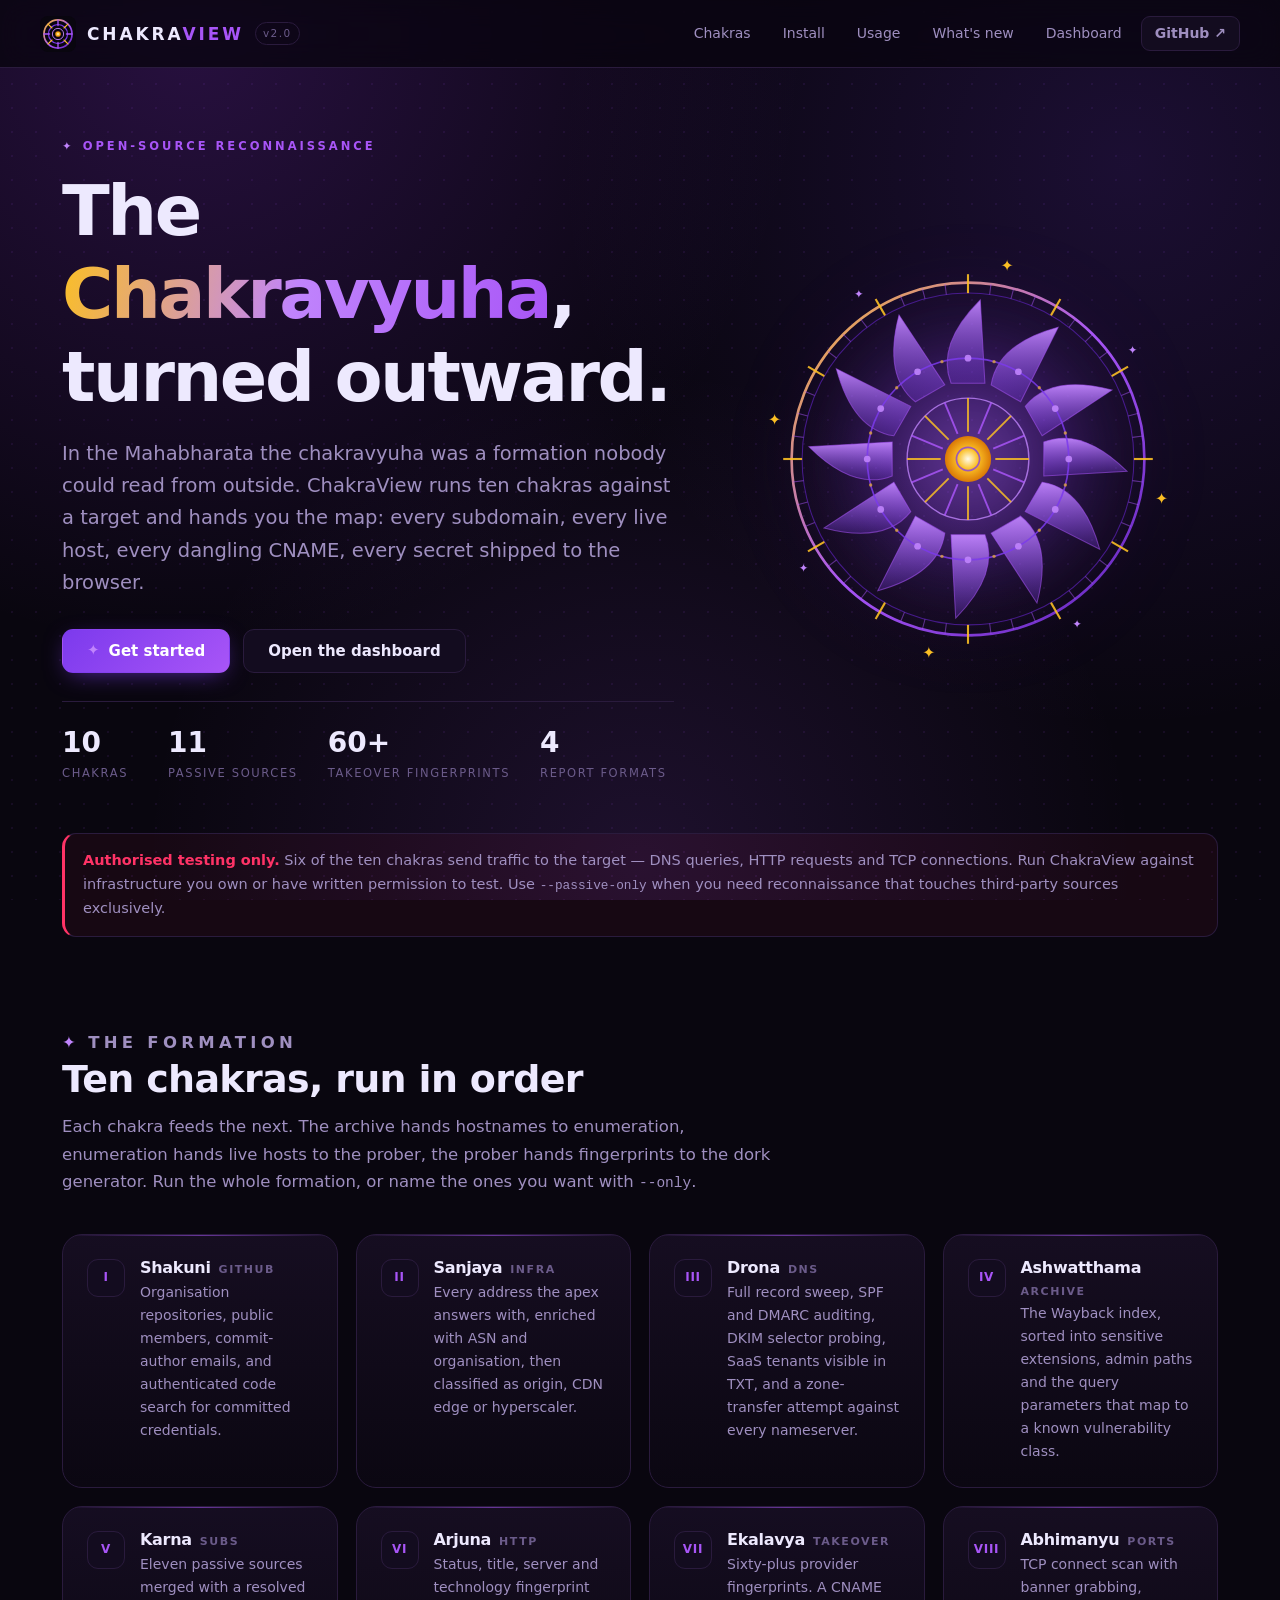
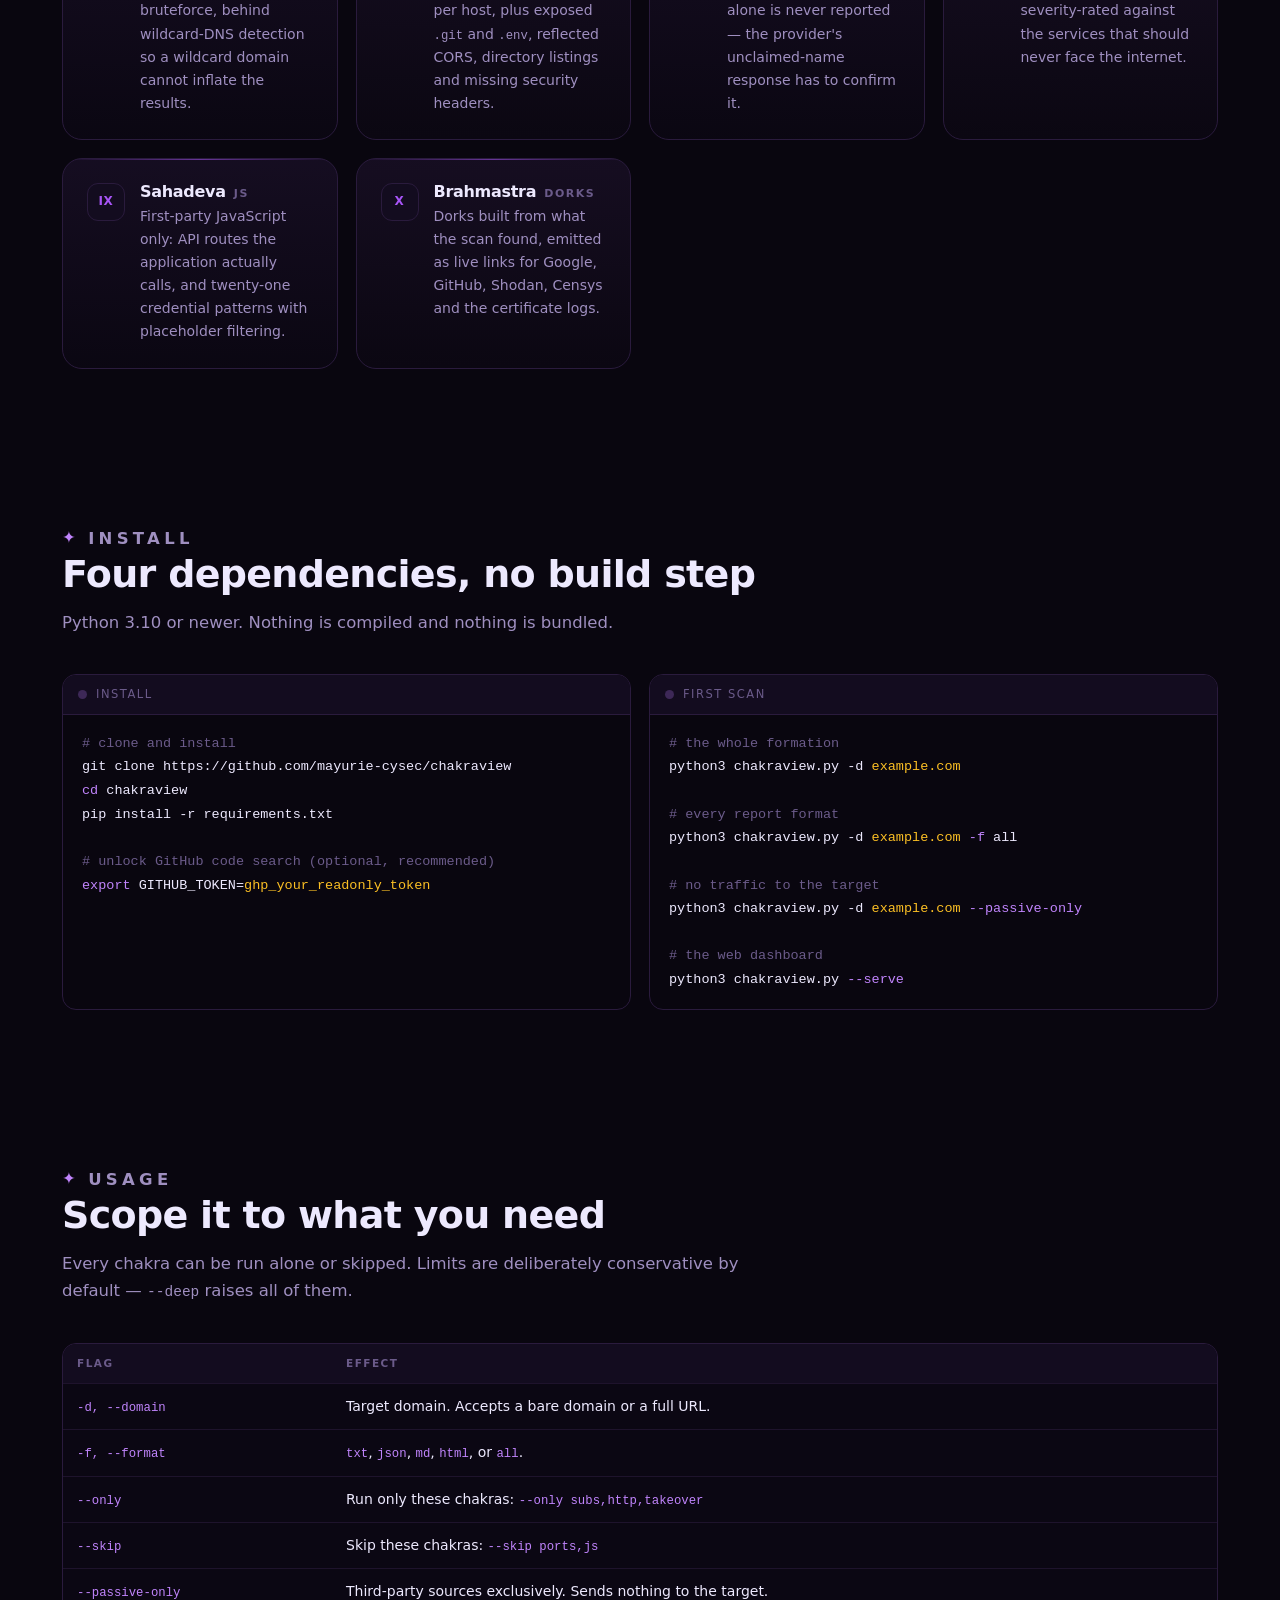
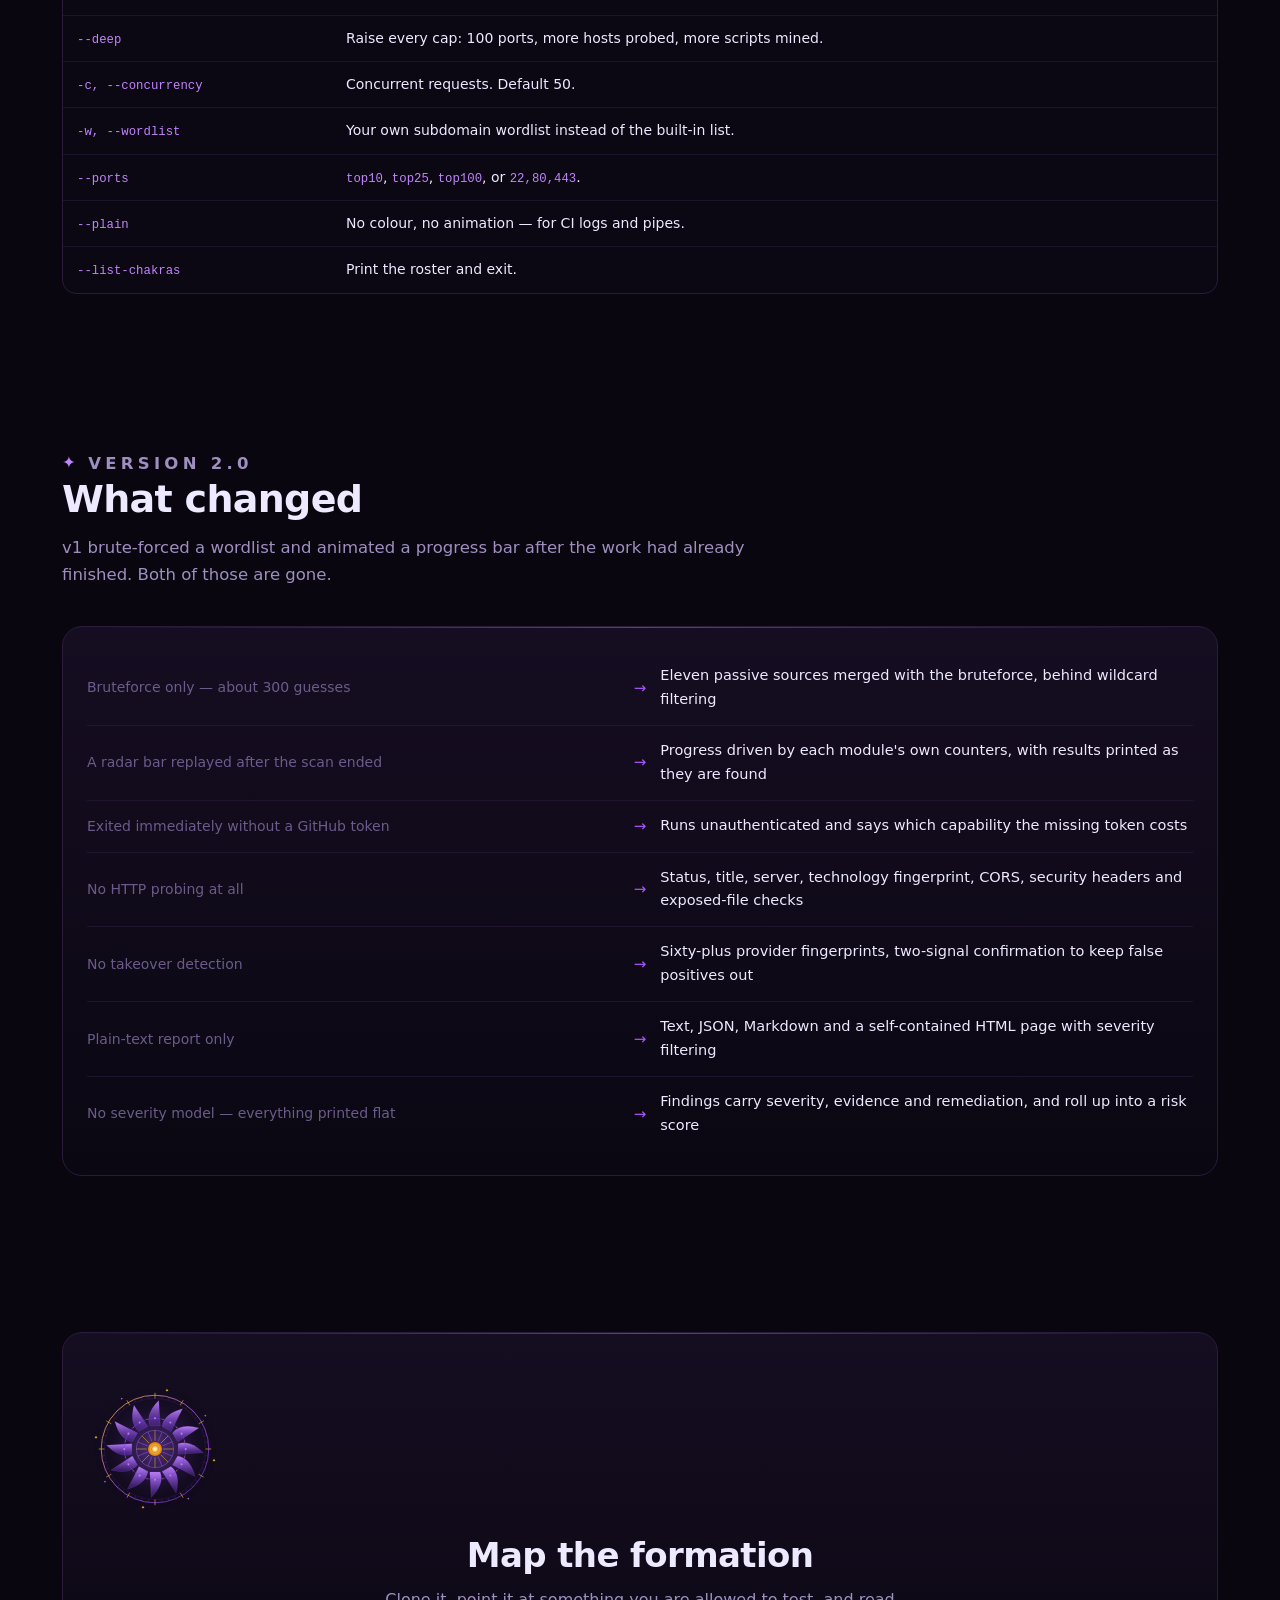
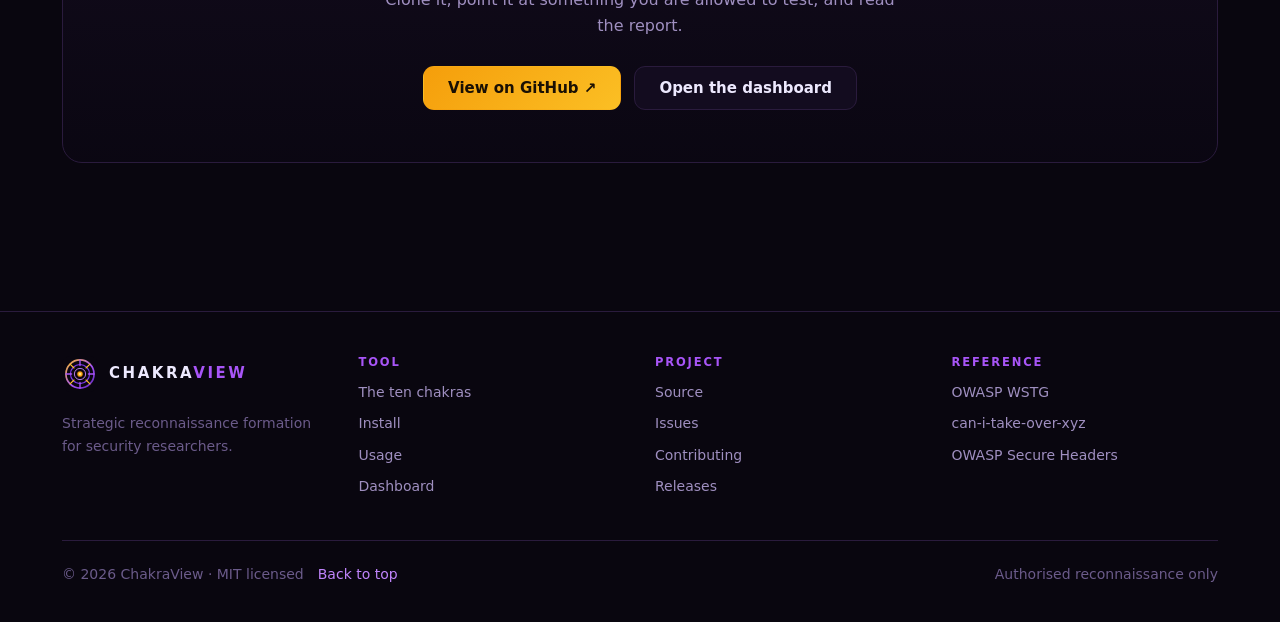
==== web/index.html @ 2edb8fc1 "v2.0 — ten chakras, severity model, web dashboard Rebuilds ChakraView around a shared data model and" ====
<!doctype html>
<html lang="en">
<head>
<meta charset="utf-8">
<meta name="viewport" content="width=device-width, initial-scale=1">

<!-- item 5: a real description, not a repeat of the title -->
<title>ChakraView — Strategic Reconnaissance Formation</title>
<meta name="description" content="ChakraView is an open-source reconnaissance framework for security researchers. Ten chakras map a target's attack surface: subdomain enumeration from eleven passive sources, HTTP fingerprinting, subdomain-takeover detection, DNS and mail-posture auditing, JavaScript secret mining and a generated dork arsenal.">
<meta name="author" content="mayurie-cysec">
<meta name="theme-color" content="#09060f">
<meta name="color-scheme" content="dark">
<link rel="canonical" href="https://github.com/mayurie-cysec/chakraview">

<meta property="og:type" content="website">
<meta property="og:title" content="ChakraView — Strategic Reconnaissance Formation">
<meta property="og:description" content="Ten chakras map a target's attack surface: passive subdomain enumeration, HTTP fingerprinting, takeover detection, DNS auditing, JavaScript secret mining and a generated dork arsenal.">
<meta name="twitter:card" content="summary_large_image">

<!-- item 3: favicon, with a PNG-free SVG so it stays sharp and tiny -->
<link rel="icon" type="image/svg+xml" href="assets/img/favicon.svg">
<link rel="apple-touch-icon" href="assets/img/favicon.svg">

<link rel="stylesheet" href="assets/css/chakraview.css">

<style>
  /* ── Hero: the chakra is the page's centre of gravity ── */
  .hero{position:relative; padding:64px 0 48px; overflow:hidden}
  .hero-grid{display:grid; gap:44px; align-items:center;
    grid-template-columns:minmax(0,1.1fr) minmax(0,.9fr)}
  .hero h1{font-size:clamp(36px,6.4vw,70px); margin:0 0 20px; letter-spacing:-.035em}
  .hero .lede{font-size:clamp(16.5px,2vw,19.5px); color:var(--muted);
    max-width:56ch; margin:0 0 30px}
  .hero-cta{display:flex; gap:13px; flex-wrap:wrap; margin-bottom:28px}
  .hero-stats{display:flex; gap:30px; flex-wrap:wrap; padding-top:26px;
    border-top:1px solid var(--border)}
  .hero-stats div{min-width:76px}
  .hero-stats b{display:block; font-size:28px; line-height:1.1;
    font-variant-numeric:tabular-nums}
  .hero-stats span{font-size:11.5px; letter-spacing:.14em; text-transform:uppercase;
    color:var(--faint)}
  .hero-art{display:flex; align-items:center; justify-content:center; position:relative}
  .hero-art::after{content:""; position:absolute; width:74%; aspect-ratio:1;
    border-radius:50%; background:radial-gradient(circle,rgba(147,51,234,.3),transparent 68%);
    filter:blur(44px); z-index:-1}
  @media (max-width:900px){
    .hero-grid{grid-template-columns:1fr; gap:30px}
    .hero-art{order:-1}
    .hero-stats{gap:22px}
  }

  /* ── Chakra roster ── */
  .chakra-card{display:flex; gap:15px; align-items:flex-start}
  .chakra-card .num{flex-shrink:0; width:38px; height:38px; border-radius:11px;
    display:grid; place-items:center; font-size:12px; font-weight:700;
    letter-spacing:.06em; background:var(--surface); border:1px solid var(--border);
    color:var(--violet)}
  .chakra-card h3{font-size:16px; margin:0 0 3px; display:flex; gap:8px;
    align-items:baseline; flex-wrap:wrap}
  .chakra-card h3 em{font-style:normal; font-size:11px; letter-spacing:.14em;
    text-transform:uppercase; color:var(--faint)}
  .chakra-card p{font-size:14px; color:var(--muted); margin:0}

  /* ── Code blocks ── */
  .code{background:var(--void); border:1px solid var(--border);
    border-radius:var(--radius); overflow:hidden}
  .code-head{display:flex; align-items:center; gap:9px; padding:10px 15px;
    background:var(--surface); border-bottom:1px solid var(--border);
    font-size:11.5px; letter-spacing:.13em; text-transform:uppercase;
    color:var(--faint)}
  .code-head .dot{width:9px; height:9px; border-radius:50%; background:var(--border-lit)}
  .code pre{margin:0; padding:17px 19px; overflow-x:auto; font-family:var(--mono);
    font-size:13.5px; line-height:1.75; color:var(--text)}
  .code .c{color:var(--faint)}
  .code .f{color:var(--lilac)}
  .code .p{color:var(--gold)}

  /* ── Comparison ── */
  .v-row{display:grid; gap:14px; grid-template-columns:1fr auto 1fr;
    align-items:center; padding:13px 0; border-bottom:1px solid rgba(42,27,61,.6)}
  .v-row:last-child{border-bottom:0}
  .v-row .old{color:var(--faint); font-size:14px}
  .v-row .arrow{color:var(--violet); font-size:15px}
  .v-row .new{font-size:14.5px}
  @media (max-width:640px){
    .v-row{grid-template-columns:1fr; gap:4px; padding:14px 0}
    .v-row .arrow{display:none}
    .v-row .old{text-decoration:line-through; opacity:.75}
  }
</style>
</head>
<body>

<a class="skip" href="#main">Skip to content</a>

<header class="site-head">
  <nav class="wrap nav" aria-label="Primary">
    <!-- item 11: the logo links home -->
    <a class="brand" href="index.html" aria-label="ChakraView home">
      <img class="brand-mark" src="assets/img/favicon.svg" width="36" height="36"
           alt="" aria-hidden="true">
      <span class="brand-text">CHAKRA<span>VIEW</span></span>
      <span class="brand-ver">v2.0</span>
    </a>
    <div class="nav-links">
      <a href="#chakras">Chakras</a>
      <a href="#install">Install</a>
      <a href="#usage" class="opt">Usage</a>
      <a href="#whats-new" class="opt">What's new</a>
      <a href="dashboard.html">Dashboard</a>
      <a class="btn btn-ghost btn-sm" href="https://github.com/mayurie-cysec/chakraview"
         target="_blank" rel="noopener noreferrer">GitHub ↗</a>
    </div>
  </nav>
</header>

<main id="main">

  <!-- ════════════════════ HERO ════════════════════ -->
  <section class="hero" data-sparks="22">
    <div class="wrap hero-grid">
      <div>
        <p class="eyebrow"><span class="spark">✦</span> Open-source reconnaissance</p>
        <h1>The <span class="gradient-text">Chakravyuha</span>,<br>turned outward.</h1>
        <p class="lede">
          In the Mahabharata the chakravyuha was a formation nobody could read
          from outside. ChakraView runs ten chakras against a target and hands
          you the map: every subdomain, every live host, every dangling CNAME,
          every secret shipped to the browser.
        </p>
        <div class="hero-cta">
          <a class="btn btn-primary" href="#install">
            <span class="spark">✦</span> Get started
          </a>
          <a class="btn btn-ghost" href="dashboard.html">Open the dashboard</a>
        </div>
        <div class="hero-stats">
          <div><b>10</b><span>Chakras</span></div>
          <div><b>11</b><span>Passive sources</span></div>
          <div><b>60+</b><span>Takeover fingerprints</span></div>
          <div><b>4</b><span>Report formats</span></div>
        </div>
      </div>
      <div class="hero-art">
        <div data-chakra data-size="420" data-detail="full"></div>
      </div>
    </div>
  </section>

  <!-- ════════════════════ AUTHORISATION ════════════════════ -->
  <div class="wrap">
    <p class="notice danger">
      <strong>Authorised testing only.</strong>
      Six of the ten chakras send traffic to the target — DNS queries, HTTP
      requests and TCP connections. Run ChakraView against infrastructure you
      own or have written permission to test. Use
      <code>--passive-only</code> when you need reconnaissance that touches
      third-party sources exclusively.
    </p>
  </div>

  <!-- ════════════════════ CHAKRAS ════════════════════ -->
  <section class="section" id="chakras">
    <div class="wrap">
      <div class="section-head reveal">
        <p class="eyebrow"><span class="spark">✦</span> The formation</p>
        <h2>Ten chakras, run in order</h2>
        <p>
          Each chakra feeds the next. The archive hands hostnames to
          enumeration, enumeration hands live hosts to the prober, the prober
          hands fingerprints to the dork generator. Run the whole formation, or
          name the ones you want with <code>--only</code>.
        </p>
      </div>

      <div class="grid grid-3">
        <article class="card chakra-card reveal">
          <div class="num">I</div>
          <div>
            <h3>Shakuni <em>github</em></h3>
            <p>Organisation repositories, public members, commit-author emails,
               and authenticated code search for committed credentials.</p>
          </div>
        </article>
        <article class="card chakra-card reveal">
          <div class="num">II</div>
          <div>
            <h3>Sanjaya <em>infra</em></h3>
            <p>Every address the apex answers with, enriched with ASN and
               organisation, then classified as origin, CDN edge or hyperscaler.</p>
          </div>
        </article>
        <article class="card chakra-card reveal">
          <div class="num">III</div>
          <div>
            <h3>Drona <em>dns</em></h3>
            <p>Full record sweep, SPF and DMARC auditing, DKIM selector
               probing, SaaS tenants visible in TXT, and a zone-transfer attempt
               against every nameserver.</p>
          </div>
        </article>
        <article class="card chakra-card reveal">
          <div class="num">IV</div>
          <div>
            <h3>Ashwatthama <em>archive</em></h3>
            <p>The Wayback index, sorted into sensitive extensions, admin paths
               and the query parameters that map to a known vulnerability class.</p>
          </div>
        </article>
        <article class="card chakra-card reveal">
          <div class="num">V</div>
          <div>
            <h3>Karna <em>subs</em></h3>
            <p>Eleven passive sources merged with a resolved bruteforce, behind
               wildcard-DNS detection so a wildcard domain cannot inflate the
               results.</p>
          </div>
        </article>
        <article class="card chakra-card reveal">
          <div class="num">VI</div>
          <div>
            <h3>Arjuna <em>http</em></h3>
            <p>Status, title, server and technology fingerprint per host, plus
               exposed <code>.git</code> and <code>.env</code>, reflected CORS,
               directory listings and missing security headers.</p>
          </div>
        </article>
        <article class="card chakra-card reveal">
          <div class="num">VII</div>
          <div>
            <h3>Ekalavya <em>takeover</em></h3>
            <p>Sixty-plus provider fingerprints. A CNAME alone is never
               reported — the provider's unclaimed-name response has to confirm
               it.</p>
          </div>
        </article>
        <article class="card chakra-card reveal">
          <div class="num">VIII</div>
          <div>
            <h3>Abhimanyu <em>ports</em></h3>
            <p>TCP connect scan with banner grabbing, severity-rated against
               the services that should never face the internet.</p>
          </div>
        </article>
        <article class="card chakra-card reveal">
          <div class="num">IX</div>
          <div>
            <h3>Sahadeva <em>js</em></h3>
            <p>First-party JavaScript only: API routes the application actually
               calls, and twenty-one credential patterns with placeholder
               filtering.</p>
          </div>
        </article>
        <article class="card chakra-card reveal">
          <div class="num">X</div>
          <div>
            <h3>Brahmastra <em>dorks</em></h3>
            <p>Dorks built from what the scan found, emitted as live links for
               Google, GitHub, Shodan, Censys and the certificate logs.</p>
          </div>
        </article>
      </div>
    </div>
  </section>

  <!-- ════════════════════ INSTALL ════════════════════ -->
  <section class="section" id="install">
    <div class="wrap">
      <div class="section-head reveal">
        <p class="eyebrow"><span class="spark">✦</span> Install</p>
        <h2>Four dependencies, no build step</h2>
        <p>Python 3.10 or newer. Nothing is compiled and nothing is bundled.</p>
      </div>
      <div class="grid grid-2">
        <div class="code reveal">
          <div class="code-head"><span class="dot"></span> Install</div>
<pre><span class="c"># clone and install</span>
git clone https://github.com/mayurie-cysec/chakraview
<span class="f">cd</span> chakraview
pip install -r requirements.txt

<span class="c"># unlock GitHub code search (optional, recommended)</span>
<span class="f">export</span> GITHUB_TOKEN=<span class="p">ghp_your_readonly_token</span></pre>
        </div>
        <div class="code reveal">
          <div class="code-head"><span class="dot"></span> First scan</div>
<pre><span class="c"># the whole formation</span>
python3 chakraview.py -d <span class="p">example.com</span>

<span class="c"># every report format</span>
python3 chakraview.py -d <span class="p">example.com</span> <span class="f">-f</span> all

<span class="c"># no traffic to the target</span>
python3 chakraview.py -d <span class="p">example.com</span> <span class="f">--passive-only</span>

<span class="c"># the web dashboard</span>
python3 chakraview.py <span class="f">--serve</span></pre>
        </div>
      </div>
    </div>
  </section>

  <!-- ════════════════════ USAGE ════════════════════ -->
  <section class="section" id="usage">
    <div class="wrap">
      <div class="section-head reveal">
        <p class="eyebrow"><span class="spark">✦</span> Usage</p>
        <h2>Scope it to what you need</h2>
        <p>
          Every chakra can be run alone or skipped. Limits are deliberately
          conservative by default — <code>--deep</code> raises all of them.
        </p>
      </div>
      <div class="scroll reveal">
        <table>
          <caption class="sr">ChakraView command-line options</caption>
          <thead>
            <tr><th scope="col">Flag</th><th scope="col">Effect</th></tr>
          </thead>
          <tbody>
            <tr><td><code>-d, --domain</code></td><td>Target domain. Accepts a bare domain or a full URL.</td></tr>
            <tr><td><code>-f, --format</code></td><td><code>txt</code>, <code>json</code>, <code>md</code>, <code>html</code>, or <code>all</code>.</td></tr>
            <tr><td><code>--only</code></td><td>Run only these chakras: <code>--only subs,http,takeover</code></td></tr>
            <tr><td><code>--skip</code></td><td>Skip these chakras: <code>--skip ports,js</code></td></tr>
            <tr><td><code>--passive-only</code></td><td>Third-party sources exclusively. Sends nothing to the target.</td></tr>
            <tr><td><code>--deep</code></td><td>Raise every cap: 100 ports, more hosts probed, more scripts mined.</td></tr>
            <tr><td><code>-c, --concurrency</code></td><td>Concurrent requests. Default 50.</td></tr>
            <tr><td><code>-w, --wordlist</code></td><td>Your own subdomain wordlist instead of the built-in list.</td></tr>
            <tr><td><code>--ports</code></td><td><code>top10</code>, <code>top25</code>, <code>top100</code>, or <code>22,80,443</code>.</td></tr>
            <tr><td><code>--plain</code></td><td>No colour, no animation — for CI logs and pipes.</td></tr>
            <tr><td><code>--list-chakras</code></td><td>Print the roster and exit.</td></tr>
          </tbody>
        </table>
      </div>
    </div>
  </section>

  <!-- ════════════════════ WHAT'S NEW ════════════════════ -->
  <section class="section" id="whats-new">
    <div class="wrap">
      <div class="section-head reveal">
        <p class="eyebrow"><span class="spark">✦</span> Version 2.0</p>
        <h2>What changed</h2>
        <p>
          v1 brute-forced a wordlist and animated a progress bar after the work
          had already finished. Both of those are gone.
        </p>
      </div>
      <div class="card reveal">
        <div class="v-row">
          <div class="old">Bruteforce only — about 300 guesses</div>
          <div class="arrow">→</div>
          <div class="new">Eleven passive sources merged with the bruteforce,
            behind wildcard filtering</div>
        </div>
        <div class="v-row">
          <div class="old">A radar bar replayed after the scan ended</div>
          <div class="arrow">→</div>
          <div class="new">Progress driven by each module's own counters, with
            results printed as they are found</div>
        </div>
        <div class="v-row">
          <div class="old">Exited immediately without a GitHub token</div>
          <div class="arrow">→</div>
          <div class="new">Runs unauthenticated and says which capability the
            missing token costs</div>
        </div>
        <div class="v-row">
          <div class="old">No HTTP probing at all</div>
          <div class="arrow">→</div>
          <div class="new">Status, title, server, technology fingerprint, CORS,
            security headers and exposed-file checks</div>
        </div>
        <div class="v-row">
          <div class="old">No takeover detection</div>
          <div class="arrow">→</div>
          <div class="new">Sixty-plus provider fingerprints, two-signal
            confirmation to keep false positives out</div>
        </div>
        <div class="v-row">
          <div class="old">Plain-text report only</div>
          <div class="arrow">→</div>
          <div class="new">Text, JSON, Markdown and a self-contained HTML page
            with severity filtering</div>
        </div>
        <div class="v-row">
          <div class="old">No severity model — everything printed flat</div>
          <div class="arrow">→</div>
          <div class="new">Findings carry severity, evidence and remediation,
            and roll up into a risk score</div>
        </div>
      </div>
    </div>
  </section>

  <!-- ════════════════════ CTA ════════════════════ -->
  <section class="section" id="start">
    <div class="wrap">
      <div class="card reveal" style="text-align:center; padding:52px 28px"
           data-sparks="14">
        <div data-chakra data-size="128" data-detail="full"
             style="margin:0 auto 22px"></div>
        <h2 style="font-size:clamp(24px,3.4vw,34px); margin-bottom:12px">
          Map the formation
        </h2>
        <p style="color:var(--muted); max-width:52ch; margin:0 auto 26px">
          Clone it, point it at something you are allowed to test, and read the
          report.
        </p>
        <div class="hero-cta" style="justify-content:center; margin-bottom:0">
          <a class="btn btn-gold"
             href="https://github.com/mayurie-cysec/chakraview"
             target="_blank" rel="noopener noreferrer">View on GitHub ↗</a>
          <a class="btn btn-ghost" href="dashboard.html">Open the dashboard</a>
        </div>
      </div>
    </div>
  </section>

</main>

<!-- ════════════════════ FOOTER ════════════════════ -->
<footer class="site-foot">
  <div class="wrap">
    <div class="foot-grid">
      <div>
        <a class="brand" href="index.html" aria-label="ChakraView home">
          <img class="brand-mark" src="assets/img/favicon.svg" width="30" height="30"
               alt="" aria-hidden="true">
          <span class="brand-text" style="font-size:15px">CHAKRA<span>VIEW</span></span>
        </a>
        <p style="margin-top:13px; max-width:30ch">
          Strategic reconnaissance formation for security researchers.
        </p>
      </div>
      <div>
        <h3>Tool</h3>
        <ul>
          <li><a href="#chakras">The ten chakras</a></li>
          <li><a href="#install">Install</a></li>
          <li><a href="#usage">Usage</a></li>
          <li><a href="dashboard.html">Dashboard</a></li>
        </ul>
      </div>
      <div>
        <h3>Project</h3>
        <ul>
          <li><a href="https://github.com/mayurie-cysec/chakraview"
                 target="_blank" rel="noopener noreferrer">Source</a></li>
          <li><a href="https://github.com/mayurie-cysec/chakraview/issues"
                 target="_blank" rel="noopener noreferrer">Issues</a></li>
          <li><a href="https://github.com/mayurie-cysec/chakraview/blob/main/CONTRIBUTING.md"
                 target="_blank" rel="noopener noreferrer">Contributing</a></li>
          <li><a href="https://github.com/mayurie-cysec/chakraview/releases"
                 target="_blank" rel="noopener noreferrer">Releases</a></li>
        </ul>
      </div>
      <div>
        <h3>Reference</h3>
        <ul>
          <li><a href="https://owasp.org/www-project-web-security-testing-guide/"
                 target="_blank" rel="noopener noreferrer">OWASP WSTG</a></li>
          <li><a href="https://github.com/EdOverflow/can-i-take-over-xyz"
                 target="_blank" rel="noopener noreferrer">can-i-take-over-xyz</a></li>
          <li><a href="https://owasp.org/www-project-secure-headers/"
                 target="_blank" rel="noopener noreferrer">OWASP Secure Headers</a></li>
        </ul>
      </div>
    </div>
    <div class="foot-bottom">
      <!-- item 8: the year is written by script, so it never goes stale -->
      <span>© <span data-year>2026</span> ChakraView · MIT licensed</span>
      <a href="#main">Back to top</a>
      <span class="right">Authorised reconnaissance only</span>
    </div>
  </div>
</footer>

<script src="assets/js/chakra.js"></script>
<script src="assets/js/site.js"></script>
</body>
</html>
---- web/assets/css/chakraview.css ----
/* ==========================================================================
   ChakraView — shared stylesheet
   Deep purple on near-black, radial orbs, a dot grid, and a saffron accent
   reserved for the chakra and for target names.

   The hex values in :root are the same ones declared in core/theme.py, so the
   terminal output and these pages read as one product. Change a colour in one
   place and change it in the other.
   ========================================================================== */

:root{
  /* ground */
  --void:#09060f;
  --abyss:#0b0713;
  --surface:#130c1f;
  --surface-2:#1a1028;
  --border:#2a1b3d;
  --border-lit:#3d2857;

  /* purple scale */
  --purple-deep:#5b21b6;
  --purple:#7c3aed;
  --violet:#a855f7;
  --lilac:#c084fc;
  --orb:#9333ea;

  /* Mahabharata accent */
  --gold:#fbbf24;
  --saffron:#f59e0b;
  --copper:#d97706;

  /* text */
  --text:#ede9fe;
  --muted:#9f8fc0;
  --faint:#6b5b8a;

  /* severity */
  --sev-critical:#ff3366;
  --sev-high:#ff7a45;
  --sev-medium:#fbbf24;
  --sev-low:#38bdf8;
  --sev-info:#8b7cb8;
  --ok:#34d399;
  --warn:#fbbf24;
  --fail:#ff3366;

  --radius:14px;
  --radius-lg:20px;
  --maxw:1200px;
  --ease:cubic-bezier(.22,1,.36,1);

  --font:"Inter",ui-sans-serif,system-ui,-apple-system,"Segoe UI",Roboto,sans-serif;
  --mono:ui-monospace,"SF Mono","JetBrains Mono",Menlo,Consolas,monospace;
}

*,*::before,*::after{box-sizing:border-box}
html{-webkit-text-size-adjust:100%; scroll-behavior:smooth}
@media (prefers-reduced-motion:reduce){html{scroll-behavior:auto}}

body{
  margin:0;
  min-height:100vh;
  background-color:var(--void);
  color:var(--text);
  font:16px/1.65 var(--font);
  /* Two fixed radial orbs under a dot grid. Fixed attachment keeps the orbs
     anchored to the viewport so the grid is what appears to move on scroll. */
  background-image:
    radial-gradient(circle at 15% 4%,  rgba(147,51,234,.22), transparent 44%),
    radial-gradient(circle at 88% 18%, rgba(124,58,237,.16), transparent 42%),
    radial-gradient(circle at 50% 96%, rgba(168,85,247,.13), transparent 46%),
    radial-gradient(rgba(168,85,247,.085) 1px, transparent 1px);
  background-size:auto,auto,auto,24px 24px;
  background-attachment:fixed,fixed,fixed,fixed;
  overflow-x:hidden;          /* item 1: no horizontal scroll, anywhere */
}

img,svg,video{max-width:100%; height:auto}
h1,h2,h3,h4{line-height:1.18; letter-spacing:-.018em; margin:0 0 .5em}
p{margin:0 0 1em}

a{color:var(--lilac); text-decoration:none; transition:color .18s var(--ease)}
a:hover{color:var(--gold)}
a:focus-visible,button:focus-visible,input:focus-visible,select:focus-visible{
  outline:2px solid var(--violet); outline-offset:3px; border-radius:6px
}

code,kbd,.mono{font-family:var(--mono); font-size:.88em}
.wrap{width:100%; max-width:var(--maxw); margin-inline:auto; padding-inline:22px}
.sr{position:absolute; width:1px; height:1px; padding:0; margin:-1px;
  overflow:hidden; clip:rect(0 0 0 0); white-space:nowrap; border:0}

/* Skip link — keyboard users should not have to tab the whole nav. */
.skip{position:absolute; left:-9999px; top:0; z-index:100; background:var(--purple);
  color:#fff; padding:10px 18px; border-radius:0 0 10px 0}
.skip:focus{left:0}

/* ─────────────────────────────── Header ─────────────────────────────────── */
.site-head{
  position:sticky; top:0; z-index:40;
  background:rgba(9,6,15,.82); backdrop-filter:blur(14px) saturate(140%);
  border-bottom:1px solid var(--border);
}
.nav{display:flex; align-items:center; gap:10px; padding:14px 0}

/* item 11: the logo is a link home on every page */
.brand{display:inline-flex; align-items:center; gap:11px; flex-shrink:0}
.brand:hover .brand-mark{filter:drop-shadow(0 0 12px rgba(168,85,247,.65))}
.brand-mark{width:36px; height:36px; transition:filter .25s var(--ease)}
.brand-text{font-size:17px; font-weight:700; letter-spacing:.17em; color:var(--text)}
.brand-text span{color:var(--violet)}
.brand-ver{font-size:10.5px; letter-spacing:.14em; color:var(--faint);
  border:1px solid var(--border); border-radius:999px; padding:2px 7px}

.nav-links{display:flex; gap:6px; margin-left:auto; align-items:center; flex-wrap:wrap}
.nav-links a{font-size:14px; color:var(--muted); padding:8px 13px; border-radius:9px}
.nav-links a:hover{color:var(--text); background:var(--surface)}
.nav-links a[aria-current="page"]{color:var(--lilac); background:var(--surface)}

@media (max-width:760px){
  .nav-links a{padding:7px 9px; font-size:13px}
  .brand-ver{display:none}
}
@media (max-width:460px){
  .nav-links .opt{display:none}
}

/* ─────────────────────────────── Buttons ────────────────────────────────── */
.btn{
  display:inline-flex; align-items:center; justify-content:center; gap:9px;
  font:inherit; font-size:15px; font-weight:600; cursor:pointer;
  padding:12px 24px; border-radius:11px; border:1px solid transparent;
  transition:transform .16s var(--ease), box-shadow .2s var(--ease),
             background .2s var(--ease), border-color .2s var(--ease);
  text-align:center; line-height:1.2;
}
.btn:active{transform:translateY(1px)}
.btn-primary{
  background:linear-gradient(135deg,var(--purple),var(--violet));
  color:#fff; box-shadow:0 6px 24px -8px rgba(124,58,237,.75);
}
.btn-primary:hover{color:#fff; box-shadow:0 10px 32px -8px rgba(168,85,247,.9)}
.btn-ghost{background:var(--surface); color:var(--text); border-color:var(--border)}
.btn-ghost:hover{color:var(--text); border-color:var(--violet); background:var(--surface-2)}
.btn-gold{background:linear-gradient(135deg,var(--saffron),var(--gold)); color:#1a1004}
.btn-gold:hover{color:#1a1004; box-shadow:0 10px 30px -10px rgba(251,191,36,.8)}
.btn[disabled],.btn[aria-disabled="true"]{opacity:.5; cursor:not-allowed; transform:none}
.btn-sm{padding:8px 15px; font-size:13.5px; border-radius:9px}

/* ─────────────────────────────── Chakra ─────────────────────────────────── */
/* The animated Sudarshana Chakra. Rings counter-rotate at different speeds so
   the wheel reads as one object with depth rather than a single spinning
   image. Every ring stops under prefers-reduced-motion. */
.chakra{display:block; overflow:visible}
.chakra-glow{filter:blur(34px); opacity:.6}

.chakra [data-spin]{transform-box:fill-box; transform-origin:center}
.chakra [data-spin="rim"]      {animation:cv-spin 26s linear infinite}
.chakra [data-spin="blades"]   {animation:cv-spin 18s linear infinite reverse}
.chakra [data-spin="mid"]      {animation:cv-spin 12s linear infinite}
.chakra [data-spin="inner"]    {animation:cv-spin 7s  linear infinite reverse}
.chakra [data-spin="sparks"]   {animation:cv-spin 34s linear infinite}
.chakra [data-pulse]           {animation:cv-pulse 3.4s ease-in-out infinite}
.chakra [data-flicker]         {animation:cv-flicker 2.6s ease-in-out infinite}

@keyframes cv-spin{to{transform:rotate(360deg)}}
@keyframes cv-pulse{
  0%,100%{opacity:1;   transform:scale(1)}
  50%    {opacity:.72; transform:scale(1.09)}
}
@keyframes cv-flicker{0%,100%{opacity:.35} 50%{opacity:1}}

@media (prefers-reduced-motion:reduce){
  .chakra [data-spin],.chakra [data-pulse],.chakra [data-flicker]{animation:none}
}

/* ─────────────────────────────── Sparkles ───────────────────────────────── */
.spark{display:inline-block; color:var(--lilac); line-height:1}
.spark-field{position:absolute; inset:0; pointer-events:none; overflow:hidden}
.spark-field i{
  position:absolute; color:var(--lilac); font-size:11px; opacity:0;
  animation:cv-twinkle 4.5s ease-in-out infinite;
}
@keyframes cv-twinkle{
  0%,100%{opacity:0;  transform:scale(.5) rotate(0deg)}
  50%    {opacity:.95; transform:scale(1.15) rotate(90deg)}
}
@media (prefers-reduced-motion:reduce){.spark-field i{animation:none; opacity:.4}}

/* ─────────────────────────────── Sections ───────────────────────────────── */
.section{padding:78px 0}
.section-head{max-width:720px; margin-bottom:38px}
.eyebrow{
  display:inline-flex; align-items:center; gap:8px;
  font-size:11.5px; font-weight:600; letter-spacing:.26em; text-transform:uppercase;
  color:var(--violet); margin:0 0 14px;
}
.section h2{font-size:clamp(25px,3.6vw,38px); margin:0 0 12px}
.section-head p{color:var(--muted); font-size:16.5px; margin:0}
.gradient-text{
  background:linear-gradient(104deg,var(--gold) 0%,var(--lilac) 48%,var(--violet) 100%);
  -webkit-background-clip:text; background-clip:text;
  -webkit-text-fill-color:transparent; color:var(--gold);
}

/* ─────────────────────────────── Cards ──────────────────────────────────── */
.card{
  background:linear-gradient(180deg,rgba(26,16,40,.72),rgba(11,7,19,.72));
  border:1px solid var(--border); border-radius:var(--radius-lg);
  padding:24px; position:relative; overflow:hidden;
  transition:border-color .25s var(--ease), transform .25s var(--ease);
}
.card::before{
  content:""; position:absolute; inset:0 0 auto; height:1px;
  background:linear-gradient(90deg,transparent,var(--violet),transparent);
  opacity:.55;
}
.card:hover{border-color:var(--border-lit); transform:translateY(-3px)}
.grid{display:grid; gap:18px}
.grid-2{grid-template-columns:repeat(auto-fit,minmax(290px,1fr))}
.grid-3{grid-template-columns:repeat(auto-fit,minmax(268px,1fr))}
.grid-4{grid-template-columns:repeat(auto-fit,minmax(200px,1fr))}

/* ─────────────────────────────── Tables ─────────────────────────────────── */
/* Wide content scrolls inside its own box — the page itself never does. */
.scroll{
  overflow-x:auto; -webkit-overflow-scrolling:touch;
  border:1px solid var(--border); border-radius:var(--radius);
  background:var(--abyss);
}
table{border-collapse:collapse; width:100%; min-width:640px; font-size:14px}
th,td{text-align:left; padding:11px 14px; border-bottom:1px solid rgba(42,27,61,.62);
  vertical-align:top}
th{
  font-size:10.5px; letter-spacing:.14em; text-transform:uppercase; color:var(--faint);
  background:var(--surface); position:sticky; top:0; z-index:1; white-space:nowrap;
}
tr:last-child td{border-bottom:0}
tbody tr:hover{background:rgba(124,58,237,.07)}
td code{color:var(--lilac); word-break:break-all}

/* ─────────────────────────────── Severity ───────────────────────────────── */
.sev{
  display:inline-block; font-size:10.5px; font-weight:700; letter-spacing:.1em;
  text-transform:uppercase; padding:3px 8px; border-radius:5px; white-space:nowrap;
}
.sev.critical{background:rgba(255,51,102,.16); color:var(--sev-critical); border:1px solid rgba(255,51,102,.42)}
.sev.high    {background:rgba(255,122,69,.16); color:var(--sev-high);     border:1px solid rgba(255,122,69,.42)}
.sev.medium  {background:rgba(251,191,36,.14); color:var(--sev-medium);   border:1px solid rgba(251,191,36,.4)}
.sev.low     {background:rgba(56,189,248,.14); color:var(--sev-low);      border:1px solid rgba(56,189,248,.38)}
.sev.info    {background:rgba(139,124,184,.14);color:var(--sev-info);     border:1px solid rgba(139,124,184,.36)}

/* ─────────────────────────────── Forms ─────────────────────────────────── */
label{display:block; font-size:11.5px; letter-spacing:.12em; text-transform:uppercase;
  color:var(--faint); margin-bottom:7px}
input[type=text],input[type=number],select{
  width:100%; font:inherit; font-size:15px; color:var(--text);
  background:var(--void); border:1px solid var(--border); border-radius:11px;
  padding:12px 15px; transition:border-color .2s var(--ease);
}
input::placeholder{color:var(--faint)}
input:hover,select:hover{border-color:var(--border-lit)}
.check{display:flex; align-items:center; gap:9px; font-size:14px; color:var(--muted);
  text-transform:none; letter-spacing:0; margin:0; cursor:pointer}
.check input{width:16px; height:16px; accent-color:var(--violet); flex-shrink:0}

/* ─────────────────────────────── Meter ─────────────────────────────────── */
.meter{height:8px; border-radius:99px; background:var(--surface); overflow:hidden}
.meter i{display:block; height:100%; border-radius:99px;
  background:linear-gradient(90deg,var(--purple),var(--violet),var(--gold));
  transition:width .6s var(--ease)}

/* ─────────────────────────────── Pills ─────────────────────────────────── */
.pills{display:flex; flex-wrap:wrap; gap:8px; padding:0; margin:0; list-style:none}
.pills li{font-size:13px; padding:5px 12px; border-radius:999px;
  background:var(--surface); border:1px solid var(--border); color:var(--muted)}

/* ─────────────────────────────── Notice ────────────────────────────────── */
.notice{
  border:1px solid var(--border); border-left:3px solid var(--gold);
  background:rgba(251,191,36,.055); border-radius:var(--radius);
  padding:15px 18px; color:var(--muted); font-size:14.5px;
}
.notice strong{color:var(--gold)}
.notice.danger{border-left-color:var(--sev-critical); background:rgba(255,51,102,.055)}
.notice.danger strong{color:var(--sev-critical)}

/* ─────────────────────────────── Footer ────────────────────────────────── */
.site-foot{border-top:1px solid var(--border); margin-top:70px; padding:44px 0 40px;
  color:var(--faint); font-size:14px}
.foot-grid{display:grid; gap:30px; grid-template-columns:repeat(auto-fit,minmax(190px,1fr))}
.foot-grid h3{font-size:11.5px; letter-spacing:.16em; text-transform:uppercase;
  color:var(--violet); margin:0 0 12px}
.foot-grid ul{list-style:none; padding:0; margin:0}
.foot-grid li{margin-bottom:8px}
.foot-grid a{color:var(--muted); font-size:14px}
.foot-grid a:hover{color:var(--gold)}
.foot-bottom{display:flex; gap:14px; flex-wrap:wrap; align-items:center;
  margin-top:34px; padding-top:22px; border-top:1px solid var(--border)}
.foot-bottom .right{margin-left:auto}

/* ─────────────────────────────── Reveal ────────────────────────────────── */
.reveal{opacity:0; transform:translateY(18px); transition:opacity .7s var(--ease),
  transform .7s var(--ease)}
.reveal.in{opacity:1; transform:none}
@media (prefers-reduced-motion:reduce){
  .reveal{opacity:1; transform:none; transition:none}
}

/* ─────────────────────────────── Print ─────────────────────────────────── */
@media print{
  body{background:#fff; color:#111; background-image:none}
  .site-head,.site-foot,.btn,.chakra,.spark-field{display:none}
  .card,.scroll{border-color:#ccc; background:#fff}
  a{color:#4c1d95}
}
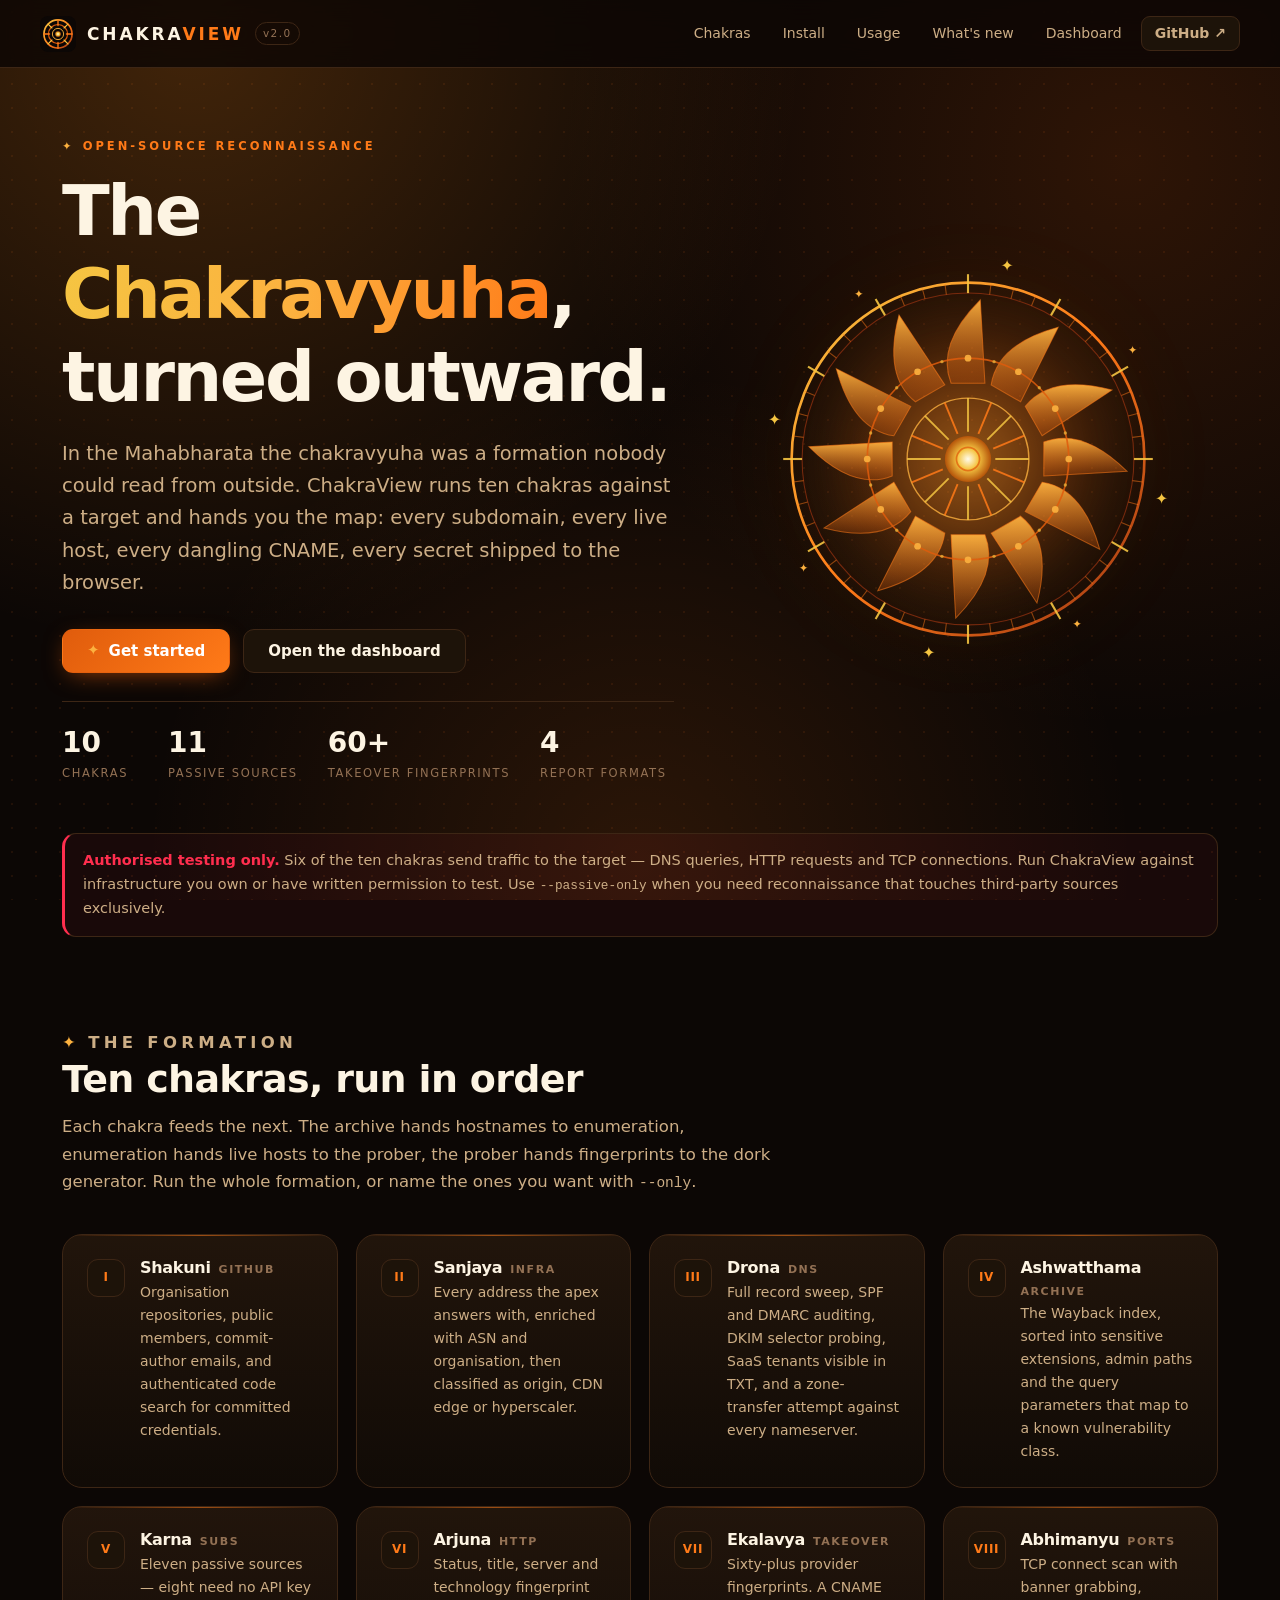
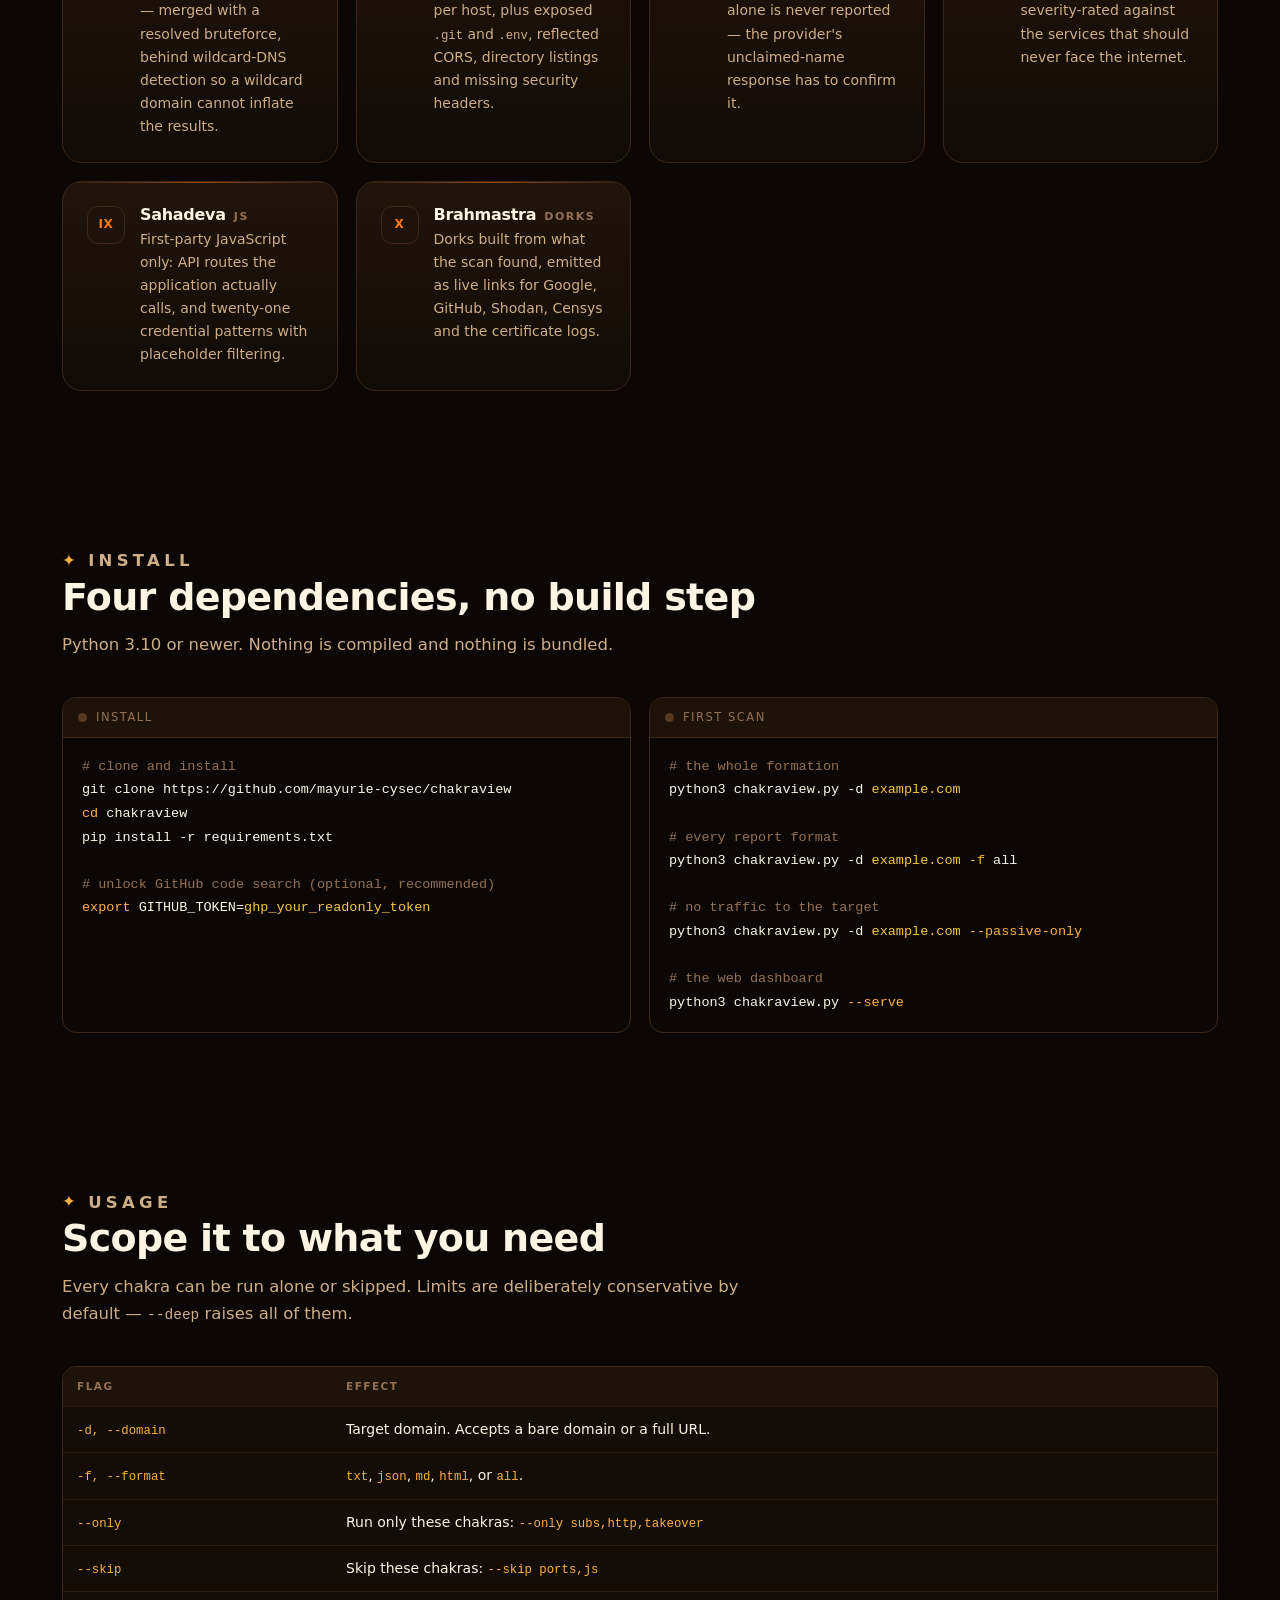
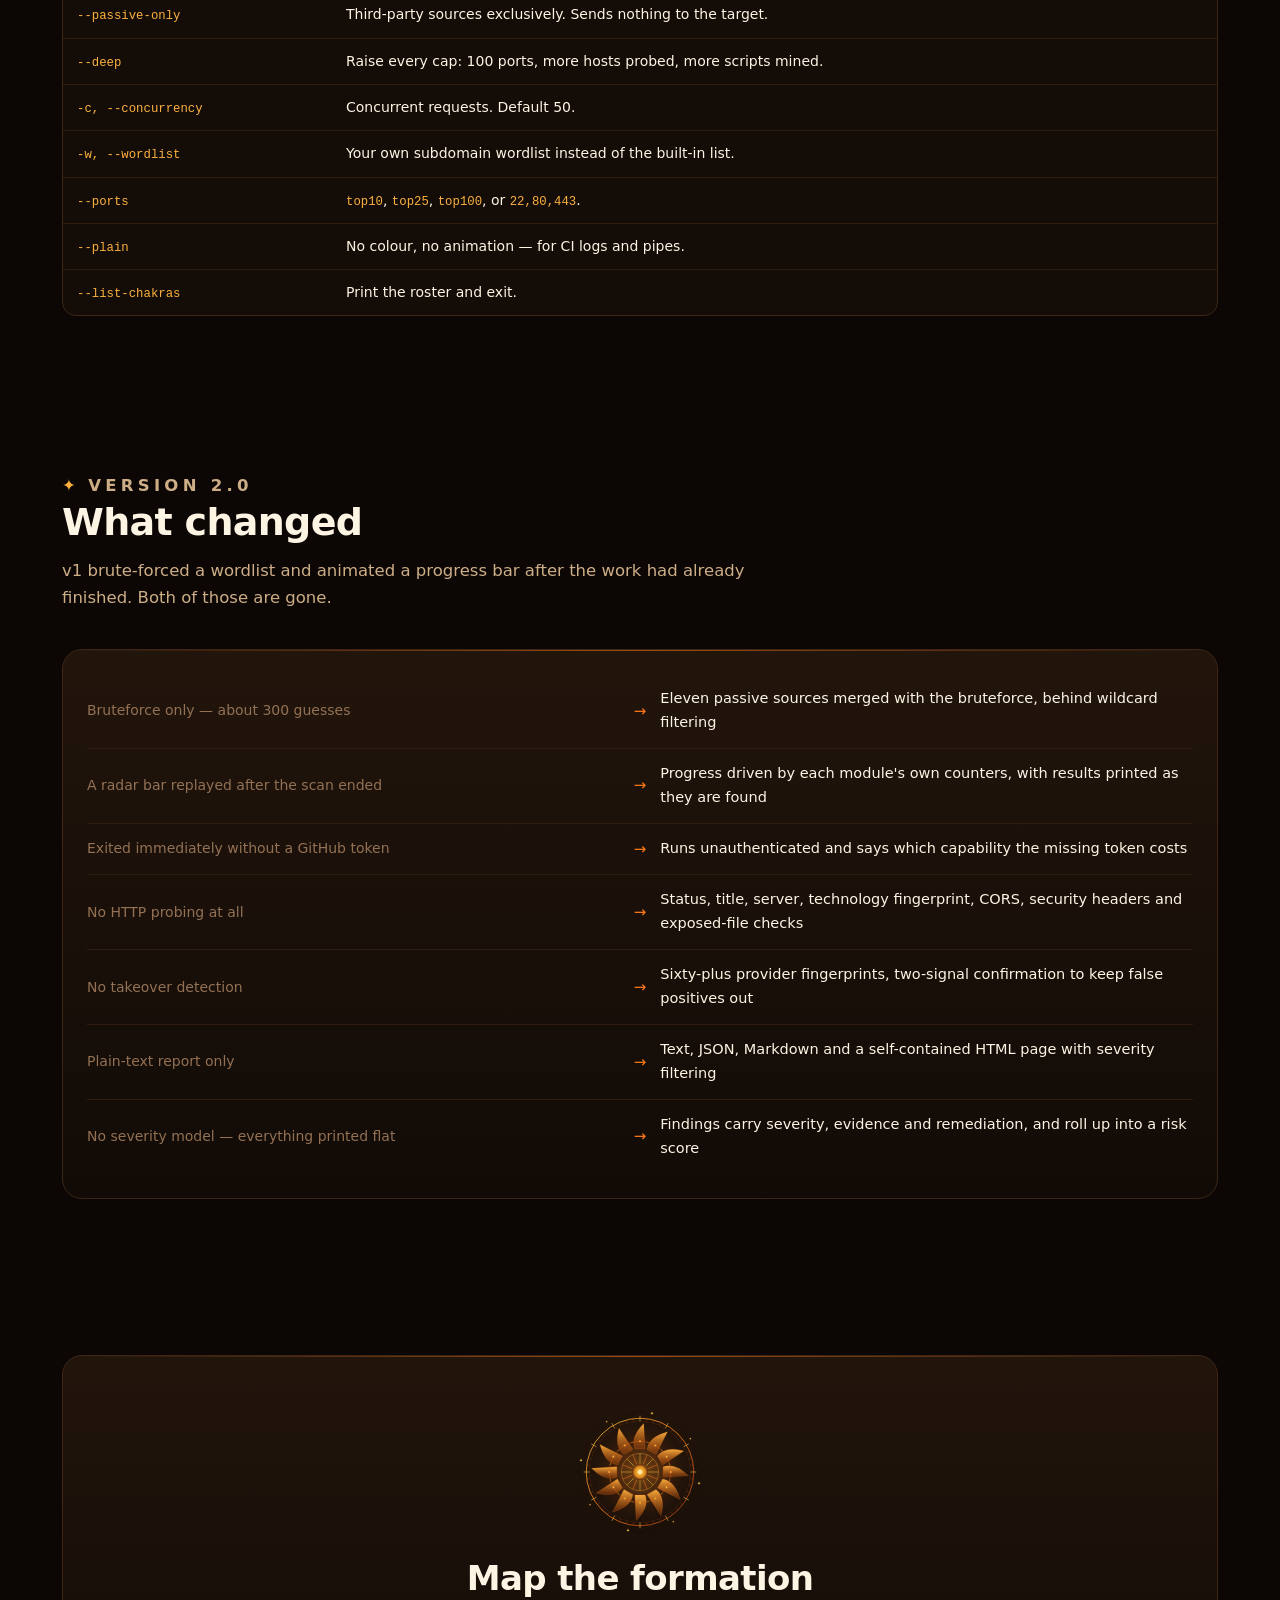
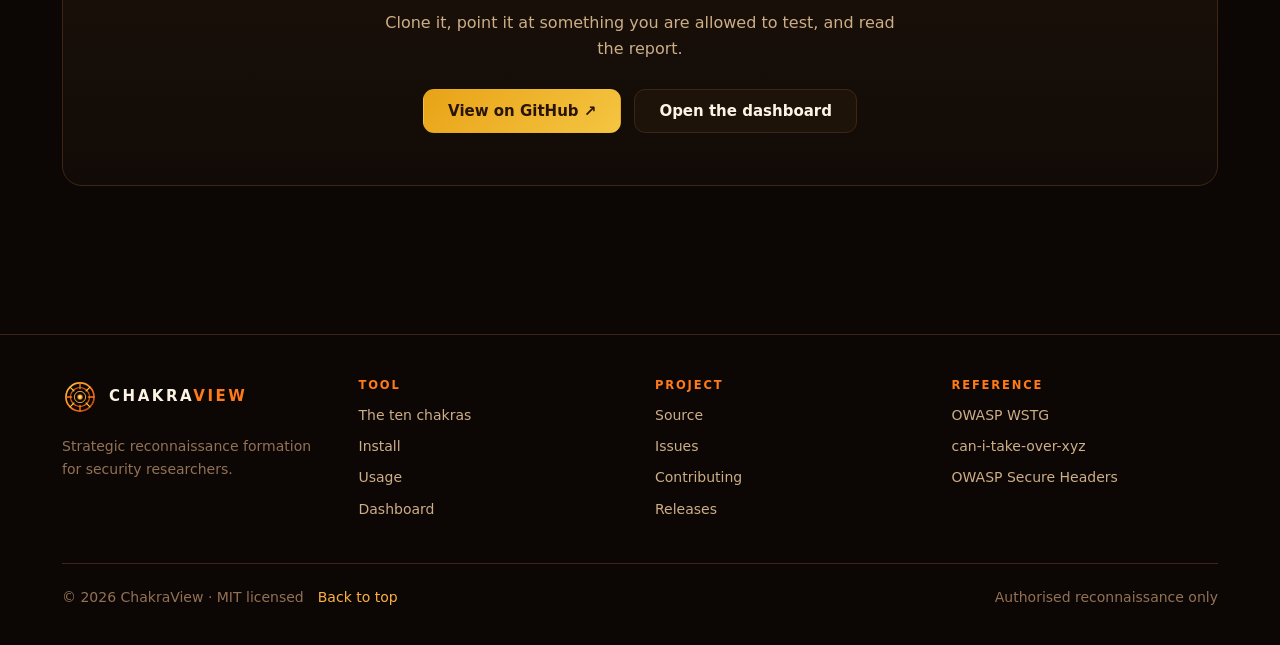
==== commit 2c3f1700: "Recolour to a Sanatan palette, and fix three layout bugs it exposed The purple/violet scheme read as" ====
--- a/web/index.html
+++ b/web/index.html
@@ -8,7 +8,7 @@
 <title>ChakraView — Strategic Reconnaissance Formation</title>
 <meta name="description" content="ChakraView is an open-source reconnaissance framework for security researchers. Ten chakras map a target's attack surface: subdomain enumeration from eleven passive sources, HTTP fingerprinting, subdomain-takeover detection, DNS and mail-posture auditing, JavaScript secret mining and a generated dork arsenal.">
 <meta name="author" content="mayurie-cysec">
-<meta name="theme-color" content="#09060f">
+<meta name="theme-color" content="#0c0705">
 <meta name="color-scheme" content="dark">
 <link rel="canonical" href="https://github.com/mayurie-cysec/chakraview">
 
@@ -41,7 +41,7 @@
     color:var(--faint)}
   .hero-art{display:flex; align-items:center; justify-content:center; position:relative}
   .hero-art::after{content:""; position:absolute; width:74%; aspect-ratio:1;
-    border-radius:50%; background:radial-gradient(circle,rgba(147,51,234,.3),transparent 68%);
+    border-radius:50%; background:radial-gradient(circle,rgba(255,140,26,.3),transparent 68%);
     filter:blur(44px); z-index:-1}
   @media (max-width:900px){
     .hero-grid{grid-template-columns:1fr; gap:30px}
@@ -54,7 +54,7 @@
   .chakra-card .num{flex-shrink:0; width:38px; height:38px; border-radius:11px;
     display:grid; place-items:center; font-size:12px; font-weight:700;
     letter-spacing:.06em; background:var(--surface); border:1px solid var(--border);
-    color:var(--violet)}
+    color:var(--saffron)}
   .chakra-card h3{font-size:16px; margin:0 0 3px; display:flex; gap:8px;
     align-items:baseline; flex-wrap:wrap}
   .chakra-card h3 em{font-style:normal; font-size:11px; letter-spacing:.14em;
@@ -72,15 +72,15 @@
   .code pre{margin:0; padding:17px 19px; overflow-x:auto; font-family:var(--mono);
     font-size:13.5px; line-height:1.75; color:var(--text)}
   .code .c{color:var(--faint)}
-  .code .f{color:var(--lilac)}
-  .code .p{color:var(--gold)}
+  .code .f{color:var(--marigold)}
+  .code .p{color:var(--brass)}
 
   /* ── Comparison ── */
   .v-row{display:grid; gap:14px; grid-template-columns:1fr auto 1fr;
-    align-items:center; padding:13px 0; border-bottom:1px solid rgba(42,27,61,.6)}
+    align-items:center; padding:13px 0; border-bottom:1px solid rgba(61,38,21,.6)}
   .v-row:last-child{border-bottom:0}
   .v-row .old{color:var(--faint); font-size:14px}
-  .v-row .arrow{color:var(--violet); font-size:15px}
+  .v-row .arrow{color:var(--saffron); font-size:15px}
   .v-row .new{font-size:14.5px}
   @media (max-width:640px){
     .v-row{grid-template-columns:1fr; gap:4px; padding:14px 0}
@@ -211,9 +211,9 @@
           <div class="num">V</div>
           <div>
             <h3>Karna <em>subs</em></h3>
-            <p>Eleven passive sources merged with a resolved bruteforce, behind
-               wildcard-DNS detection so a wildcard domain cannot inflate the
-               results.</p>
+            <p>Eleven passive sources — eight need no API key — merged with a
+               resolved bruteforce, behind wildcard-DNS detection so a wildcard
+               domain cannot inflate the results.</p>
           </div>
         </article>
         <article class="card chakra-card reveal">
--- a/web/assets/css/chakraview.css
+++ b/web/assets/css/chakraview.css
@@ -1,7 +1,8 @@
 /* ==========================================================================
    ChakraView — shared stylesheet
-   Deep purple on near-black, radial orbs, a dot grid, and a saffron accent
-   reserved for the chakra and for target names.
+   A temple sanctum at night: a warm black-brown ground, bhagwa saffron and
+   marigold lamplight, brass for the chakra and for target names, sindoor for
+   what is urgent. Mor-pankh teal is the single cool colour.
 
    The hex values in :root are the same ones declared in core/theme.py, so the
    terminal output and these pages read as one product. Change a colour in one
@@ -10,39 +11,39 @@
 
 :root{
   /* ground */
-  --void:#09060f;
-  --abyss:#0b0713;
-  --surface:#130c1f;
-  --surface-2:#1a1028;
-  --border:#2a1b3d;
-  --border-lit:#3d2857;
-
-  /* purple scale */
-  --purple-deep:#5b21b6;
-  --purple:#7c3aed;
-  --violet:#a855f7;
-  --lilac:#c084fc;
-  --orb:#9333ea;
-
-  /* Mahabharata accent */
-  --gold:#fbbf24;
-  --saffron:#f59e0b;
-  --copper:#d97706;
+  --void:#0c0705;
+  --abyss:#130c07;
+  --surface:#1d1309;
+  --surface-2:#2a1a0e;
+  --border:#3d2615;
+  --border-lit:#5a3a1e;
+
+  /* bhagwa scale */
+  --ember:#9a3412;
+  --bhagwa:#e05c0c;
+  --saffron:#ff7a18;
+  --marigold:#fcb13f;
+  --diya:#ff8c1a;
+
+  /* sacred accents */
+  --brass:#f5c542;
+  --haldi:#e8a317;
+  --sindoor:#c2410c;
 
   /* text */
-  --text:#ede9fe;
-  --muted:#9f8fc0;
-  --faint:#6b5b8a;
+  --text:#fdf4e3;
+  --muted:#cdae86;
+  --faint:#937154;
 
   /* severity */
-  --sev-critical:#ff3366;
-  --sev-high:#ff7a45;
-  --sev-medium:#fbbf24;
-  --sev-low:#38bdf8;
-  --sev-info:#8b7cb8;
-  --ok:#34d399;
-  --warn:#fbbf24;
-  --fail:#ff3366;
+  --sev-critical:#ff2e4e;
+  --sev-high:#ff7a18;
+  --sev-medium:#f5c542;
+  --sev-low:#2dd4bf;
+  --sev-info:#c0a583;
+  --ok:#93c943;
+  --warn:#f5c542;
+  --fail:#ff2e4e;
 
   --radius:14px;
   --radius-lg:20px;
@@ -66,10 +67,10 @@
   /* Two fixed radial orbs under a dot grid. Fixed attachment keeps the orbs
      anchored to the viewport so the grid is what appears to move on scroll. */
   background-image:
-    radial-gradient(circle at 15% 4%,  rgba(147,51,234,.22), transparent 44%),
-    radial-gradient(circle at 88% 18%, rgba(124,58,237,.16), transparent 42%),
-    radial-gradient(circle at 50% 96%, rgba(168,85,247,.13), transparent 46%),
-    radial-gradient(rgba(168,85,247,.085) 1px, transparent 1px);
+    radial-gradient(circle at 15% 4%,  rgba(255,140,26,.22), transparent 44%),
+    radial-gradient(circle at 88% 18%, rgba(224,92,12,.16), transparent 42%),
+    radial-gradient(circle at 50% 96%, rgba(255,122,24,.13), transparent 46%),
+    radial-gradient(rgba(255,122,24,.085) 1px, transparent 1px);
   background-size:auto,auto,auto,24px 24px;
   background-attachment:fixed,fixed,fixed,fixed;
   overflow-x:hidden;          /* item 1: no horizontal scroll, anywhere */
@@ -79,10 +80,10 @@
 h1,h2,h3,h4{line-height:1.18; letter-spacing:-.018em; margin:0 0 .5em}
 p{margin:0 0 1em}
 
-a{color:var(--lilac); text-decoration:none; transition:color .18s var(--ease)}
-a:hover{color:var(--gold)}
+a{color:var(--marigold); text-decoration:none; transition:color .18s var(--ease)}
+a:hover{color:var(--brass)}
 a:focus-visible,button:focus-visible,input:focus-visible,select:focus-visible{
-  outline:2px solid var(--violet); outline-offset:3px; border-radius:6px
+  outline:2px solid var(--saffron); outline-offset:3px; border-radius:6px
 }
 
 code,kbd,.mono{font-family:var(--mono); font-size:.88em}
@@ -91,31 +92,31 @@
   overflow:hidden; clip:rect(0 0 0 0); white-space:nowrap; border:0}
 
 /* Skip link — keyboard users should not have to tab the whole nav. */
-.skip{position:absolute; left:-9999px; top:0; z-index:100; background:var(--purple);
+.skip{position:absolute; left:-9999px; top:0; z-index:100; background:var(--bhagwa);
   color:#fff; padding:10px 18px; border-radius:0 0 10px 0}
 .skip:focus{left:0}
 
 /* ─────────────────────────────── Header ─────────────────────────────────── */
 .site-head{
   position:sticky; top:0; z-index:40;
-  background:rgba(9,6,15,.82); backdrop-filter:blur(14px) saturate(140%);
+  background:rgba(12,7,5,.82); backdrop-filter:blur(14px) saturate(140%);
   border-bottom:1px solid var(--border);
 }
 .nav{display:flex; align-items:center; gap:10px; padding:14px 0}
 
 /* item 11: the logo is a link home on every page */
 .brand{display:inline-flex; align-items:center; gap:11px; flex-shrink:0}
-.brand:hover .brand-mark{filter:drop-shadow(0 0 12px rgba(168,85,247,.65))}
+.brand:hover .brand-mark{filter:drop-shadow(0 0 12px rgba(255,122,24,.65))}
 .brand-mark{width:36px; height:36px; transition:filter .25s var(--ease)}
 .brand-text{font-size:17px; font-weight:700; letter-spacing:.17em; color:var(--text)}
-.brand-text span{color:var(--violet)}
+.brand-text span{color:var(--saffron)}
 .brand-ver{font-size:10.5px; letter-spacing:.14em; color:var(--faint);
   border:1px solid var(--border); border-radius:999px; padding:2px 7px}
 
 .nav-links{display:flex; gap:6px; margin-left:auto; align-items:center; flex-wrap:wrap}
 .nav-links a{font-size:14px; color:var(--muted); padding:8px 13px; border-radius:9px}
 .nav-links a:hover{color:var(--text); background:var(--surface)}
-.nav-links a[aria-current="page"]{color:var(--lilac); background:var(--surface)}
+.nav-links a[aria-current="page"]{color:var(--marigold); background:var(--surface)}
 
 @media (max-width:760px){
   .nav-links a{padding:7px 9px; font-size:13px}
@@ -136,14 +137,14 @@
 }
 .btn:active{transform:translateY(1px)}
 .btn-primary{
-  background:linear-gradient(135deg,var(--purple),var(--violet));
-  color:#fff; box-shadow:0 6px 24px -8px rgba(124,58,237,.75);
-}
-.btn-primary:hover{color:#fff; box-shadow:0 10px 32px -8px rgba(168,85,247,.9)}
+  background:linear-gradient(135deg,var(--bhagwa),var(--saffron));
+  color:#fff; box-shadow:0 6px 24px -8px rgba(224,92,12,.75);
+}
+.btn-primary:hover{color:#fff; box-shadow:0 10px 32px -8px rgba(255,122,24,.9)}
 .btn-ghost{background:var(--surface); color:var(--text); border-color:var(--border)}
-.btn-ghost:hover{color:var(--text); border-color:var(--violet); background:var(--surface-2)}
-.btn-gold{background:linear-gradient(135deg,var(--saffron),var(--gold)); color:#1a1004}
-.btn-gold:hover{color:#1a1004; box-shadow:0 10px 30px -10px rgba(251,191,36,.8)}
+.btn-ghost:hover{color:var(--text); border-color:var(--saffron); background:var(--surface-2)}
+.btn-gold{background:linear-gradient(135deg,var(--haldi),var(--brass)); color:#2a1505}
+.btn-gold:hover{color:#2a1505; box-shadow:0 10px 30px -10px rgba(245,197,66,.8)}
 .btn[disabled],.btn[aria-disabled="true"]{opacity:.5; cursor:not-allowed; transform:none}
 .btn-sm{padding:8px 15px; font-size:13.5px; border-radius:9px}
 
@@ -151,7 +152,9 @@
 /* The animated Sudarshana Chakra. Rings counter-rotate at different speeds so
    the wheel reads as one object with depth rather than a single spinning
    image. Every ring stops under prefers-reduced-motion. */
-.chakra{display:block; overflow:visible}
+/* Block-level, so text-align on an ancestor cannot centre it — it has to
+   centre itself. Harmless where the parent is already a centred flex row. */
+.chakra{display:block; overflow:visible; margin-inline:auto}
 .chakra-glow{filter:blur(34px); opacity:.6}
 
 .chakra [data-spin]{transform-box:fill-box; transform-origin:center}
@@ -175,10 +178,10 @@
 }
 
 /* ─────────────────────────────── Sparkles ───────────────────────────────── */
-.spark{display:inline-block; color:var(--lilac); line-height:1}
+.spark{display:inline-block; color:var(--marigold); line-height:1}
 .spark-field{position:absolute; inset:0; pointer-events:none; overflow:hidden}
 .spark-field i{
-  position:absolute; color:var(--lilac); font-size:11px; opacity:0;
+  position:absolute; color:var(--marigold); font-size:11px; opacity:0;
   animation:cv-twinkle 4.5s ease-in-out infinite;
 }
 @keyframes cv-twinkle{
@@ -193,26 +196,26 @@
 .eyebrow{
   display:inline-flex; align-items:center; gap:8px;
   font-size:11.5px; font-weight:600; letter-spacing:.26em; text-transform:uppercase;
-  color:var(--violet); margin:0 0 14px;
+  color:var(--saffron); margin:0 0 14px;
 }
 .section h2{font-size:clamp(25px,3.6vw,38px); margin:0 0 12px}
 .section-head p{color:var(--muted); font-size:16.5px; margin:0}
 .gradient-text{
-  background:linear-gradient(104deg,var(--gold) 0%,var(--lilac) 48%,var(--violet) 100%);
+  background:linear-gradient(104deg,var(--brass) 0%,var(--marigold) 48%,var(--saffron) 100%);
   -webkit-background-clip:text; background-clip:text;
-  -webkit-text-fill-color:transparent; color:var(--gold);
+  -webkit-text-fill-color:transparent; color:var(--brass);
 }
 
 /* ─────────────────────────────── Cards ──────────────────────────────────── */
 .card{
-  background:linear-gradient(180deg,rgba(26,16,40,.72),rgba(11,7,19,.72));
+  background:linear-gradient(180deg,rgba(42,26,14,.72),rgba(19,12,7,.72));
   border:1px solid var(--border); border-radius:var(--radius-lg);
   padding:24px; position:relative; overflow:hidden;
   transition:border-color .25s var(--ease), transform .25s var(--ease);
 }
 .card::before{
   content:""; position:absolute; inset:0 0 auto; height:1px;
-  background:linear-gradient(90deg,transparent,var(--violet),transparent);
+  background:linear-gradient(90deg,transparent,var(--saffron),transparent);
   opacity:.55;
 }
 .card:hover{border-color:var(--border-lit); transform:translateY(-3px)}
@@ -229,26 +232,26 @@
   background:var(--abyss);
 }
 table{border-collapse:collapse; width:100%; min-width:640px; font-size:14px}
-th,td{text-align:left; padding:11px 14px; border-bottom:1px solid rgba(42,27,61,.62);
+th,td{text-align:left; padding:11px 14px; border-bottom:1px solid rgba(61,38,21,.62);
   vertical-align:top}
 th{
   font-size:10.5px; letter-spacing:.14em; text-transform:uppercase; color:var(--faint);
   background:var(--surface); position:sticky; top:0; z-index:1; white-space:nowrap;
 }
 tr:last-child td{border-bottom:0}
-tbody tr:hover{background:rgba(124,58,237,.07)}
-td code{color:var(--lilac); word-break:break-all}
+tbody tr:hover{background:rgba(224,92,12,.07)}
+td code{color:var(--marigold); word-break:break-all}
 
 /* ─────────────────────────────── Severity ───────────────────────────────── */
 .sev{
   display:inline-block; font-size:10.5px; font-weight:700; letter-spacing:.1em;
   text-transform:uppercase; padding:3px 8px; border-radius:5px; white-space:nowrap;
 }
-.sev.critical{background:rgba(255,51,102,.16); color:var(--sev-critical); border:1px solid rgba(255,51,102,.42)}
-.sev.high    {background:rgba(255,122,69,.16); color:var(--sev-high);     border:1px solid rgba(255,122,69,.42)}
-.sev.medium  {background:rgba(251,191,36,.14); color:var(--sev-medium);   border:1px solid rgba(251,191,36,.4)}
-.sev.low     {background:rgba(56,189,248,.14); color:var(--sev-low);      border:1px solid rgba(56,189,248,.38)}
-.sev.info    {background:rgba(139,124,184,.14);color:var(--sev-info);     border:1px solid rgba(139,124,184,.36)}
+.sev.critical{background:rgba(255,46,78,.16); color:var(--sev-critical); border:1px solid rgba(255,46,78,.42)}
+.sev.high    {background:rgba(255,122,24,.16); color:var(--sev-high);     border:1px solid rgba(255,122,24,.42)}
+.sev.medium  {background:rgba(245,197,66,.14); color:var(--sev-medium);   border:1px solid rgba(245,197,66,.4)}
+.sev.low     {background:rgba(45,212,191,.14); color:var(--sev-low);      border:1px solid rgba(45,212,191,.38)}
+.sev.info    {background:rgba(192,165,131,.14);color:var(--sev-info);     border:1px solid rgba(192,165,131,.36)}
 
 /* ─────────────────────────────── Forms ─────────────────────────────────── */
 label{display:block; font-size:11.5px; letter-spacing:.12em; text-transform:uppercase;
@@ -262,12 +265,12 @@
 input:hover,select:hover{border-color:var(--border-lit)}
 .check{display:flex; align-items:center; gap:9px; font-size:14px; color:var(--muted);
   text-transform:none; letter-spacing:0; margin:0; cursor:pointer}
-.check input{width:16px; height:16px; accent-color:var(--violet); flex-shrink:0}
+.check input{width:16px; height:16px; accent-color:var(--saffron); flex-shrink:0}
 
 /* ─────────────────────────────── Meter ─────────────────────────────────── */
 .meter{height:8px; border-radius:99px; background:var(--surface); overflow:hidden}
 .meter i{display:block; height:100%; border-radius:99px;
-  background:linear-gradient(90deg,var(--purple),var(--violet),var(--gold));
+  background:linear-gradient(90deg,var(--bhagwa),var(--saffron),var(--brass));
   transition:width .6s var(--ease)}
 
 /* ─────────────────────────────── Pills ─────────────────────────────────── */
@@ -277,12 +280,12 @@
 
 /* ─────────────────────────────── Notice ────────────────────────────────── */
 .notice{
-  border:1px solid var(--border); border-left:3px solid var(--gold);
-  background:rgba(251,191,36,.055); border-radius:var(--radius);
+  border:1px solid var(--border); border-left:3px solid var(--brass);
+  background:rgba(245,197,66,.055); border-radius:var(--radius);
   padding:15px 18px; color:var(--muted); font-size:14.5px;
 }
-.notice strong{color:var(--gold)}
-.notice.danger{border-left-color:var(--sev-critical); background:rgba(255,51,102,.055)}
+.notice strong{color:var(--brass)}
+.notice.danger{border-left-color:var(--sev-critical); background:rgba(255,46,78,.055)}
 .notice.danger strong{color:var(--sev-critical)}
 
 /* ─────────────────────────────── Footer ────────────────────────────────── */
@@ -290,11 +293,11 @@
   color:var(--faint); font-size:14px}
 .foot-grid{display:grid; gap:30px; grid-template-columns:repeat(auto-fit,minmax(190px,1fr))}
 .foot-grid h3{font-size:11.5px; letter-spacing:.16em; text-transform:uppercase;
-  color:var(--violet); margin:0 0 12px}
+  color:var(--saffron); margin:0 0 12px}
 .foot-grid ul{list-style:none; padding:0; margin:0}
 .foot-grid li{margin-bottom:8px}
 .foot-grid a{color:var(--muted); font-size:14px}
-.foot-grid a:hover{color:var(--gold)}
+.foot-grid a:hover{color:var(--brass)}
 .foot-bottom{display:flex; gap:14px; flex-wrap:wrap; align-items:center;
   margin-top:34px; padding-top:22px; border-top:1px solid var(--border)}
 .foot-bottom .right{margin-left:auto}
@@ -312,5 +315,5 @@
   body{background:#fff; color:#111; background-image:none}
   .site-head,.site-foot,.btn,.chakra,.spark-field{display:none}
   .card,.scroll{border-color:#ccc; background:#fff}
-  a{color:#4c1d95}
-}
+  a{color:#7c2d12}
+}
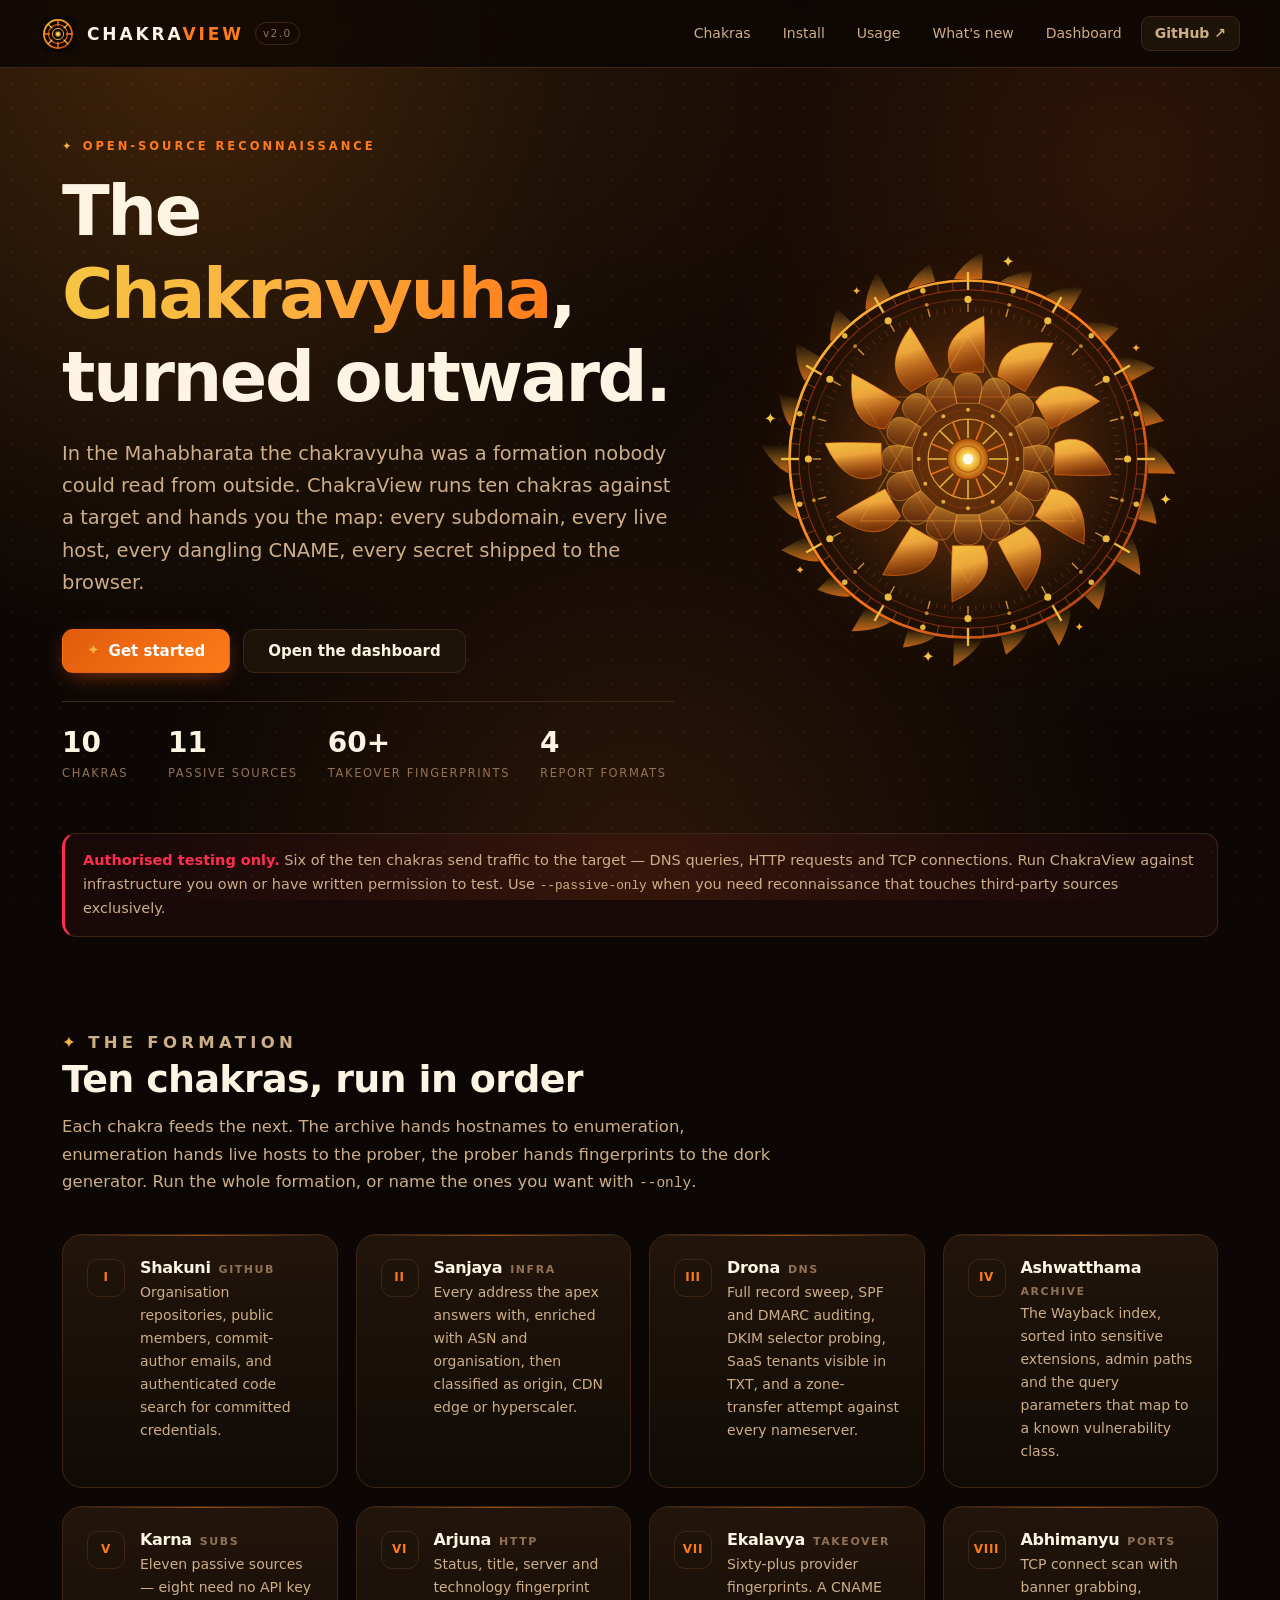
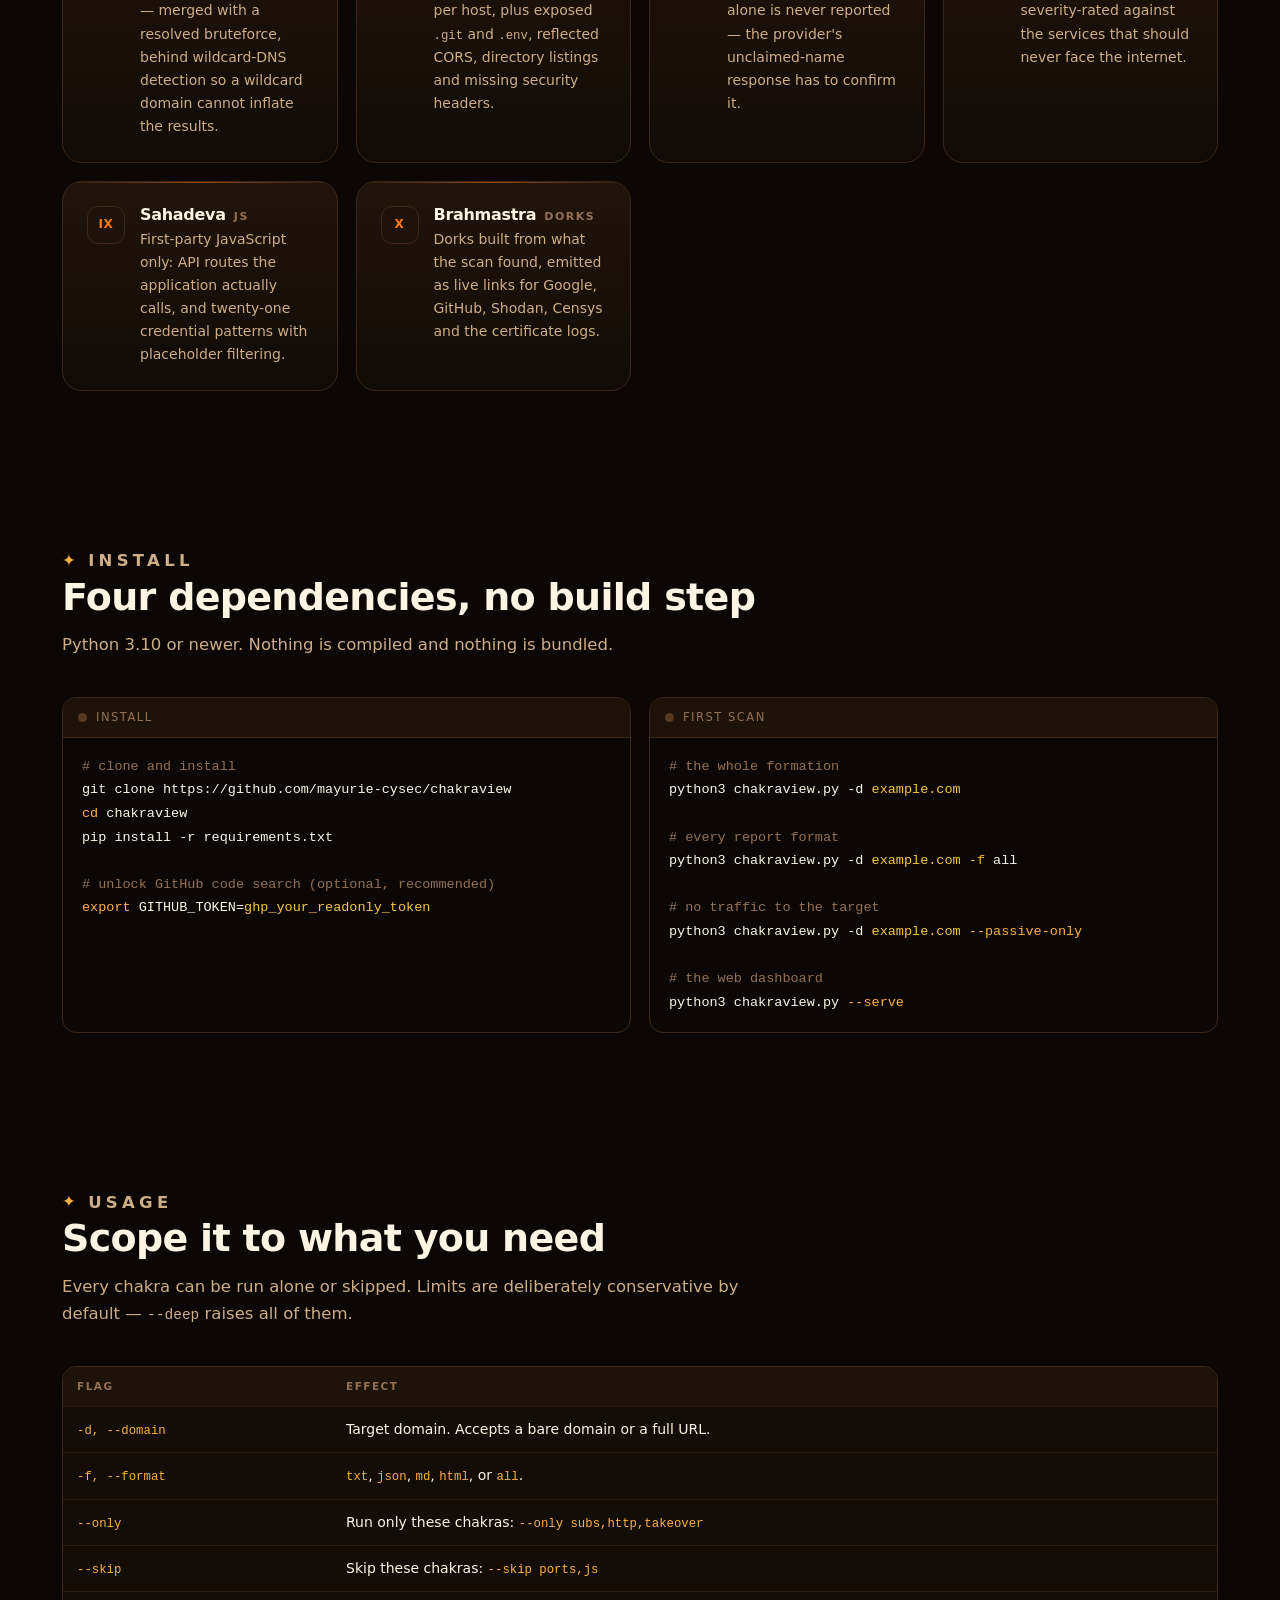
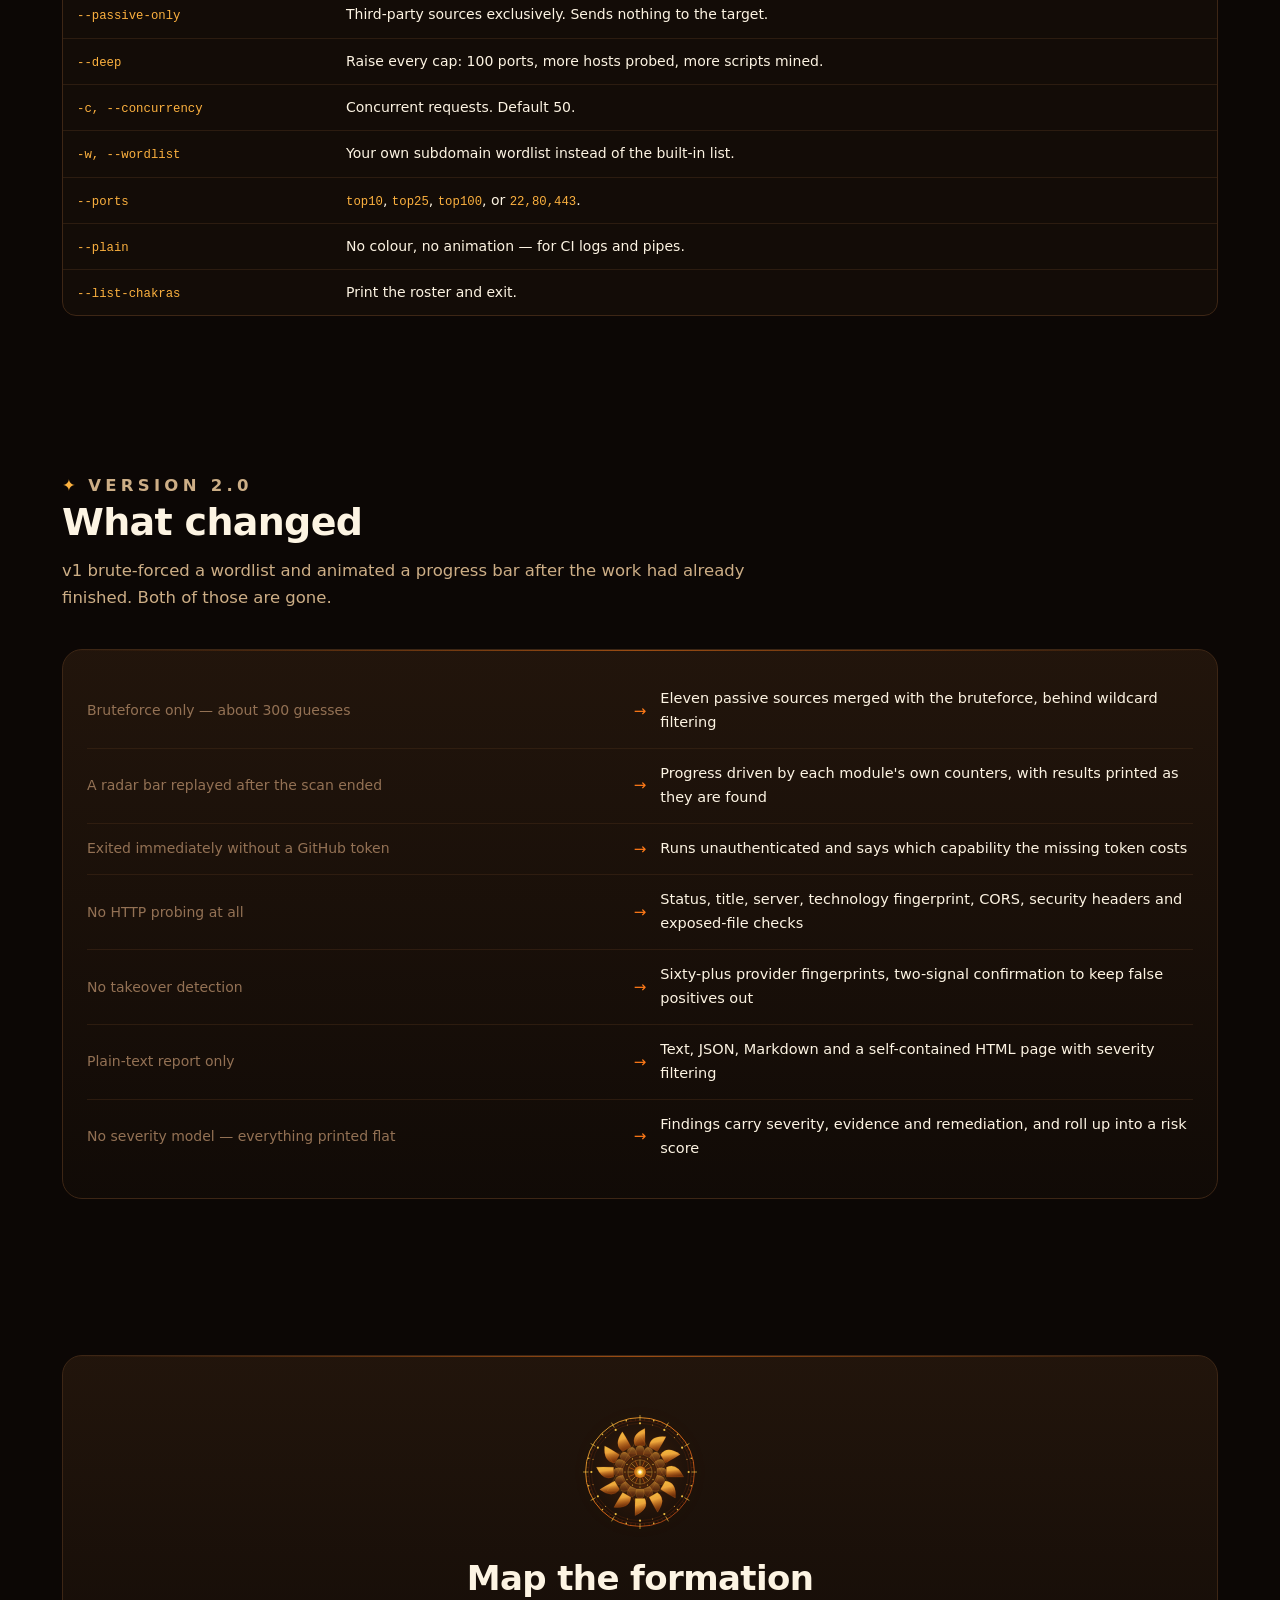
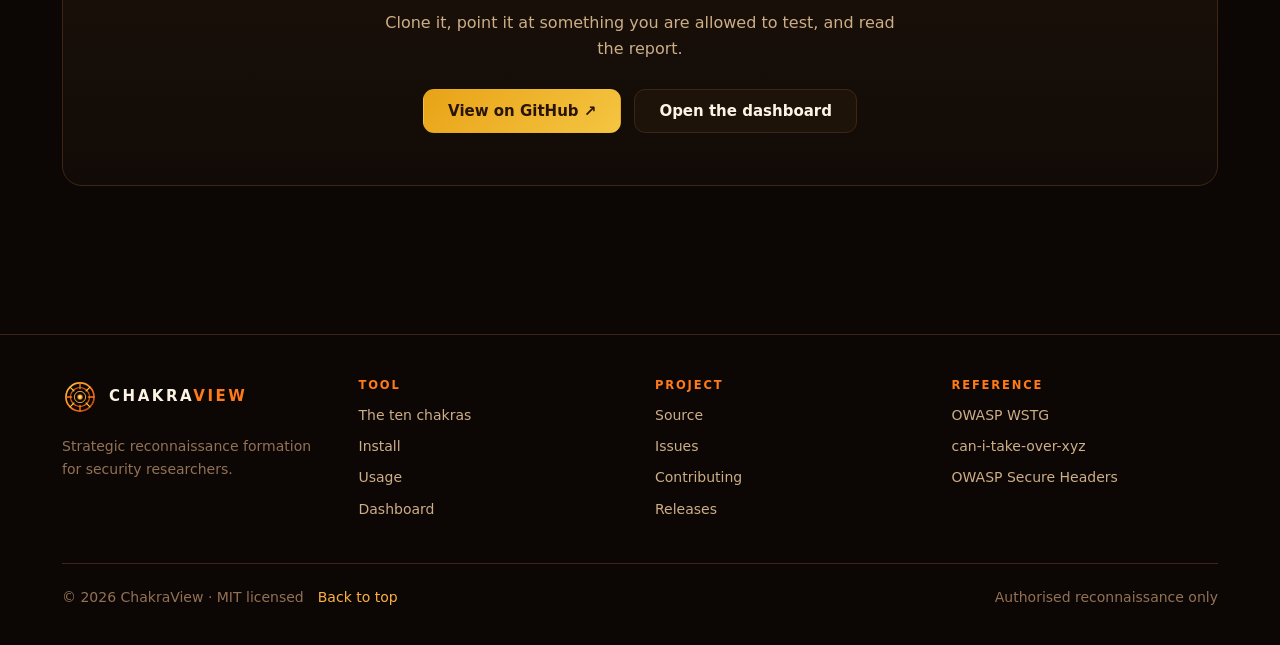
==== commit 5acbc6b8: "Rebuild the chakra as a ten-layer yantra The wheel was five flat rings and read as a gear. It is now" ====
--- a/web/index.html
+++ b/web/index.html
@@ -398,7 +398,7 @@
     <div class="wrap">
       <div class="card reveal" style="text-align:center; padding:52px 28px"
            data-sparks="14">
-        <div data-chakra data-size="128" data-detail="full"
+        <div data-chakra data-size="128" data-detail="mid"
              style="margin:0 auto 22px"></div>
         <h2 style="font-size:clamp(24px,3.4vw,34px); margin-bottom:12px">
           Map the formation
--- a/web/assets/css/chakraview.css
+++ b/web/assets/css/chakraview.css
@@ -155,16 +155,30 @@
 /* Block-level, so text-align on an ancestor cannot centre it — it has to
    centre itself. Harmless where the parent is already a centred flex row. */
 .chakra{display:block; overflow:visible; margin-inline:auto}
-.chakra-glow{filter:blur(34px); opacity:.6}
-
+.chakra-glow{filter:blur(40px); opacity:.55}
+
+/* Ten layers, each on its own clock and alternating direction. Outer rings
+   turn slowly and inner ones quickly, which is what sells the wheel as a
+   solid object with depth rather than one flat image spinning. Periods are
+   deliberately non-multiples so the layers never re-align into lockstep.
+
+   transform-box:fill-box makes transform-origin:center resolve against each
+   group's own bounding box instead of the SVG viewport. */
 .chakra [data-spin]{transform-box:fill-box; transform-origin:center}
-.chakra [data-spin="rim"]      {animation:cv-spin 26s linear infinite}
-.chakra [data-spin="blades"]   {animation:cv-spin 18s linear infinite reverse}
-.chakra [data-spin="mid"]      {animation:cv-spin 12s linear infinite}
-.chakra [data-spin="inner"]    {animation:cv-spin 7s  linear infinite reverse}
-.chakra [data-spin="sparks"]   {animation:cv-spin 34s linear infinite}
-.chakra [data-pulse]           {animation:cv-pulse 3.4s ease-in-out infinite}
-.chakra [data-flicker]         {animation:cv-flicker 2.6s ease-in-out infinite}
+.chakra [data-spin="jwala"]     {animation:cv-spin 46s linear infinite}
+.chakra [data-spin="rim"]       {animation:cv-spin 34s linear infinite reverse}
+.chakra [data-spin="mani"]      {animation:cv-spin 26s linear infinite}
+.chakra [data-spin="mantra"]    {animation:cv-spin 19s linear infinite reverse}
+.chakra [data-spin="blades"]    {animation:cv-spin 15s linear infinite}
+.chakra [data-spin="padma"]     {animation:cv-spin 23s linear infinite reverse}
+.chakra [data-spin="yantra"]    {animation:cv-spin 11s linear infinite}
+/* Nested inside .yantra, so the two triangles visibly counter-rotate. */
+.chakra [data-spin="yantra-rev"]{animation:cv-spin 11s linear infinite reverse}
+.chakra [data-spin="antara"]    {animation:cv-spin 17s linear infinite}
+.chakra [data-spin="inner"]     {animation:cv-spin 8s  linear infinite reverse}
+.chakra [data-spin="sparks"]    {animation:cv-spin 52s linear infinite}
+.chakra [data-pulse]            {animation:cv-pulse 3.4s ease-in-out infinite}
+.chakra [data-flicker]          {animation:cv-flicker 2.6s ease-in-out infinite}
 
 @keyframes cv-spin{to{transform:rotate(360deg)}}
 @keyframes cv-pulse{
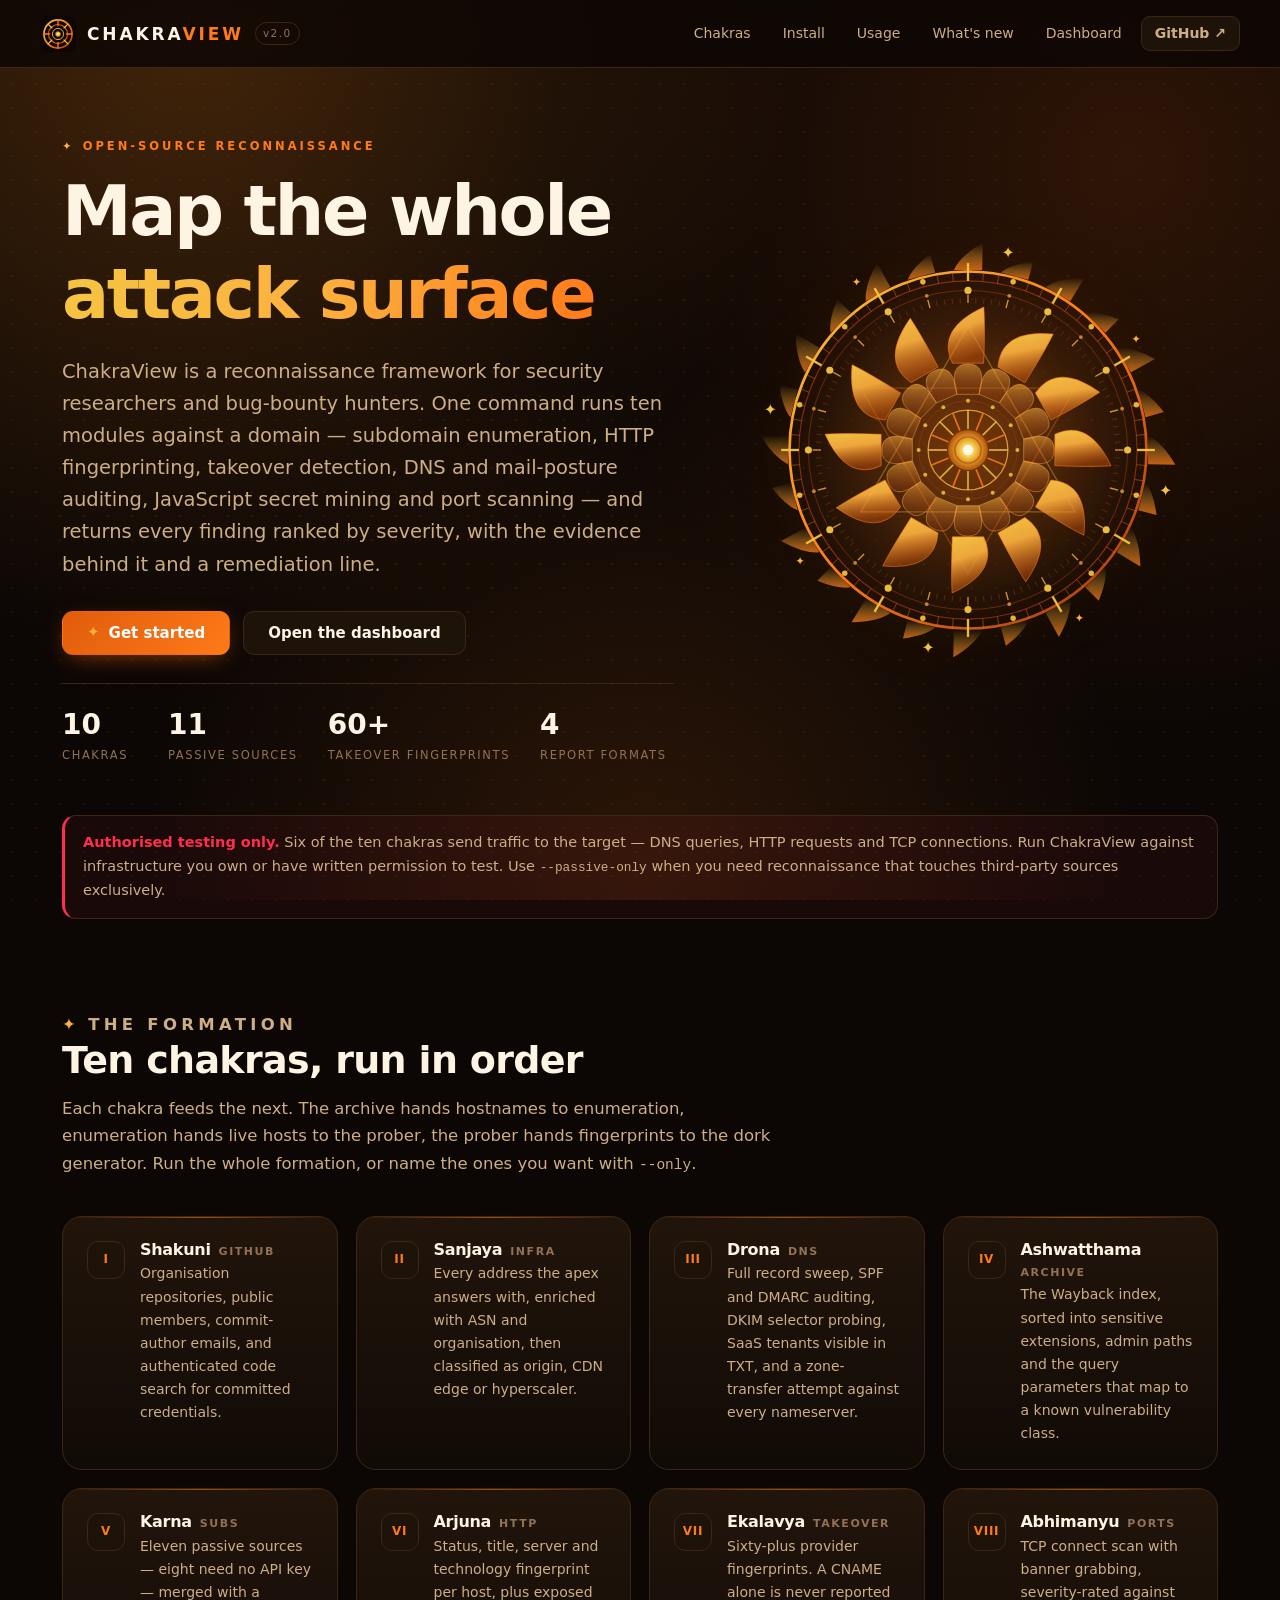
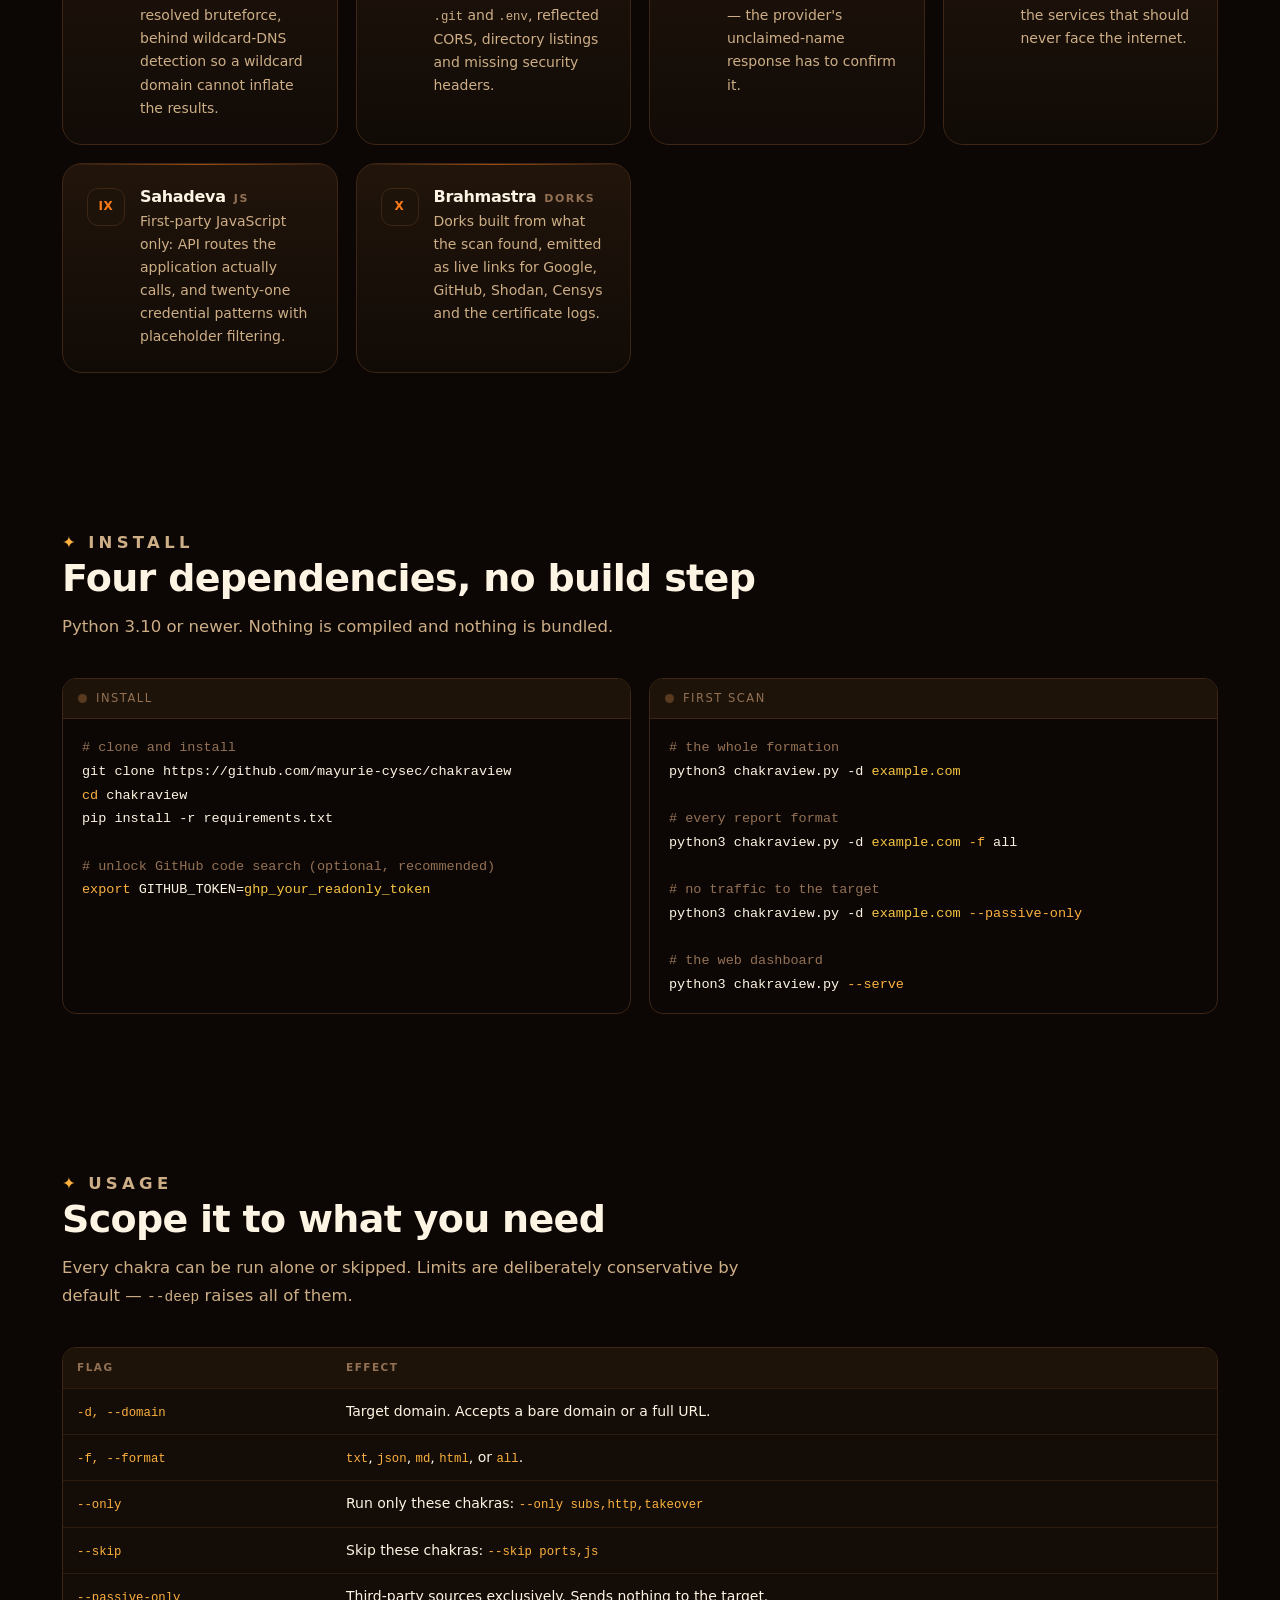
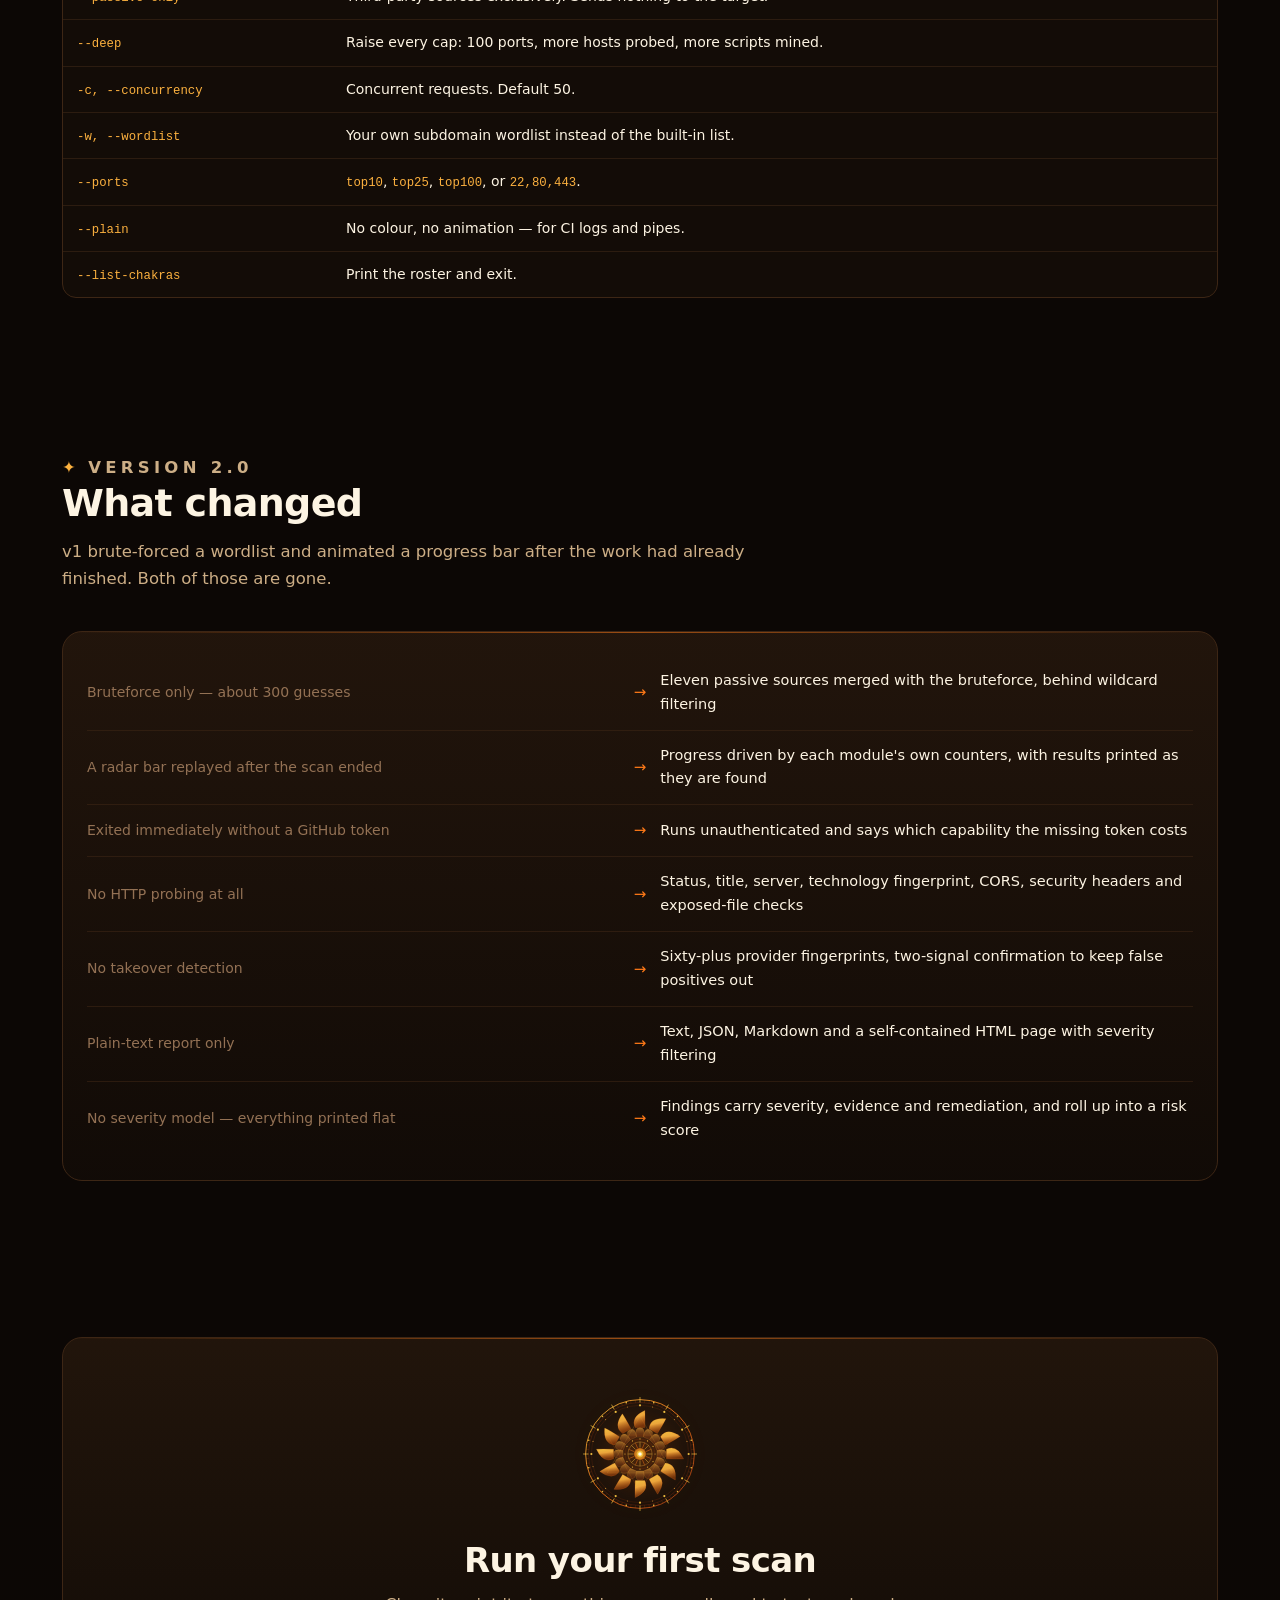
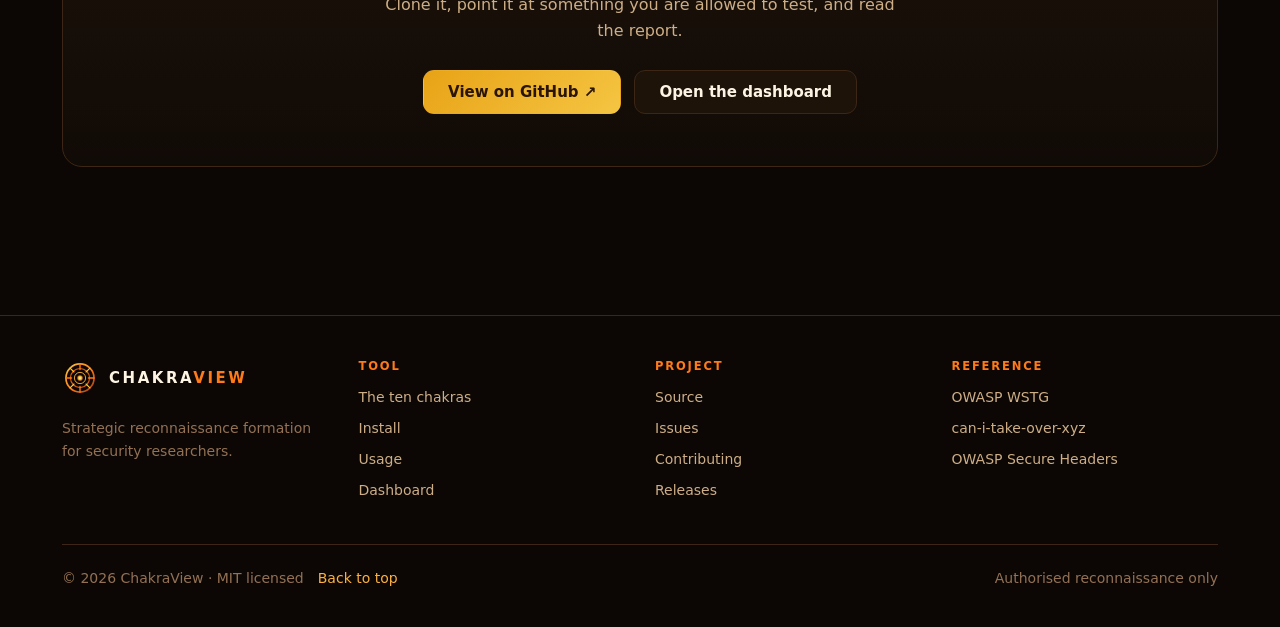
==== commit cdc8fa49: "Rewrite the hero to describe the tool instead of the metaphor The landing page opened with the chakr" ====
--- a/web/index.html
+++ b/web/index.html
@@ -5,16 +5,16 @@
 <meta name="viewport" content="width=device-width, initial-scale=1">
 
 <!-- item 5: a real description, not a repeat of the title -->
-<title>ChakraView — Strategic Reconnaissance Formation</title>
-<meta name="description" content="ChakraView is an open-source reconnaissance framework for security researchers. Ten chakras map a target's attack surface: subdomain enumeration from eleven passive sources, HTTP fingerprinting, subdomain-takeover detection, DNS and mail-posture auditing, JavaScript secret mining and a generated dork arsenal.">
+<title>ChakraView — Open-Source Reconnaissance Framework</title>
+<meta name="description" content="ChakraView is an open-source reconnaissance framework for security researchers. One command runs ten modules against a domain: subdomain enumeration from eleven passive sources, HTTP fingerprinting, subdomain-takeover detection, DNS and mail-posture auditing, JavaScript secret mining and port scanning, returned as a severity-ranked report.">
 <meta name="author" content="mayurie-cysec">
 <meta name="theme-color" content="#0c0705">
 <meta name="color-scheme" content="dark">
 <link rel="canonical" href="https://github.com/mayurie-cysec/chakraview">
 
 <meta property="og:type" content="website">
-<meta property="og:title" content="ChakraView — Strategic Reconnaissance Formation">
-<meta property="og:description" content="Ten chakras map a target's attack surface: passive subdomain enumeration, HTTP fingerprinting, takeover detection, DNS auditing, JavaScript secret mining and a generated dork arsenal.">
+<meta property="og:title" content="ChakraView — Open-Source Reconnaissance Framework">
+<meta property="og:description" content="One command runs ten modules against a domain: passive subdomain enumeration, HTTP fingerprinting, takeover detection, DNS and mail auditing, JavaScript secret mining and port scanning — returned as a severity-ranked report.">
 <meta name="twitter:card" content="summary_large_image">
 
 <!-- item 3: favicon, with a PNG-free SVG so it stays sharp and tiny -->
@@ -121,12 +121,14 @@
     <div class="wrap hero-grid">
       <div>
         <p class="eyebrow"><span class="spark">✦</span> Open-source reconnaissance</p>
-        <h1>The <span class="gradient-text">Chakravyuha</span>,<br>turned outward.</h1>
+        <h1>Map the whole<br><span class="gradient-text">attack surface</span></h1>
         <p class="lede">
-          In the Mahabharata the chakravyuha was a formation nobody could read
-          from outside. ChakraView runs ten chakras against a target and hands
-          you the map: every subdomain, every live host, every dangling CNAME,
-          every secret shipped to the browser.
+          ChakraView is a reconnaissance framework for security researchers and
+          bug-bounty hunters. One command runs ten modules against a domain —
+          subdomain enumeration, HTTP fingerprinting, takeover detection, DNS
+          and mail-posture auditing, JavaScript secret mining and port scanning
+          — and returns every finding ranked by severity, with the evidence
+          behind it and a remediation line.
         </p>
         <div class="hero-cta">
           <a class="btn btn-primary" href="#install">
@@ -401,7 +403,7 @@
         <div data-chakra data-size="128" data-detail="mid"
              style="margin:0 auto 22px"></div>
         <h2 style="font-size:clamp(24px,3.4vw,34px); margin-bottom:12px">
-          Map the formation
+          Run your first scan
         </h2>
         <p style="color:var(--muted); max-width:52ch; margin:0 auto 26px">
           Clone it, point it at something you are allowed to test, and read the
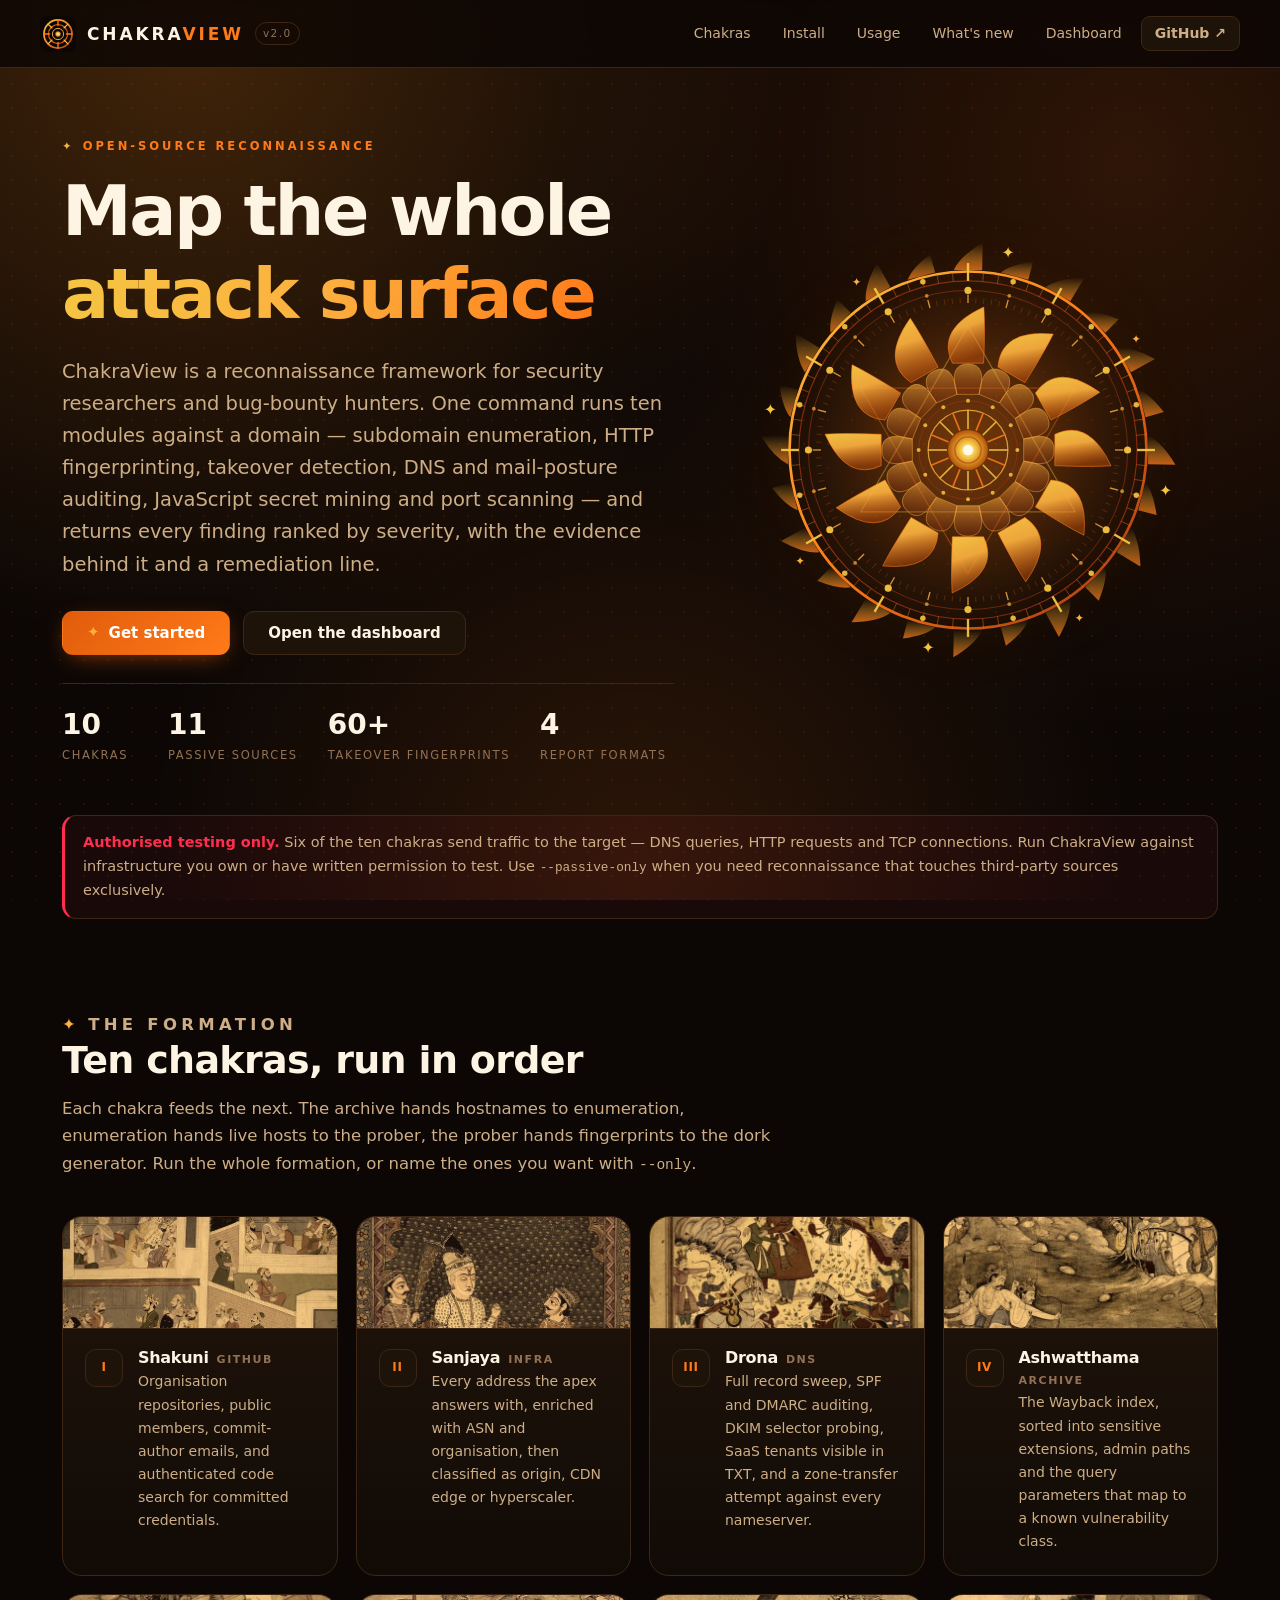
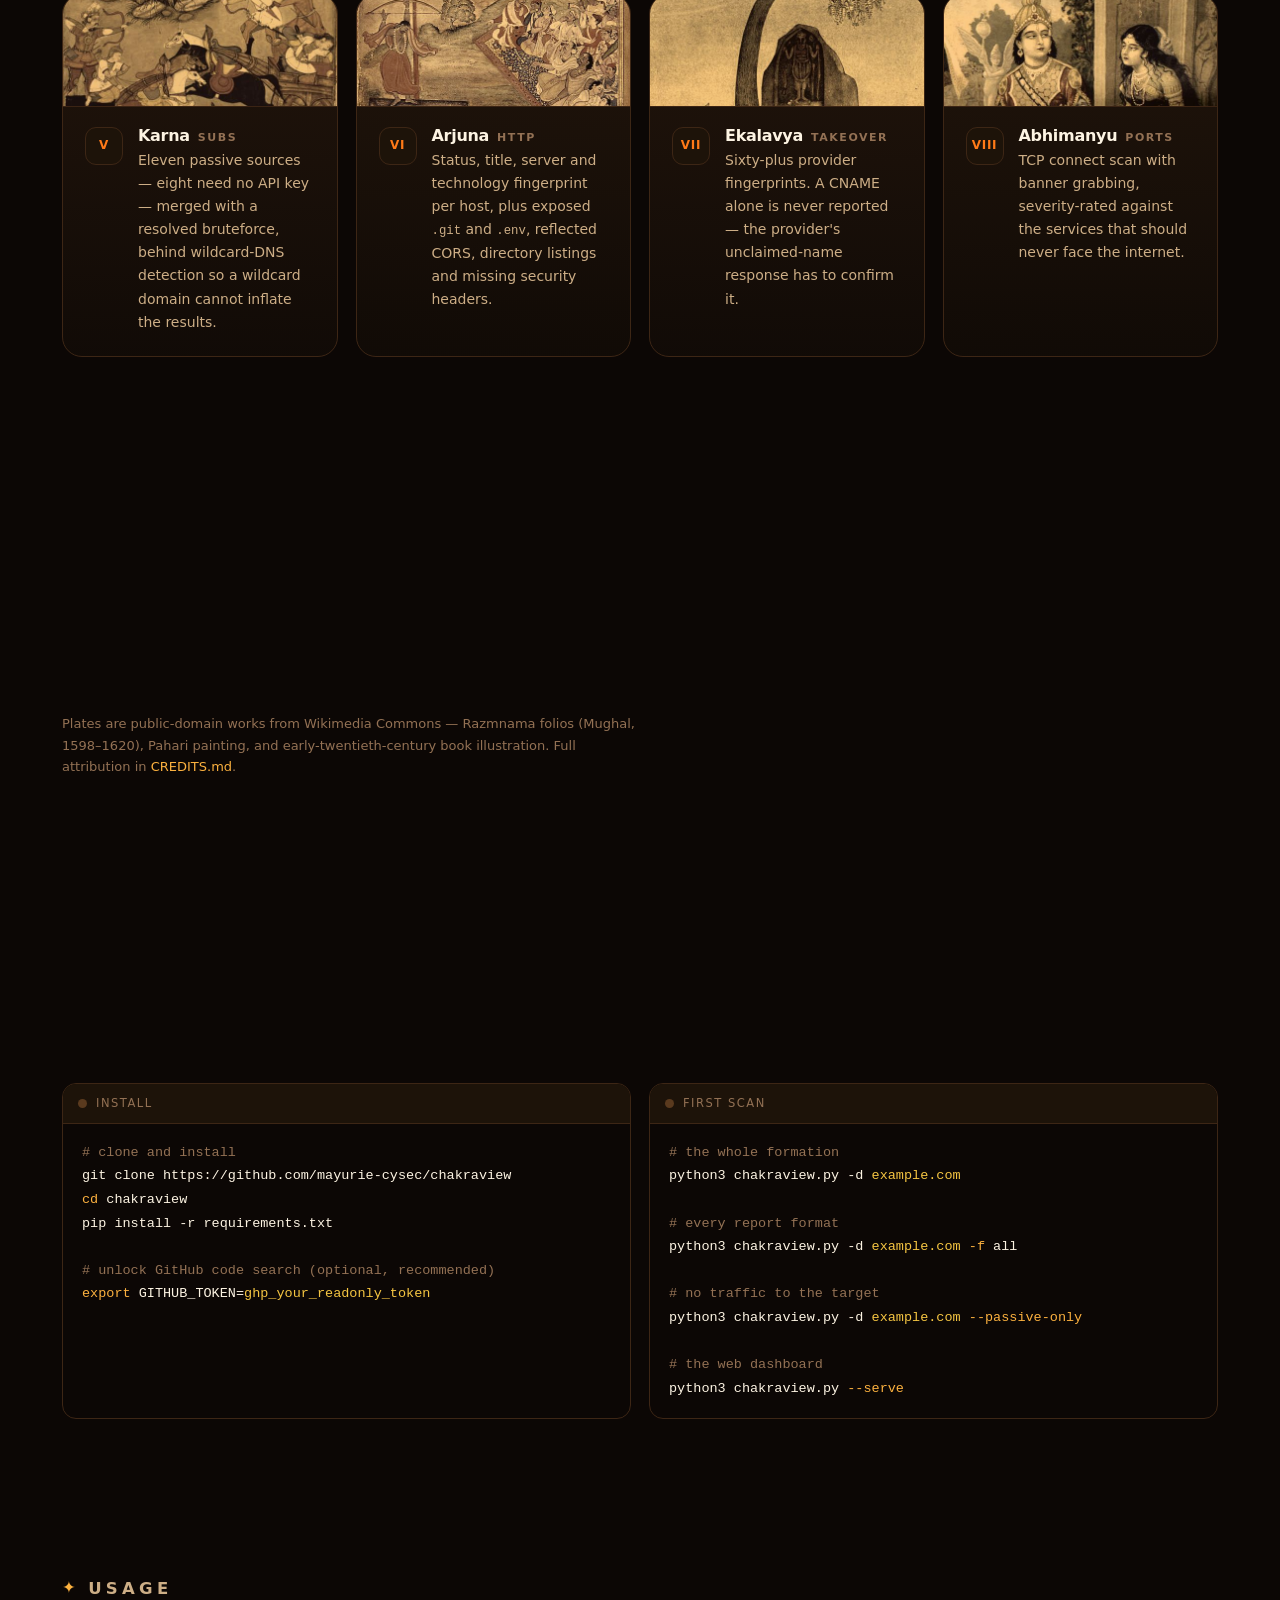
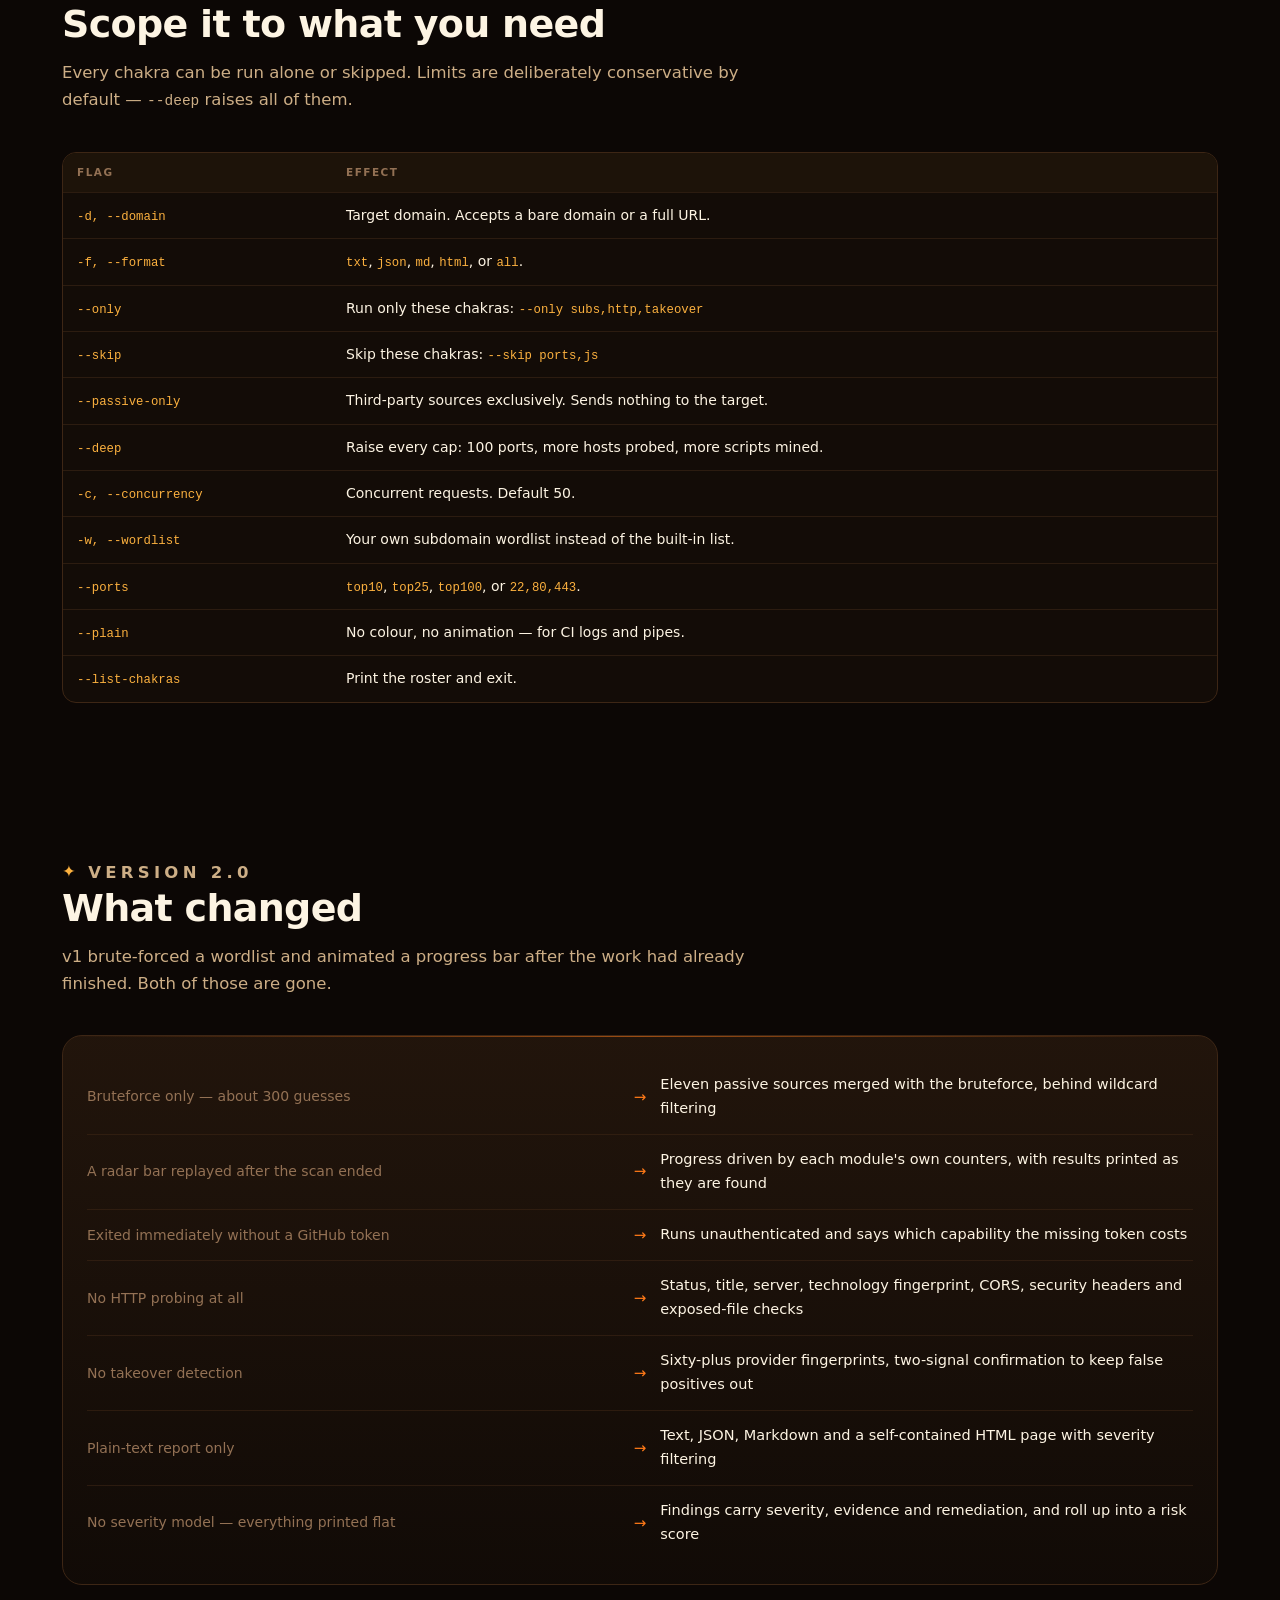
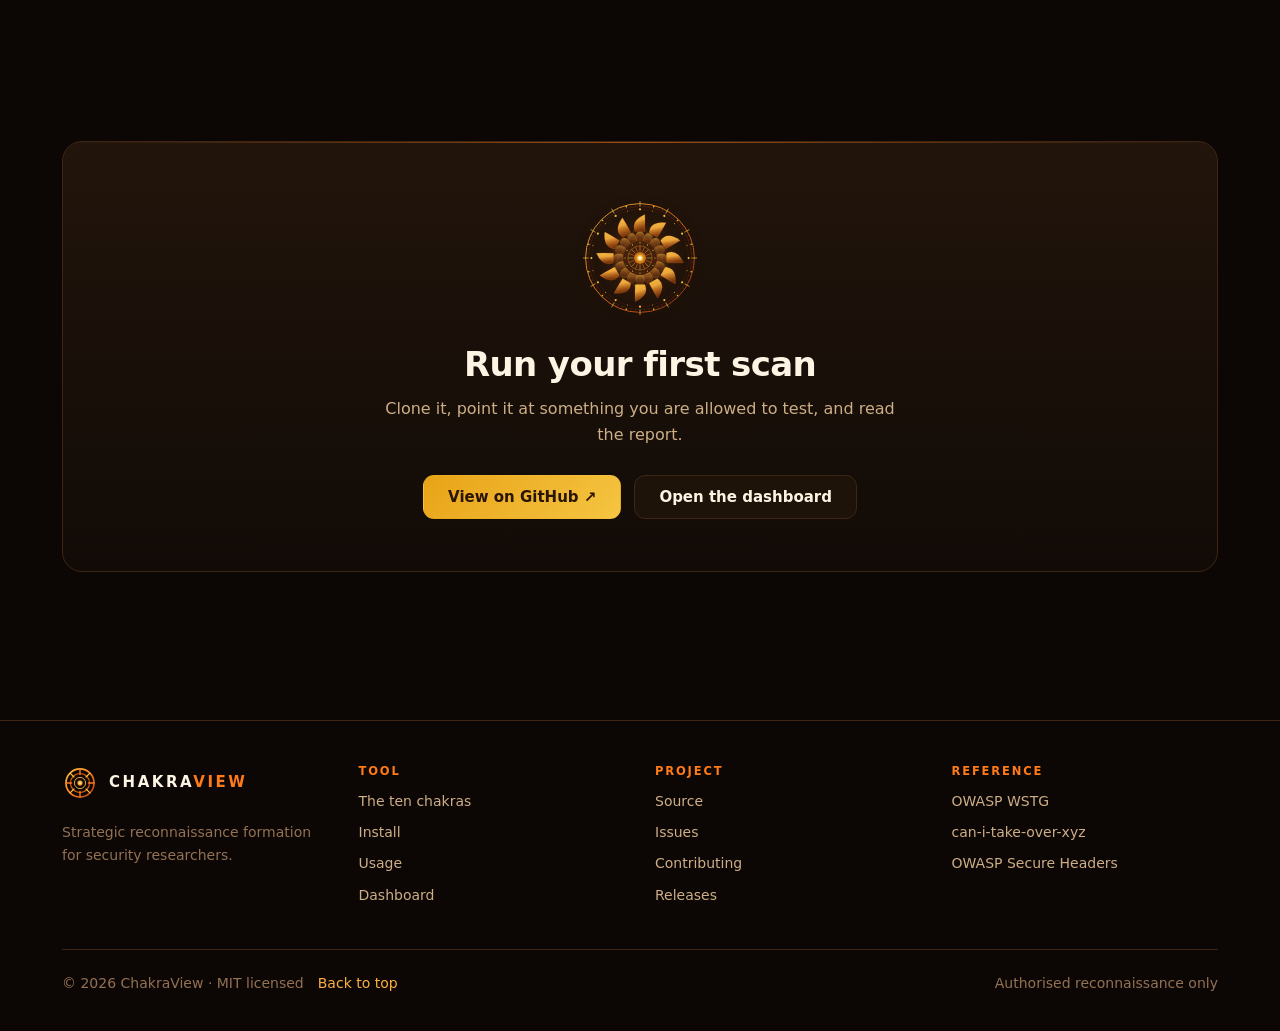
==== commit f2ae152d: "Add character plates to the ten chakra cards Each chakra card now carries a period illustration of t" ====
--- a/web/index.html
+++ b/web/index.html
@@ -50,16 +50,30 @@
   }
 
   /* ── Chakra roster ── */
-  .chakra-card{display:flex; gap:15px; align-items:flex-start}
-  .chakra-card .num{flex-shrink:0; width:38px; height:38px; border-radius:11px;
+  /* Cards carrying a plate lose their padding so the art can bleed to the
+     edges; the text gets its own padding back on .chakra-body. */
+  .card-art{padding:0; overflow:hidden}
+  .chakra-art{display:block; width:100%; height:112px; object-fit:cover;
+    border-bottom:1px solid var(--border);
+    /* The plates span four centuries and three traditions. A shared duotone
+       is baked into the files; this only seats them against the page. */
+    filter:saturate(.95) contrast(1.02);
+    transition:transform .5s var(--ease), filter .4s var(--ease)}
+  .card-art:hover .chakra-art{transform:scale(1.045); filter:saturate(1.08) contrast(1.05)}
+  @media (prefers-reduced-motion:reduce){
+    .chakra-art,.card-art:hover .chakra-art{transition:none; transform:none}
+  }
+  .chakra-body{display:flex; gap:15px; align-items:flex-start; padding:20px 22px 22px}
+  .chakra-body .num{flex-shrink:0; width:38px; height:38px; border-radius:11px;
     display:grid; place-items:center; font-size:12px; font-weight:700;
     letter-spacing:.06em; background:var(--surface); border:1px solid var(--border);
     color:var(--saffron)}
-  .chakra-card h3{font-size:16px; margin:0 0 3px; display:flex; gap:8px;
+  .chakra-body h3{font-size:16px; margin:0 0 3px; display:flex; gap:8px;
     align-items:baseline; flex-wrap:wrap}
-  .chakra-card h3 em{font-style:normal; font-size:11px; letter-spacing:.14em;
+  .chakra-body h3 em{font-style:normal; font-size:11px; letter-spacing:.14em;
     text-transform:uppercase; color:var(--faint)}
-  .chakra-card p{font-size:14px; color:var(--muted); margin:0}
+  .chakra-body p{font-size:14px; color:var(--muted); margin:0}
+  .art-credit{margin:22px 0 0; font-size:13px; color:var(--faint); max-width:70ch}
 
   /* ── Code blocks ── */
   .code{background:var(--void); border:1px solid var(--border);
@@ -176,92 +190,125 @@
       </div>
 
       <div class="grid grid-3">
-        <article class="card chakra-card reveal">
-          <div class="num">I</div>
-          <div>
-            <h3>Shakuni <em>github</em></h3>
-            <p>Organisation repositories, public members, commit-author emails,
-               and authenticated code search for committed credentials.</p>
-          </div>
-        </article>
-        <article class="card chakra-card reveal">
-          <div class="num">II</div>
-          <div>
-            <h3>Sanjaya <em>infra</em></h3>
-            <p>Every address the apex answers with, enriched with ASN and
-               organisation, then classified as origin, CDN edge or hyperscaler.</p>
-          </div>
-        </article>
-        <article class="card chakra-card reveal">
-          <div class="num">III</div>
-          <div>
-            <h3>Drona <em>dns</em></h3>
-            <p>Full record sweep, SPF and DMARC auditing, DKIM selector
-               probing, SaaS tenants visible in TXT, and a zone-transfer attempt
-               against every nameserver.</p>
-          </div>
-        </article>
-        <article class="card chakra-card reveal">
-          <div class="num">IV</div>
-          <div>
-            <h3>Ashwatthama <em>archive</em></h3>
-            <p>The Wayback index, sorted into sensitive extensions, admin paths
-               and the query parameters that map to a known vulnerability class.</p>
-          </div>
-        </article>
-        <article class="card chakra-card reveal">
-          <div class="num">V</div>
-          <div>
-            <h3>Karna <em>subs</em></h3>
-            <p>Eleven passive sources — eight need no API key — merged with a
-               resolved bruteforce, behind wildcard-DNS detection so a wildcard
-               domain cannot inflate the results.</p>
-          </div>
-        </article>
-        <article class="card chakra-card reveal">
-          <div class="num">VI</div>
-          <div>
-            <h3>Arjuna <em>http</em></h3>
-            <p>Status, title, server and technology fingerprint per host, plus
-               exposed <code>.git</code> and <code>.env</code>, reflected CORS,
-               directory listings and missing security headers.</p>
-          </div>
-        </article>
-        <article class="card chakra-card reveal">
-          <div class="num">VII</div>
-          <div>
-            <h3>Ekalavya <em>takeover</em></h3>
-            <p>Sixty-plus provider fingerprints. A CNAME alone is never
-               reported — the provider's unclaimed-name response has to confirm
-               it.</p>
-          </div>
-        </article>
-        <article class="card chakra-card reveal">
-          <div class="num">VIII</div>
-          <div>
-            <h3>Abhimanyu <em>ports</em></h3>
-            <p>TCP connect scan with banner grabbing, severity-rated against
-               the services that should never face the internet.</p>
-          </div>
-        </article>
-        <article class="card chakra-card reveal">
-          <div class="num">IX</div>
-          <div>
-            <h3>Sahadeva <em>js</em></h3>
-            <p>First-party JavaScript only: API routes the application actually
-               calls, and twenty-one credential patterns with placeholder
-               filtering.</p>
-          </div>
-        </article>
-        <article class="card chakra-card reveal">
-          <div class="num">X</div>
-          <div>
-            <h3>Brahmastra <em>dorks</em></h3>
-            <p>Dorks built from what the scan found, emitted as live links for
-               Google, GitHub, Shodan, Censys and the certificate logs.</p>
-          </div>
-        </article>
-      </div>
+        <article class="card card-art reveal">
+          <img class="chakra-art" src="assets/img/chakras/shakuni.jpg" width="300" height="112"
+               alt="The Kauravas in council — Pahari painting" loading="lazy" decoding="async">
+          <div class="chakra-body">
+            <div class="num">I</div>
+            <div>
+              <h3>Shakuni <em>github</em></h3>
+              <p>Organisation repositories, public members, commit-author emails, and authenticated code search for committed credentials.</p>
+            </div>
+          </div>
+        </article>
+        <article class="card card-art reveal">
+          <img class="chakra-art" src="assets/img/chakras/sanjaya.jpg" width="300" height="112"
+               alt="The blind king Dhritarashtra listens as Sanjaya describes the battle" loading="lazy" decoding="async">
+          <div class="chakra-body">
+            <div class="num">II</div>
+            <div>
+              <h3>Sanjaya <em>infra</em></h3>
+              <p>Every address the apex answers with, enriched with ASN and organisation, then classified as origin, CDN edge or hyperscaler.</p>
+            </div>
+          </div>
+        </article>
+        <article class="card card-art reveal">
+          <img class="chakra-art" src="assets/img/chakras/drona.jpg" width="300" height="112"
+               alt="The death of Drona — Razmnama folio" loading="lazy" decoding="async">
+          <div class="chakra-body">
+            <div class="num">III</div>
+            <div>
+              <h3>Drona <em>dns</em></h3>
+              <p>Full record sweep, SPF and DMARC auditing, DKIM selector probing, SaaS tenants visible in TXT, and a zone-transfer attempt against every nameserver.</p>
+            </div>
+          </div>
+        </article>
+        <article class="card card-art reveal">
+          <img class="chakra-art" src="assets/img/chakras/ashwatthama.jpg" width="300" height="112"
+               alt="Bhima fights Ashwatthama — Razmnama folio, 1598" loading="lazy" decoding="async">
+          <div class="chakra-body">
+            <div class="num">IV</div>
+            <div>
+              <h3>Ashwatthama <em>archive</em></h3>
+              <p>The Wayback index, sorted into sensitive extensions, admin paths and the query parameters that map to a known vulnerability class.</p>
+            </div>
+          </div>
+        </article>
+        <article class="card card-art reveal">
+          <img class="chakra-art" src="assets/img/chakras/karna.jpg" width="300" height="112"
+               alt="Karna slays the Kaikeya prince Vishoka — Razmnama folio" loading="lazy" decoding="async">
+          <div class="chakra-body">
+            <div class="num">V</div>
+            <div>
+              <h3>Karna <em>subs</em></h3>
+              <p>Eleven passive sources — eight need no API key — merged with a resolved bruteforce, behind wildcard-DNS detection so a wildcard domain cannot inflate the results.</p>
+            </div>
+          </div>
+        </article>
+        <article class="card card-art reveal">
+          <img class="chakra-art" src="assets/img/chakras/arjuna.jpg" width="300" height="112"
+               alt="Arjuna hits the target — Jaipur Razmnama" loading="lazy" decoding="async">
+          <div class="chakra-body">
+            <div class="num">VI</div>
+            <div>
+              <h3>Arjuna <em>http</em></h3>
+              <p>Status, title, server and technology fingerprint per host, plus exposed <code>.git</code> and <code>.env</code>, reflected CORS, directory listings and missing security headers.</p>
+            </div>
+          </div>
+        </article>
+        <article class="card card-art reveal">
+          <img class="chakra-art" src="assets/img/chakras/ekalavya.jpg" width="300" height="112"
+               alt="Ekalavya at the shrine he built to Drona" loading="lazy" decoding="async">
+          <div class="chakra-body">
+            <div class="num">VII</div>
+            <div>
+              <h3>Ekalavya <em>takeover</em></h3>
+              <p>Sixty-plus provider fingerprints. A CNAME alone is never reported — the provider's unclaimed-name response has to confirm it.</p>
+            </div>
+          </div>
+        </article>
+        <article class="card card-art reveal">
+          <img class="chakra-art" src="assets/img/chakras/abhimanyu.jpg" width="300" height="112"
+               alt="Uttara and Abhimanyu" loading="lazy" decoding="async">
+          <div class="chakra-body">
+            <div class="num">VIII</div>
+            <div>
+              <h3>Abhimanyu <em>ports</em></h3>
+              <p>TCP connect scan with banner grabbing, severity-rated against the services that should never face the internet.</p>
+            </div>
+          </div>
+        </article>
+        <article class="card card-art reveal">
+          <img class="chakra-art" src="assets/img/chakras/sahadeva.jpg" width="300" height="112"
+               alt="One of the Pandava twins, probably Sahadeva" loading="lazy" decoding="async">
+          <div class="chakra-body">
+            <div class="num">IX</div>
+            <div>
+              <h3>Sahadeva <em>js</em></h3>
+              <p>First-party JavaScript only: API routes the application actually calls, and twenty-one credential patterns with placeholder filtering.</p>
+            </div>
+          </div>
+        </article>
+        <article class="card card-art reveal">
+          <img class="chakra-art" src="assets/img/chakras/brahmastra.jpg" width="300" height="112"
+               alt="Ashwatthama looses the Narayana weapon on the Pandavas — Razmnama folio" loading="lazy" decoding="async">
+          <div class="chakra-body">
+            <div class="num">X</div>
+            <div>
+              <h3>Brahmastra <em>dorks</em></h3>
+              <p>Dorks built from what the scan found, emitted as live links for Google, GitHub, Shodan, Censys and the certificate logs.</p>
+            </div>
+          </div>
+        </article>
+      </div>
+
+      <p class="art-credit">
+        Plates are public-domain works from Wikimedia Commons — Razmnama folios
+        (Mughal, 1598–1620), Pahari painting, and early-twentieth-century book
+        illustration. Full attribution in
+        <a href="https://github.com/mayurie-cysec/chakraview/blob/main/CREDITS.md"
+           target="_blank" rel="noopener noreferrer">CREDITS.md</a>.
+      </p>
     </div>
   </section>
 
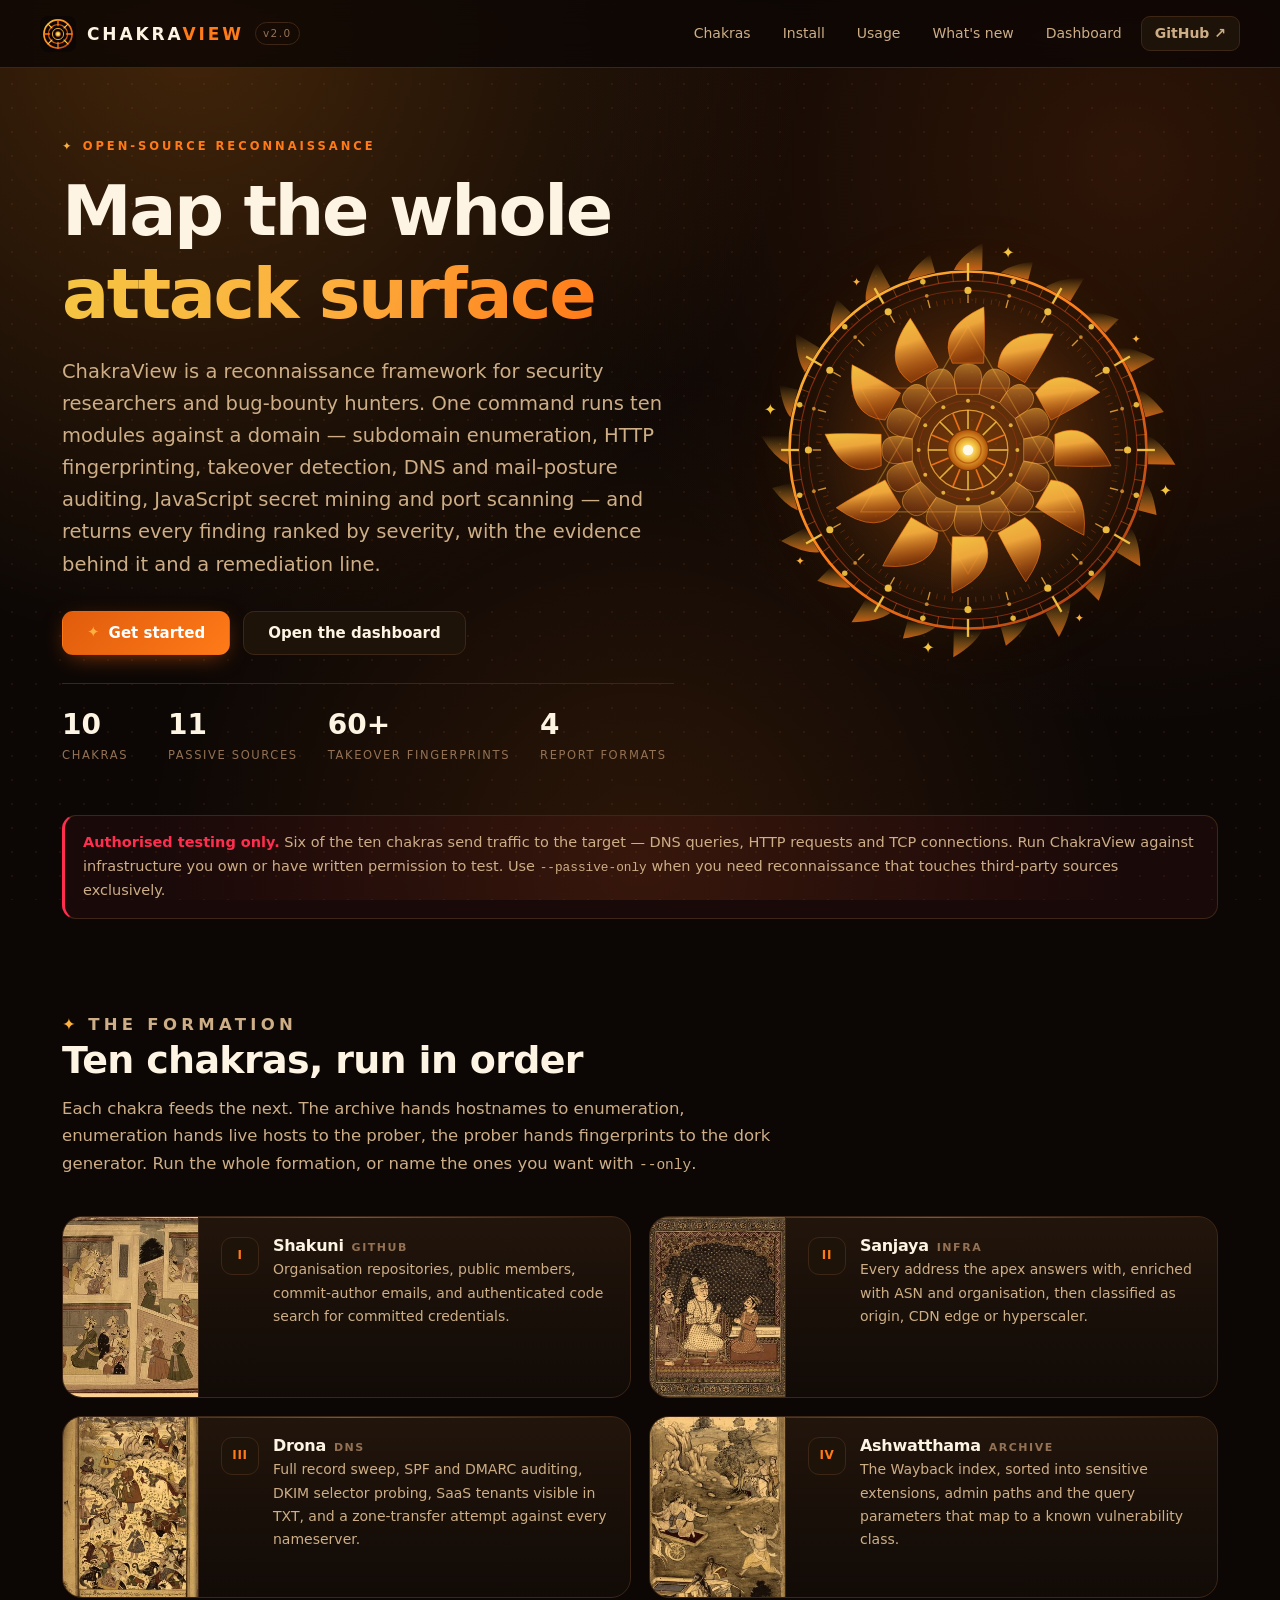
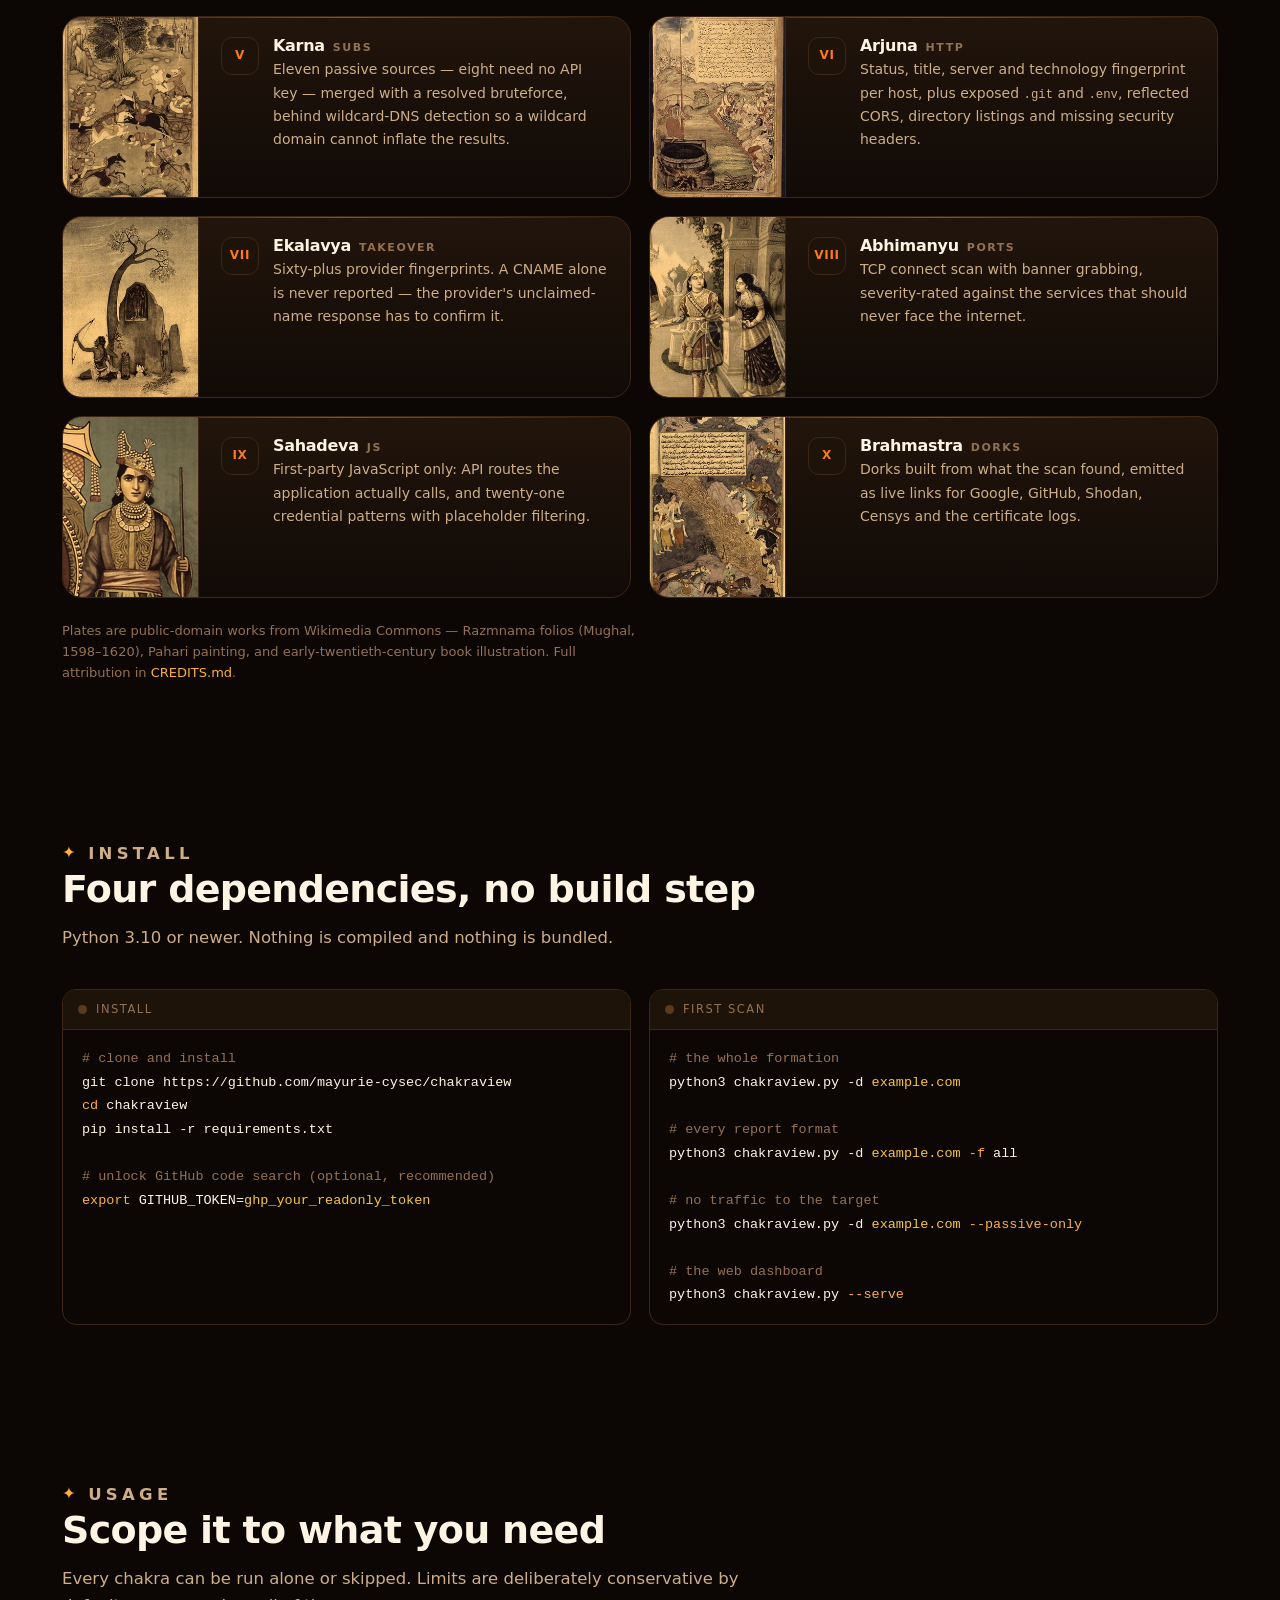
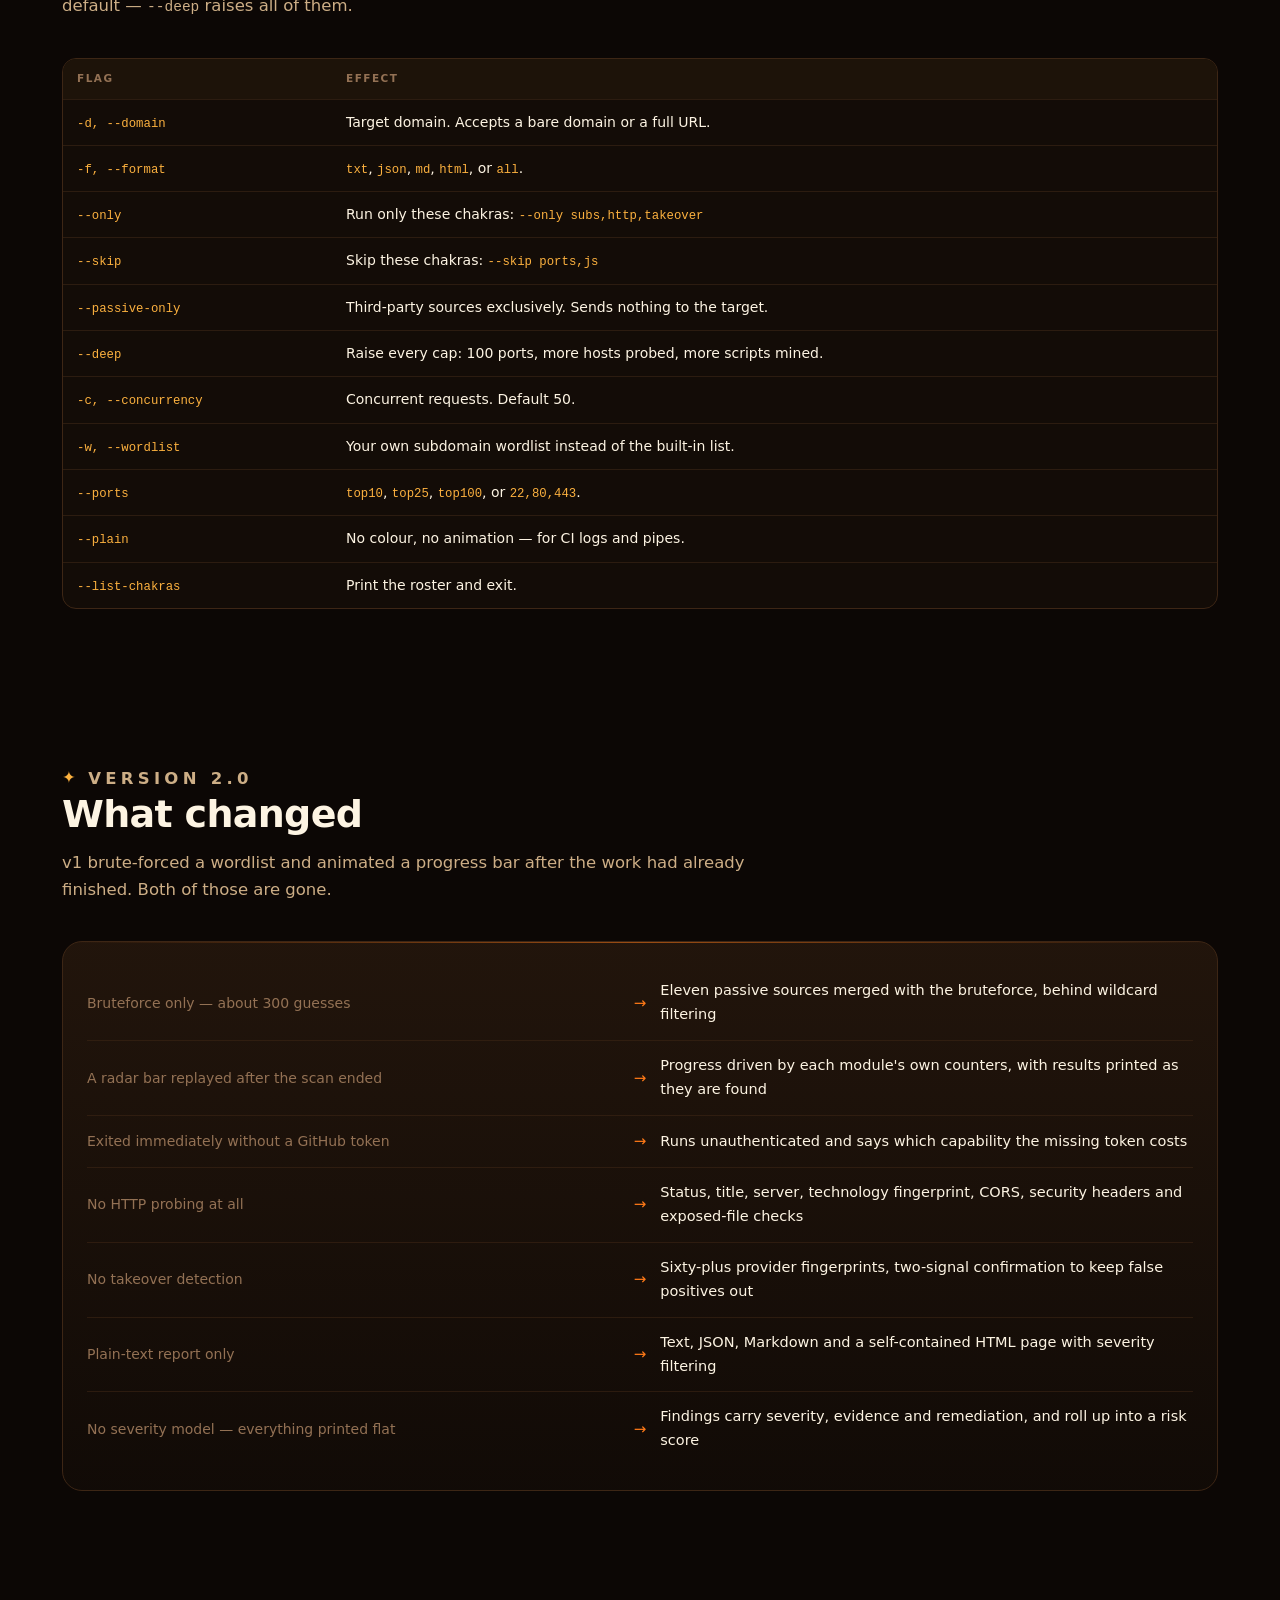
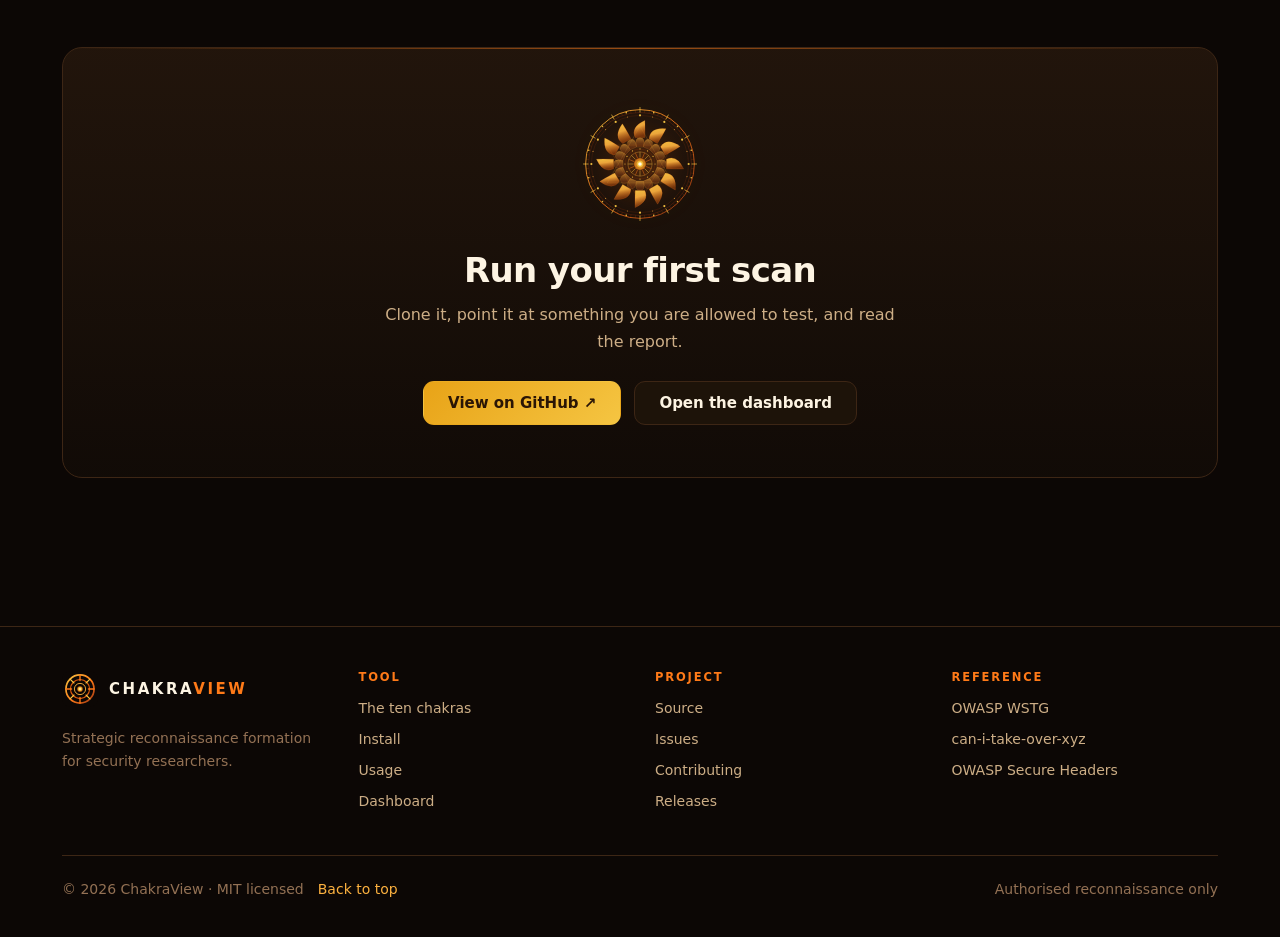
==== commit 151c8599: "Fit the chakra plates properly — portrait frame, art beside the text The plates were cut off because" ====
--- a/web/index.html
+++ b/web/index.html
@@ -50,20 +50,25 @@
   }
 
   /* ── Chakra roster ── */
-  /* Cards carrying a plate lose their padding so the art can bleed to the
-     edges; the text gets its own padding back on .chakra-body. */
-  .card-art{padding:0; overflow:hidden}
-  .chakra-art{display:block; width:100%; height:112px; object-fit:cover;
-    border-bottom:1px solid var(--border);
+  /* Nine of the ten plates are portrait (median 2:3), so they sit beside the
+     text in a tall frame rather than above it in a strip. A wide banner crop
+     of a full-page miniature throws away most of the painting and cuts the
+     figures in half. */
+  .card-art{padding:0; overflow:hidden; display:flex; align-items:stretch}
+  .chakra-art{flex:0 0 136px; width:136px; align-self:stretch; display:block;
+    object-fit:cover; object-position:center top;
+    border-right:1px solid var(--border);
     /* The plates span four centuries and three traditions. A shared duotone
        is baked into the files; this only seats them against the page. */
     filter:saturate(.95) contrast(1.02);
     transition:transform .5s var(--ease), filter .4s var(--ease)}
-  .card-art:hover .chakra-art{transform:scale(1.045); filter:saturate(1.08) contrast(1.05)}
+  .card-art:hover .chakra-art{transform:scale(1.04); filter:saturate(1.1) contrast(1.05)}
   @media (prefers-reduced-motion:reduce){
     .chakra-art,.card-art:hover .chakra-art{transition:none; transform:none}
   }
-  .chakra-body{display:flex; gap:15px; align-items:flex-start; padding:20px 22px 22px}
+  @media (max-width:520px){.chakra-art{flex-basis:104px; width:104px}}
+  .chakra-body{display:flex; gap:14px; align-items:flex-start; padding:20px 22px 22px;
+    min-width:0}
   .chakra-body .num{flex-shrink:0; width:38px; height:38px; border-radius:11px;
     display:grid; place-items:center; font-size:12px; font-weight:700;
     letter-spacing:.06em; background:var(--surface); border:1px solid var(--border);
@@ -73,6 +78,8 @@
   .chakra-body h3 em{font-style:normal; font-size:11px; letter-spacing:.14em;
     text-transform:uppercase; color:var(--faint)}
   .chakra-body p{font-size:14px; color:var(--muted); margin:0}
+  .grid-art{grid-template-columns:repeat(auto-fit,minmax(412px,1fr))}
+  @media (max-width:460px){.grid-art{grid-template-columns:1fr}}
   .art-credit{margin:22px 0 0; font-size:13px; color:var(--faint); max-width:70ch}
 
   /* ── Code blocks ── */
@@ -189,9 +196,9 @@
         </p>
       </div>
 
-      <div class="grid grid-3">
-        <article class="card card-art reveal">
-          <img class="chakra-art" src="assets/img/chakras/shakuni.jpg" width="300" height="112"
+      <div class="grid grid-art">
+        <article class="card card-art reveal">
+          <img class="chakra-art" src="assets/img/chakras/shakuni.jpg" width="136" height="181"
                alt="The Kauravas in council — Pahari painting" loading="lazy" decoding="async">
           <div class="chakra-body">
             <div class="num">I</div>
@@ -202,7 +209,7 @@
           </div>
         </article>
         <article class="card card-art reveal">
-          <img class="chakra-art" src="assets/img/chakras/sanjaya.jpg" width="300" height="112"
+          <img class="chakra-art" src="assets/img/chakras/sanjaya.jpg" width="136" height="181"
                alt="The blind king Dhritarashtra listens as Sanjaya describes the battle" loading="lazy" decoding="async">
           <div class="chakra-body">
             <div class="num">II</div>
@@ -213,7 +220,7 @@
           </div>
         </article>
         <article class="card card-art reveal">
-          <img class="chakra-art" src="assets/img/chakras/drona.jpg" width="300" height="112"
+          <img class="chakra-art" src="assets/img/chakras/drona.jpg" width="136" height="181"
                alt="The death of Drona — Razmnama folio" loading="lazy" decoding="async">
           <div class="chakra-body">
             <div class="num">III</div>
@@ -224,7 +231,7 @@
           </div>
         </article>
         <article class="card card-art reveal">
-          <img class="chakra-art" src="assets/img/chakras/ashwatthama.jpg" width="300" height="112"
+          <img class="chakra-art" src="assets/img/chakras/ashwatthama.jpg" width="136" height="181"
                alt="Bhima fights Ashwatthama — Razmnama folio, 1598" loading="lazy" decoding="async">
           <div class="chakra-body">
             <div class="num">IV</div>
@@ -235,7 +242,7 @@
           </div>
         </article>
         <article class="card card-art reveal">
-          <img class="chakra-art" src="assets/img/chakras/karna.jpg" width="300" height="112"
+          <img class="chakra-art" src="assets/img/chakras/karna.jpg" width="136" height="181"
                alt="Karna slays the Kaikeya prince Vishoka — Razmnama folio" loading="lazy" decoding="async">
           <div class="chakra-body">
             <div class="num">V</div>
@@ -246,7 +253,7 @@
           </div>
         </article>
         <article class="card card-art reveal">
-          <img class="chakra-art" src="assets/img/chakras/arjuna.jpg" width="300" height="112"
+          <img class="chakra-art" src="assets/img/chakras/arjuna.jpg" width="136" height="181"
                alt="Arjuna hits the target — Jaipur Razmnama" loading="lazy" decoding="async">
           <div class="chakra-body">
             <div class="num">VI</div>
@@ -257,7 +264,7 @@
           </div>
         </article>
         <article class="card card-art reveal">
-          <img class="chakra-art" src="assets/img/chakras/ekalavya.jpg" width="300" height="112"
+          <img class="chakra-art" src="assets/img/chakras/ekalavya.jpg" width="136" height="181"
                alt="Ekalavya at the shrine he built to Drona" loading="lazy" decoding="async">
           <div class="chakra-body">
             <div class="num">VII</div>
@@ -268,7 +275,7 @@
           </div>
         </article>
         <article class="card card-art reveal">
-          <img class="chakra-art" src="assets/img/chakras/abhimanyu.jpg" width="300" height="112"
+          <img class="chakra-art" src="assets/img/chakras/abhimanyu.jpg" width="136" height="181"
                alt="Uttara and Abhimanyu" loading="lazy" decoding="async">
           <div class="chakra-body">
             <div class="num">VIII</div>
@@ -279,7 +286,7 @@
           </div>
         </article>
         <article class="card card-art reveal">
-          <img class="chakra-art" src="assets/img/chakras/sahadeva.jpg" width="300" height="112"
+          <img class="chakra-art" src="assets/img/chakras/sahadeva.jpg" width="136" height="181"
                alt="One of the Pandava twins, probably Sahadeva" loading="lazy" decoding="async">
           <div class="chakra-body">
             <div class="num">IX</div>
@@ -290,7 +297,7 @@
           </div>
         </article>
         <article class="card card-art reveal">
-          <img class="chakra-art" src="assets/img/chakras/brahmastra.jpg" width="300" height="112"
+          <img class="chakra-art" src="assets/img/chakras/brahmastra.jpg" width="136" height="181"
                alt="Ashwatthama looses the Narayana weapon on the Pandavas — Razmnama folio" loading="lazy" decoding="async">
           <div class="chakra-body">
             <div class="num">X</div>
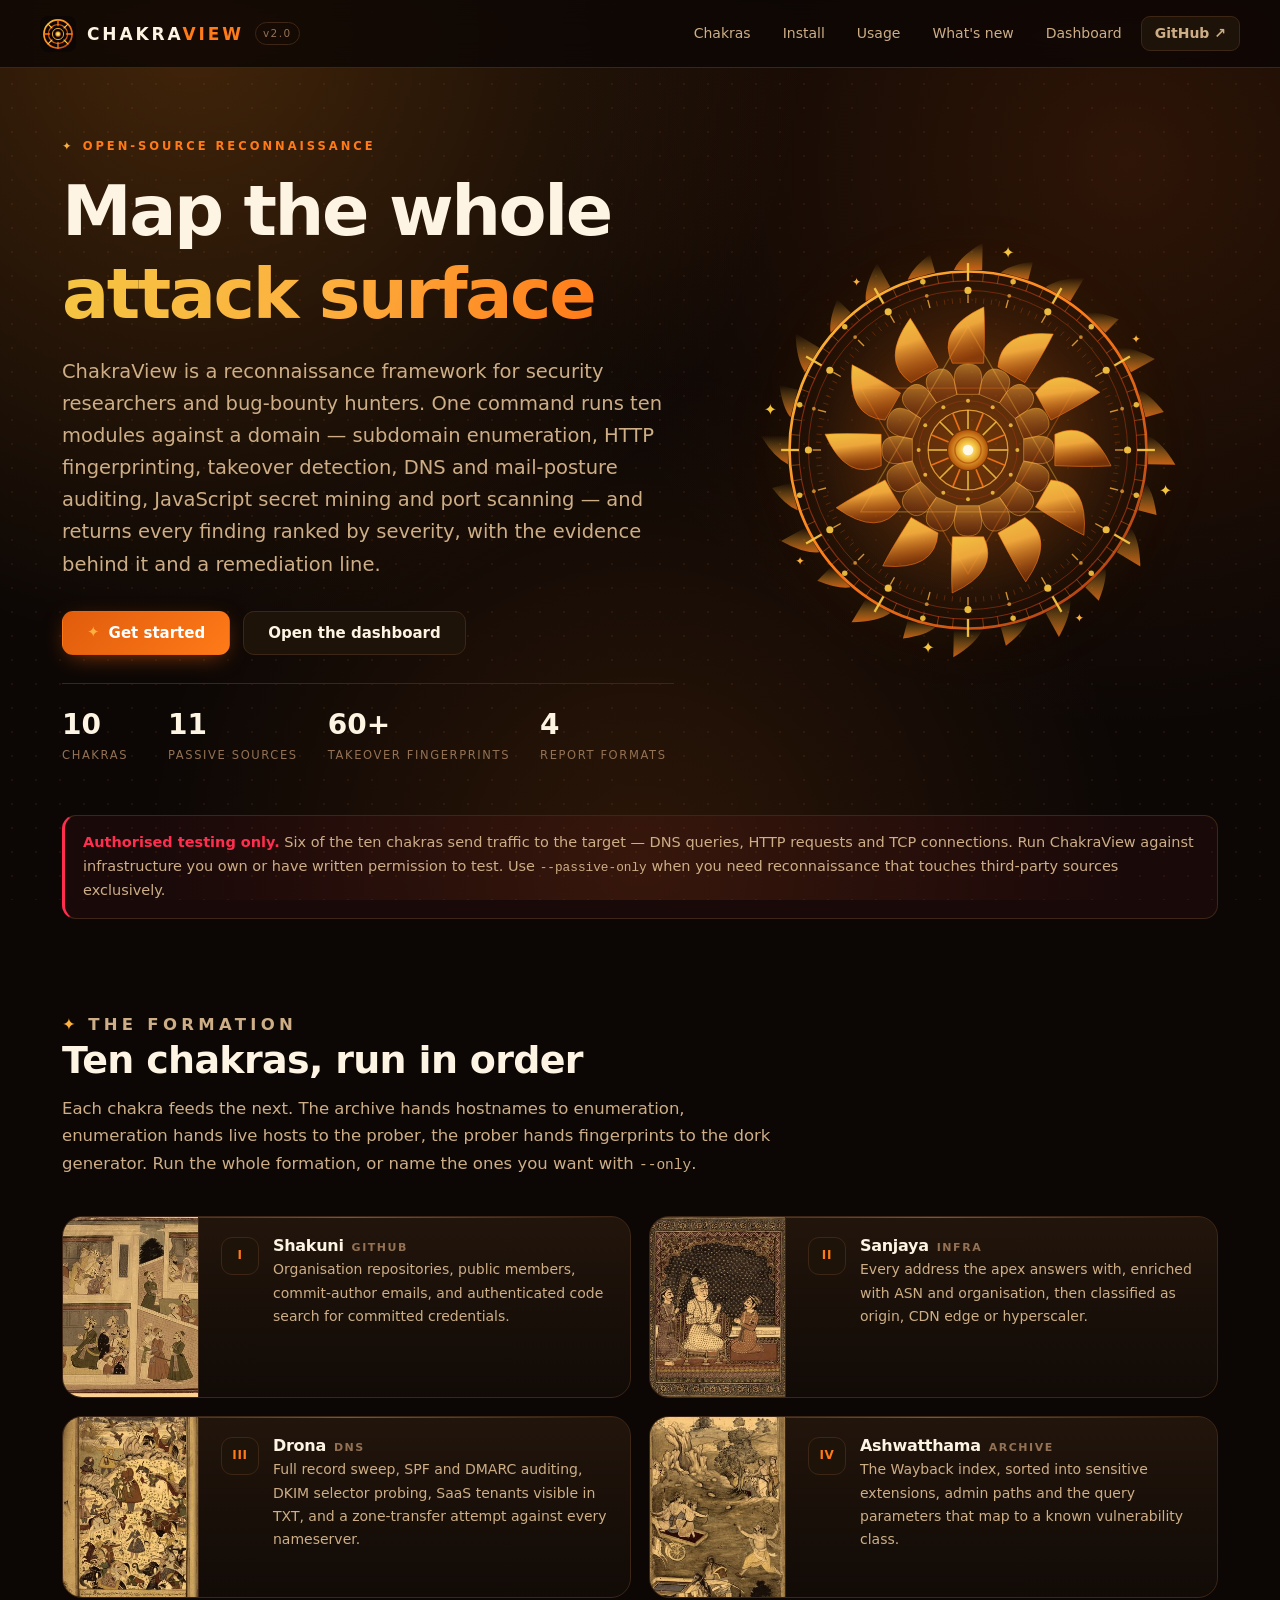
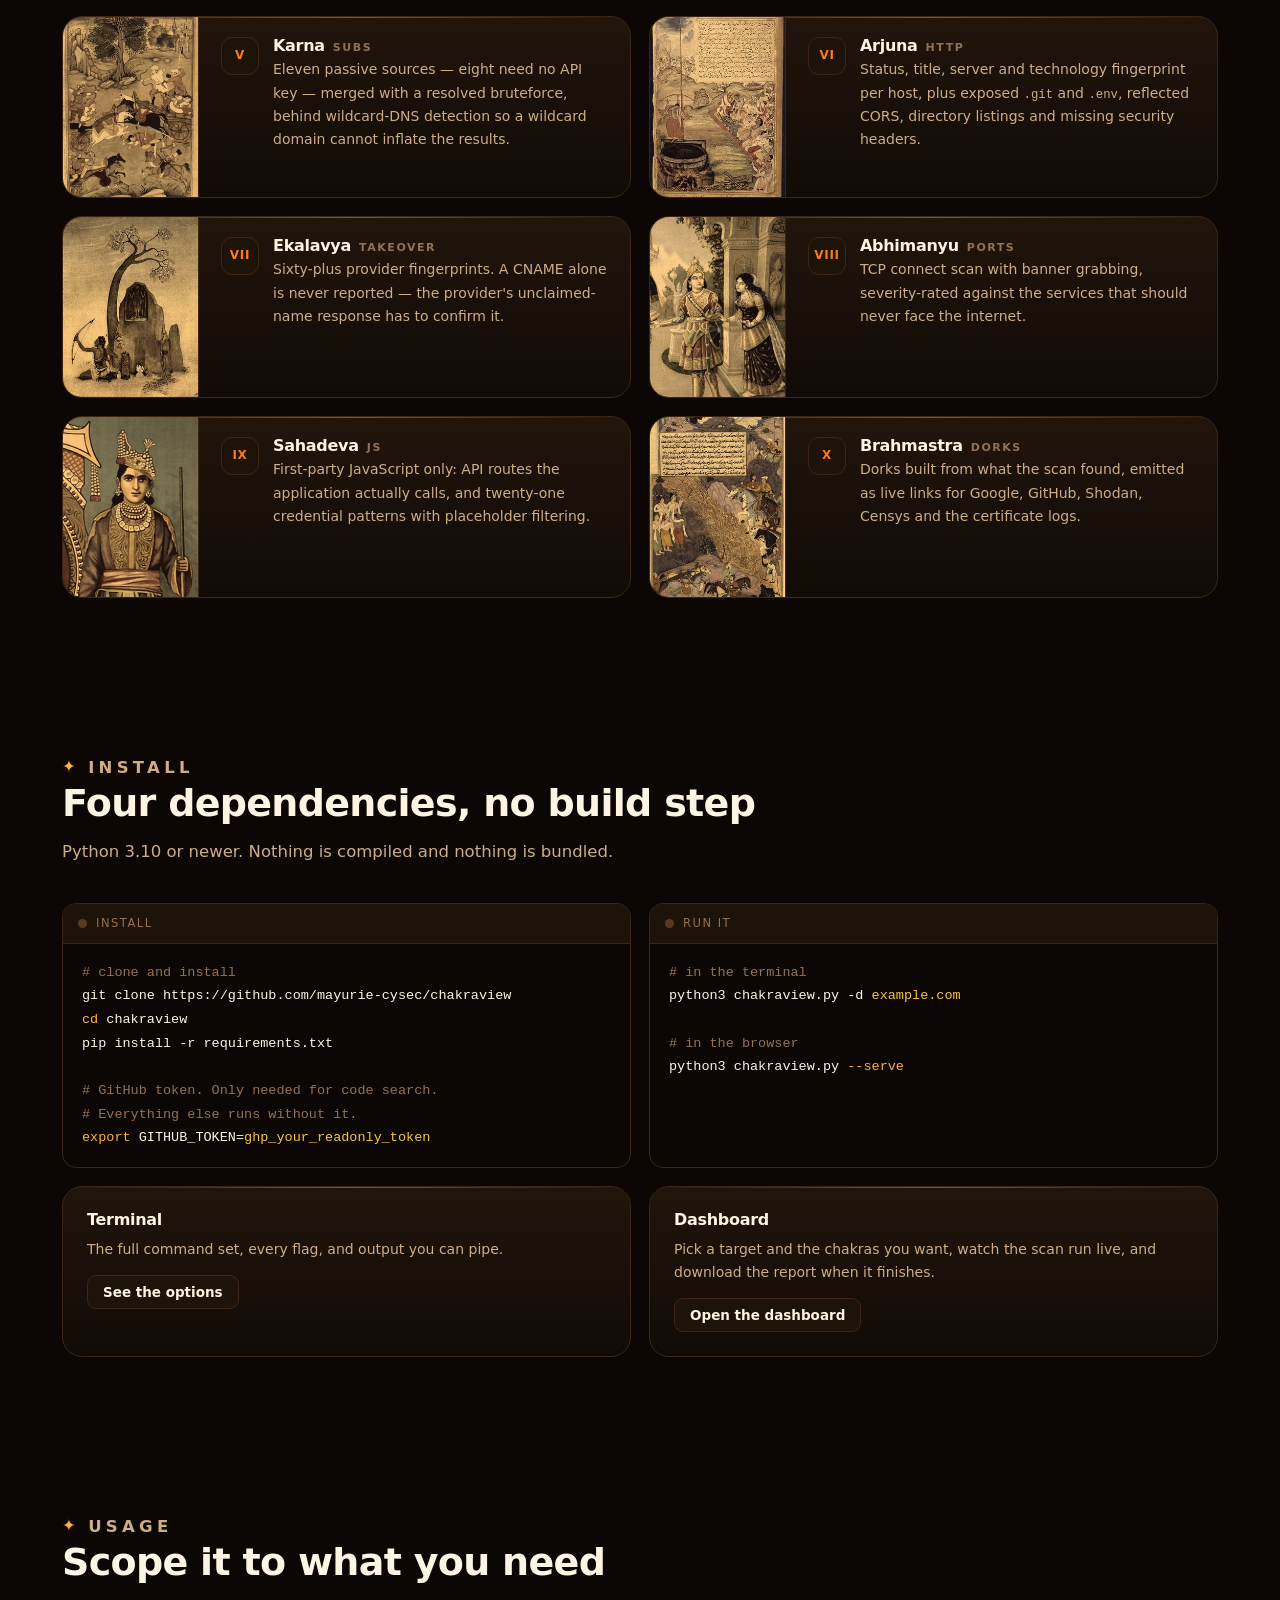
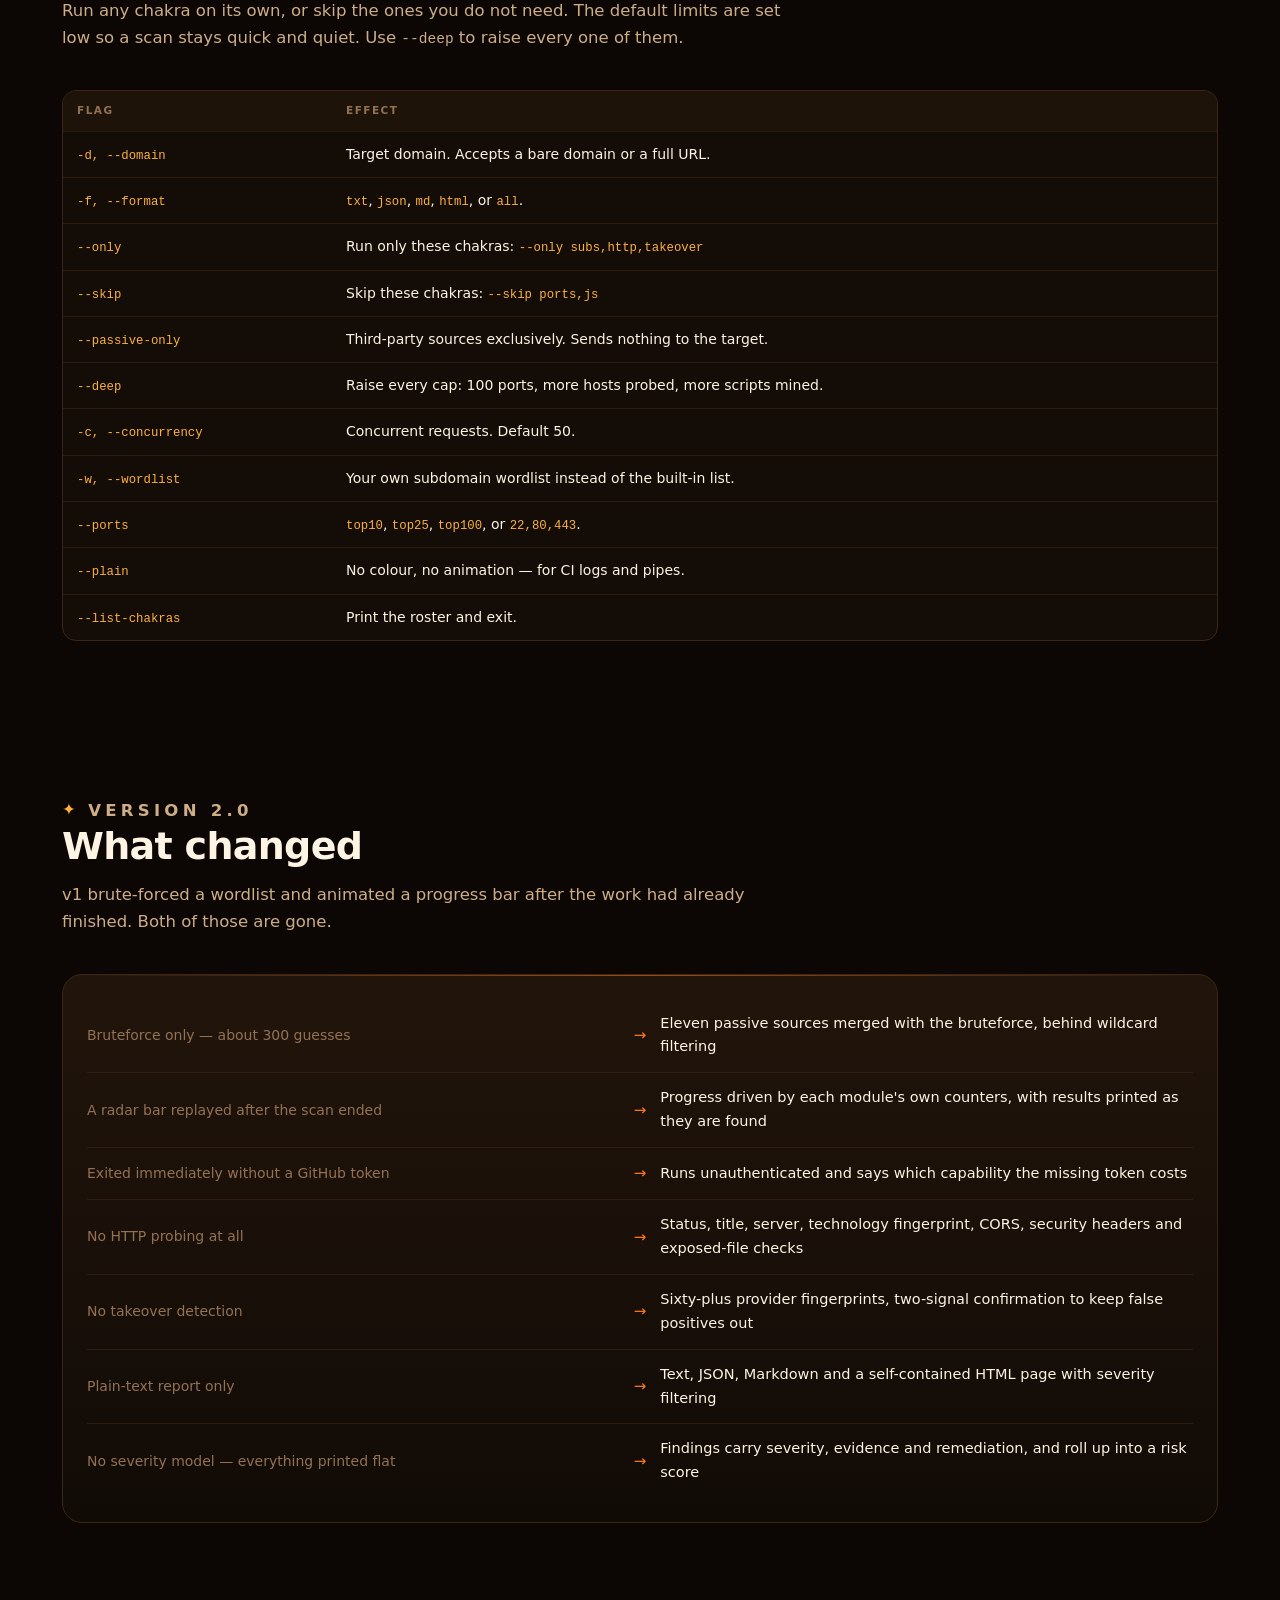
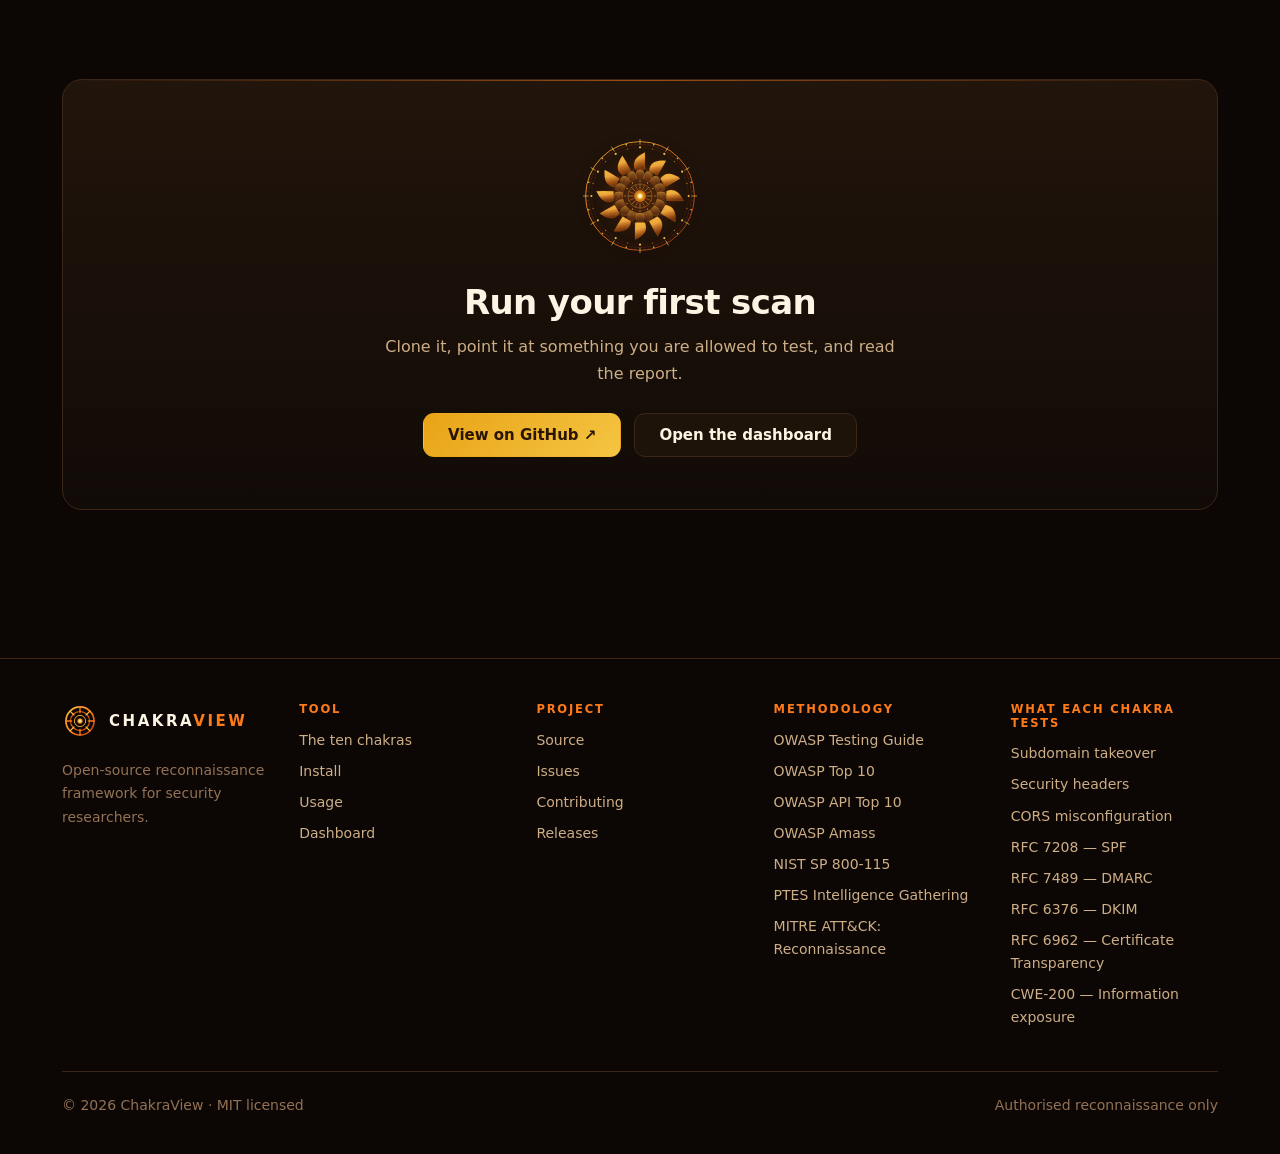
==== commit 512d7185: "Clarify the token, balance CLI and GUI, expand references Six changes to the landing page, plus a fa" ====
--- a/web/index.html
+++ b/web/index.html
@@ -80,7 +80,6 @@
   .chakra-body p{font-size:14px; color:var(--muted); margin:0}
   .grid-art{grid-template-columns:repeat(auto-fit,minmax(412px,1fr))}
   @media (max-width:460px){.grid-art{grid-template-columns:1fr}}
-  .art-credit{margin:22px 0 0; font-size:13px; color:var(--faint); max-width:70ch}
 
   /* ── Code blocks ── */
   .code{background:var(--void); border:1px solid var(--border);
@@ -309,13 +308,6 @@
         </article>
       </div>
 
-      <p class="art-credit">
-        Plates are public-domain works from Wikimedia Commons — Razmnama folios
-        (Mughal, 1598–1620), Pahari painting, and early-twentieth-century book
-        illustration. Full attribution in
-        <a href="https://github.com/mayurie-cysec/chakraview/blob/main/CREDITS.md"
-           target="_blank" rel="noopener noreferrer">CREDITS.md</a>.
-      </p>
     </div>
   </section>
 
@@ -335,22 +327,35 @@
 <span class="f">cd</span> chakraview
 pip install -r requirements.txt
 
-<span class="c"># unlock GitHub code search (optional, recommended)</span>
+<span class="c"># GitHub token. Only needed for code search.</span>
+<span class="c"># Everything else runs without it.</span>
 <span class="f">export</span> GITHUB_TOKEN=<span class="p">ghp_your_readonly_token</span></pre>
         </div>
         <div class="code reveal">
-          <div class="code-head"><span class="dot"></span> First scan</div>
-<pre><span class="c"># the whole formation</span>
+          <div class="code-head"><span class="dot"></span> Run it</div>
+<pre><span class="c"># in the terminal</span>
 python3 chakraview.py -d <span class="p">example.com</span>
 
-<span class="c"># every report format</span>
-python3 chakraview.py -d <span class="p">example.com</span> <span class="f">-f</span> all
-
-<span class="c"># no traffic to the target</span>
-python3 chakraview.py -d <span class="p">example.com</span> <span class="f">--passive-only</span>
-
-<span class="c"># the web dashboard</span>
+<span class="c"># in the browser</span>
 python3 chakraview.py <span class="f">--serve</span></pre>
+        </div>
+      </div>
+
+      <div class="grid grid-2" style="margin-top:18px">
+        <div class="card reveal">
+          <h3 style="font-size:16px;margin:0 0 8px">Terminal</h3>
+          <p style="font-size:14px;color:var(--muted);margin:0 0 14px">
+            The full command set, every flag, and output you can pipe.
+          </p>
+          <a class="btn btn-ghost btn-sm" href="#usage">See the options</a>
+        </div>
+        <div class="card reveal">
+          <h3 style="font-size:16px;margin:0 0 8px">Dashboard</h3>
+          <p style="font-size:14px;color:var(--muted);margin:0 0 14px">
+            Pick a target and the chakras you want, watch the scan run live,
+            and download the report when it finishes.
+          </p>
+          <a class="btn btn-ghost btn-sm" href="dashboard.html">Open the dashboard</a>
         </div>
       </div>
     </div>
@@ -363,8 +368,9 @@
         <p class="eyebrow"><span class="spark">✦</span> Usage</p>
         <h2>Scope it to what you need</h2>
         <p>
-          Every chakra can be run alone or skipped. Limits are deliberately
-          conservative by default — <code>--deep</code> raises all of them.
+          Run any chakra on its own, or skip the ones you do not need.
+          The default limits are set low so a scan stays quick and quiet.
+          Use <code>--deep</code> to raise every one of them.
         </p>
       </div>
       <div class="scroll reveal">
@@ -486,7 +492,7 @@
           <span class="brand-text" style="font-size:15px">CHAKRA<span>VIEW</span></span>
         </a>
         <p style="margin-top:13px; max-width:30ch">
-          Strategic reconnaissance formation for security researchers.
+          Open-source reconnaissance framework for security researchers.
         </p>
       </div>
       <div>
@@ -512,21 +518,49 @@
         </ul>
       </div>
       <div>
-        <h3>Reference</h3>
+        <h3>Methodology</h3>
         <ul>
           <li><a href="https://owasp.org/www-project-web-security-testing-guide/"
-                 target="_blank" rel="noopener noreferrer">OWASP WSTG</a></li>
+                 target="_blank" rel="noopener noreferrer">OWASP Testing Guide</a></li>
+          <li><a href="https://owasp.org/www-project-top-ten/"
+                 target="_blank" rel="noopener noreferrer">OWASP Top 10</a></li>
+          <li><a href="https://owasp.org/API-Security/editions/2023/en/0x11-t10/"
+                 target="_blank" rel="noopener noreferrer">OWASP API Top 10</a></li>
+          <li><a href="https://owasp.org/www-project-amass/"
+                 target="_blank" rel="noopener noreferrer">OWASP Amass</a></li>
+          <li><a href="https://csrc.nist.gov/pubs/sp/800/115/final"
+                 target="_blank" rel="noopener noreferrer">NIST SP 800-115</a></li>
+          <li><a href="http://www.pentest-standard.org/index.php/Intelligence_Gathering"
+                 target="_blank" rel="noopener noreferrer">PTES Intelligence Gathering</a></li>
+          <li><a href="https://attack.mitre.org/tactics/TA0043/"
+                 target="_blank" rel="noopener noreferrer">MITRE ATT&amp;CK: Reconnaissance</a></li>
+        </ul>
+      </div>
+      <div>
+        <h3>What each chakra tests</h3>
+        <ul>
           <li><a href="https://github.com/EdOverflow/can-i-take-over-xyz"
-                 target="_blank" rel="noopener noreferrer">can-i-take-over-xyz</a></li>
+                 target="_blank" rel="noopener noreferrer">Subdomain takeover</a></li>
           <li><a href="https://owasp.org/www-project-secure-headers/"
-                 target="_blank" rel="noopener noreferrer">OWASP Secure Headers</a></li>
+                 target="_blank" rel="noopener noreferrer">Security headers</a></li>
+          <li><a href="https://portswigger.net/web-security/cors"
+                 target="_blank" rel="noopener noreferrer">CORS misconfiguration</a></li>
+          <li><a href="https://www.rfc-editor.org/rfc/rfc7208"
+                 target="_blank" rel="noopener noreferrer">RFC 7208 — SPF</a></li>
+          <li><a href="https://www.rfc-editor.org/rfc/rfc7489"
+                 target="_blank" rel="noopener noreferrer">RFC 7489 — DMARC</a></li>
+          <li><a href="https://www.rfc-editor.org/rfc/rfc6376"
+                 target="_blank" rel="noopener noreferrer">RFC 6376 — DKIM</a></li>
+          <li><a href="https://www.rfc-editor.org/rfc/rfc6962"
+                 target="_blank" rel="noopener noreferrer">RFC 6962 — Certificate Transparency</a></li>
+          <li><a href="https://cwe.mitre.org/data/definitions/200.html"
+                 target="_blank" rel="noopener noreferrer">CWE-200 — Information exposure</a></li>
         </ul>
       </div>
     </div>
     <div class="foot-bottom">
       <!-- item 8: the year is written by script, so it never goes stale -->
       <span>© <span data-year>2026</span> ChakraView · MIT licensed</span>
-      <a href="#main">Back to top</a>
       <span class="right">Authorised reconnaissance only</span>
     </div>
   </div>
